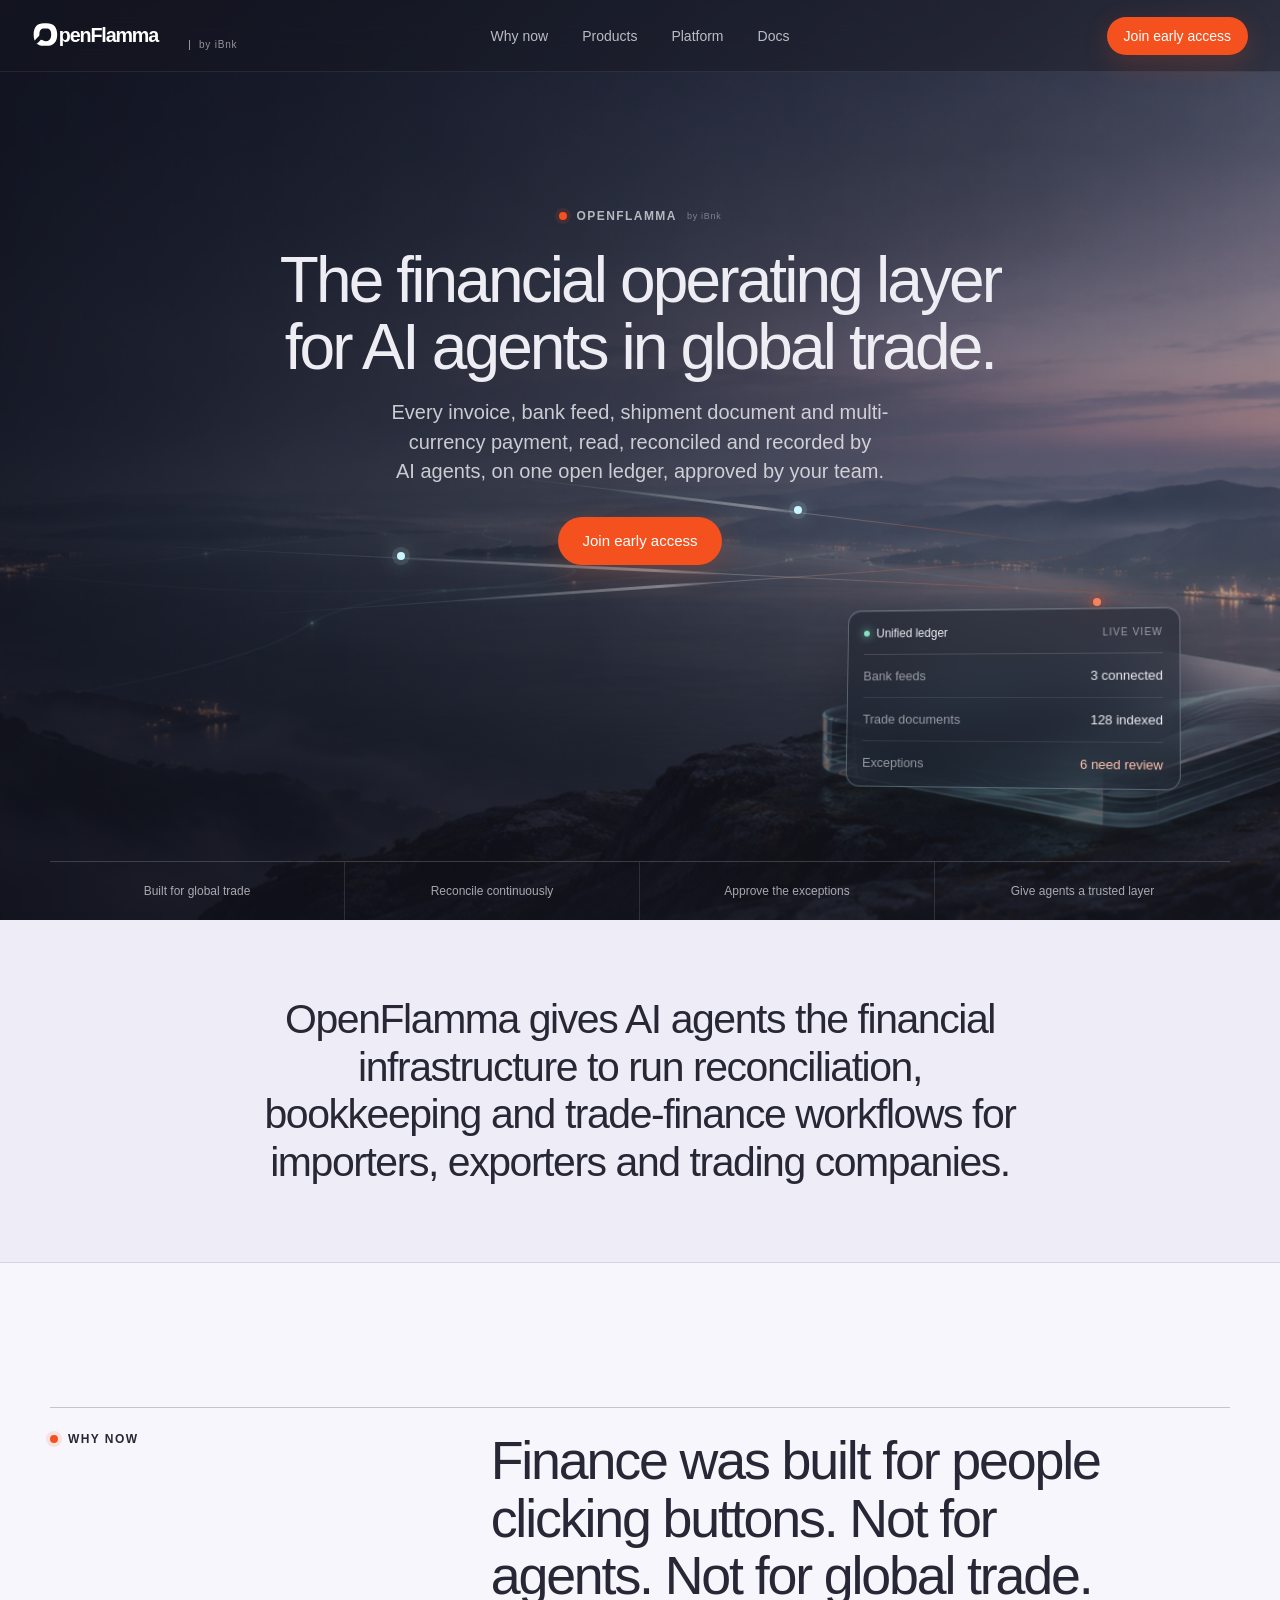
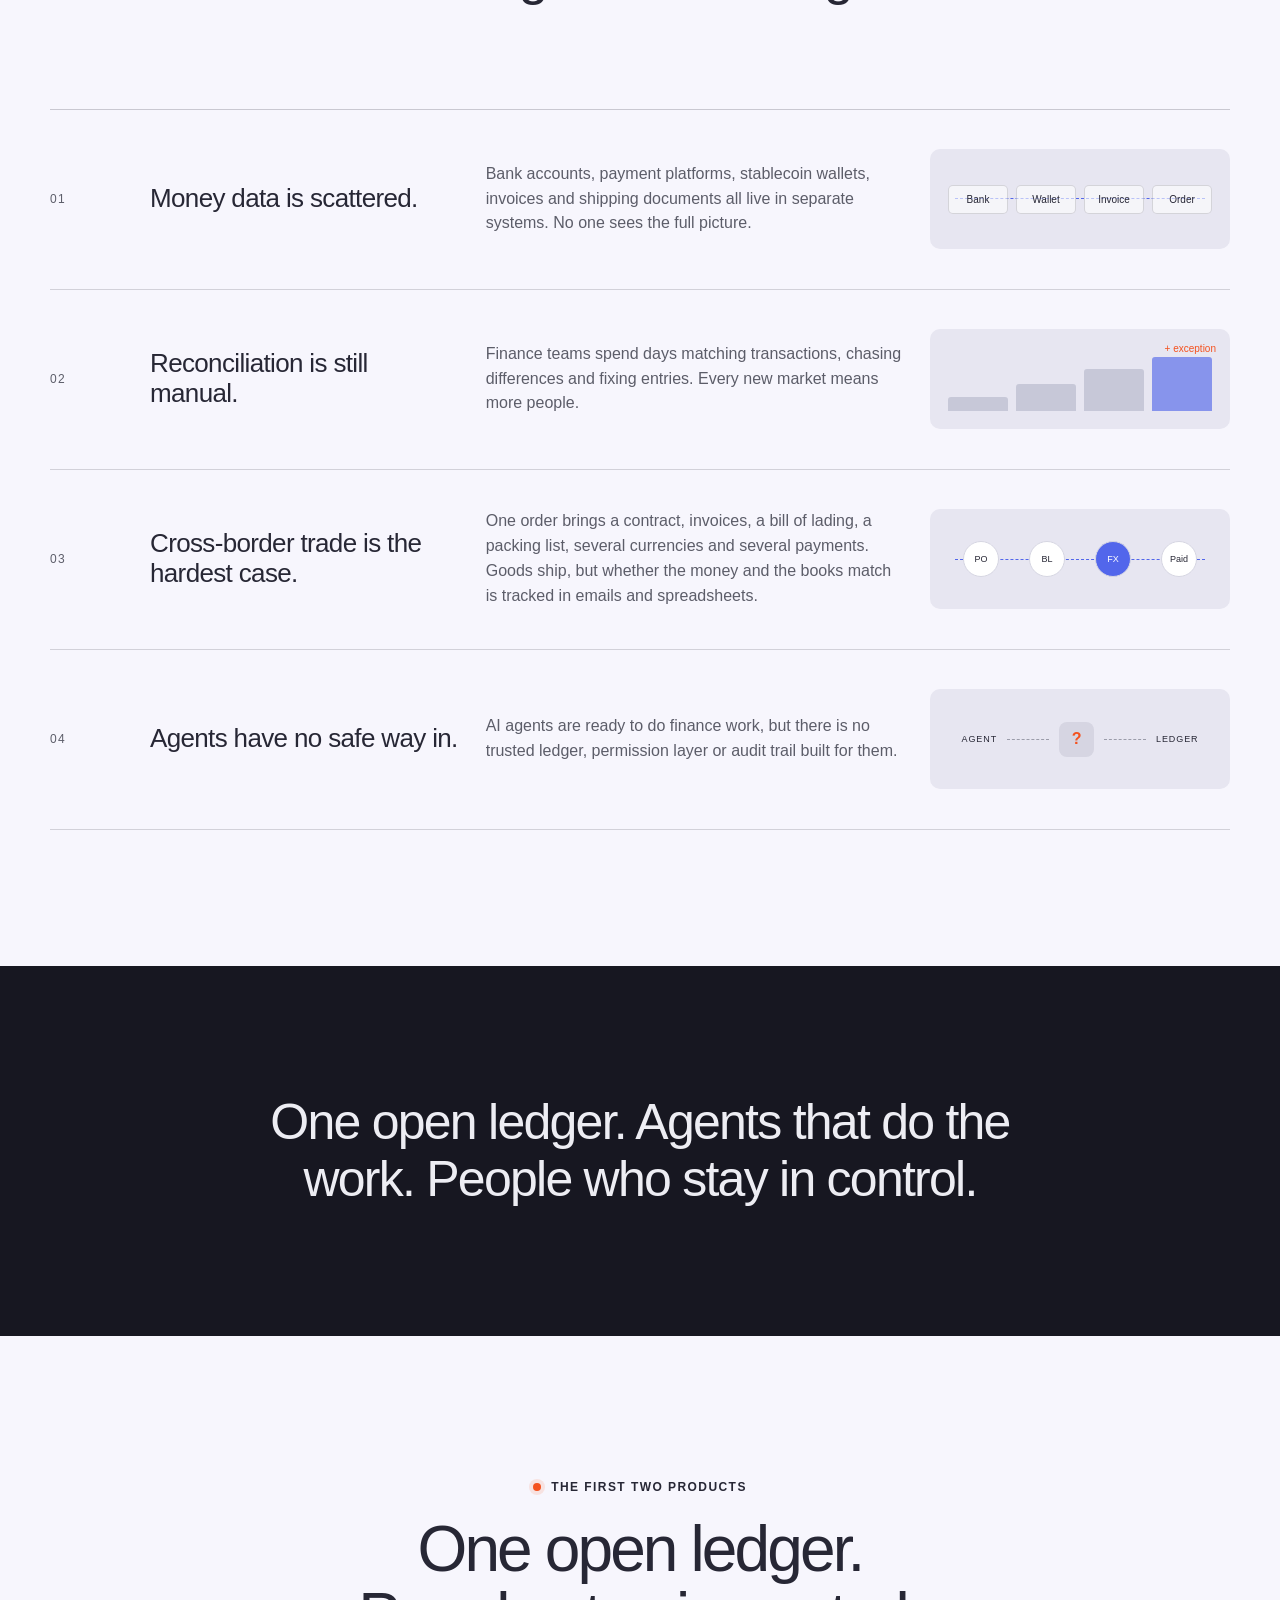
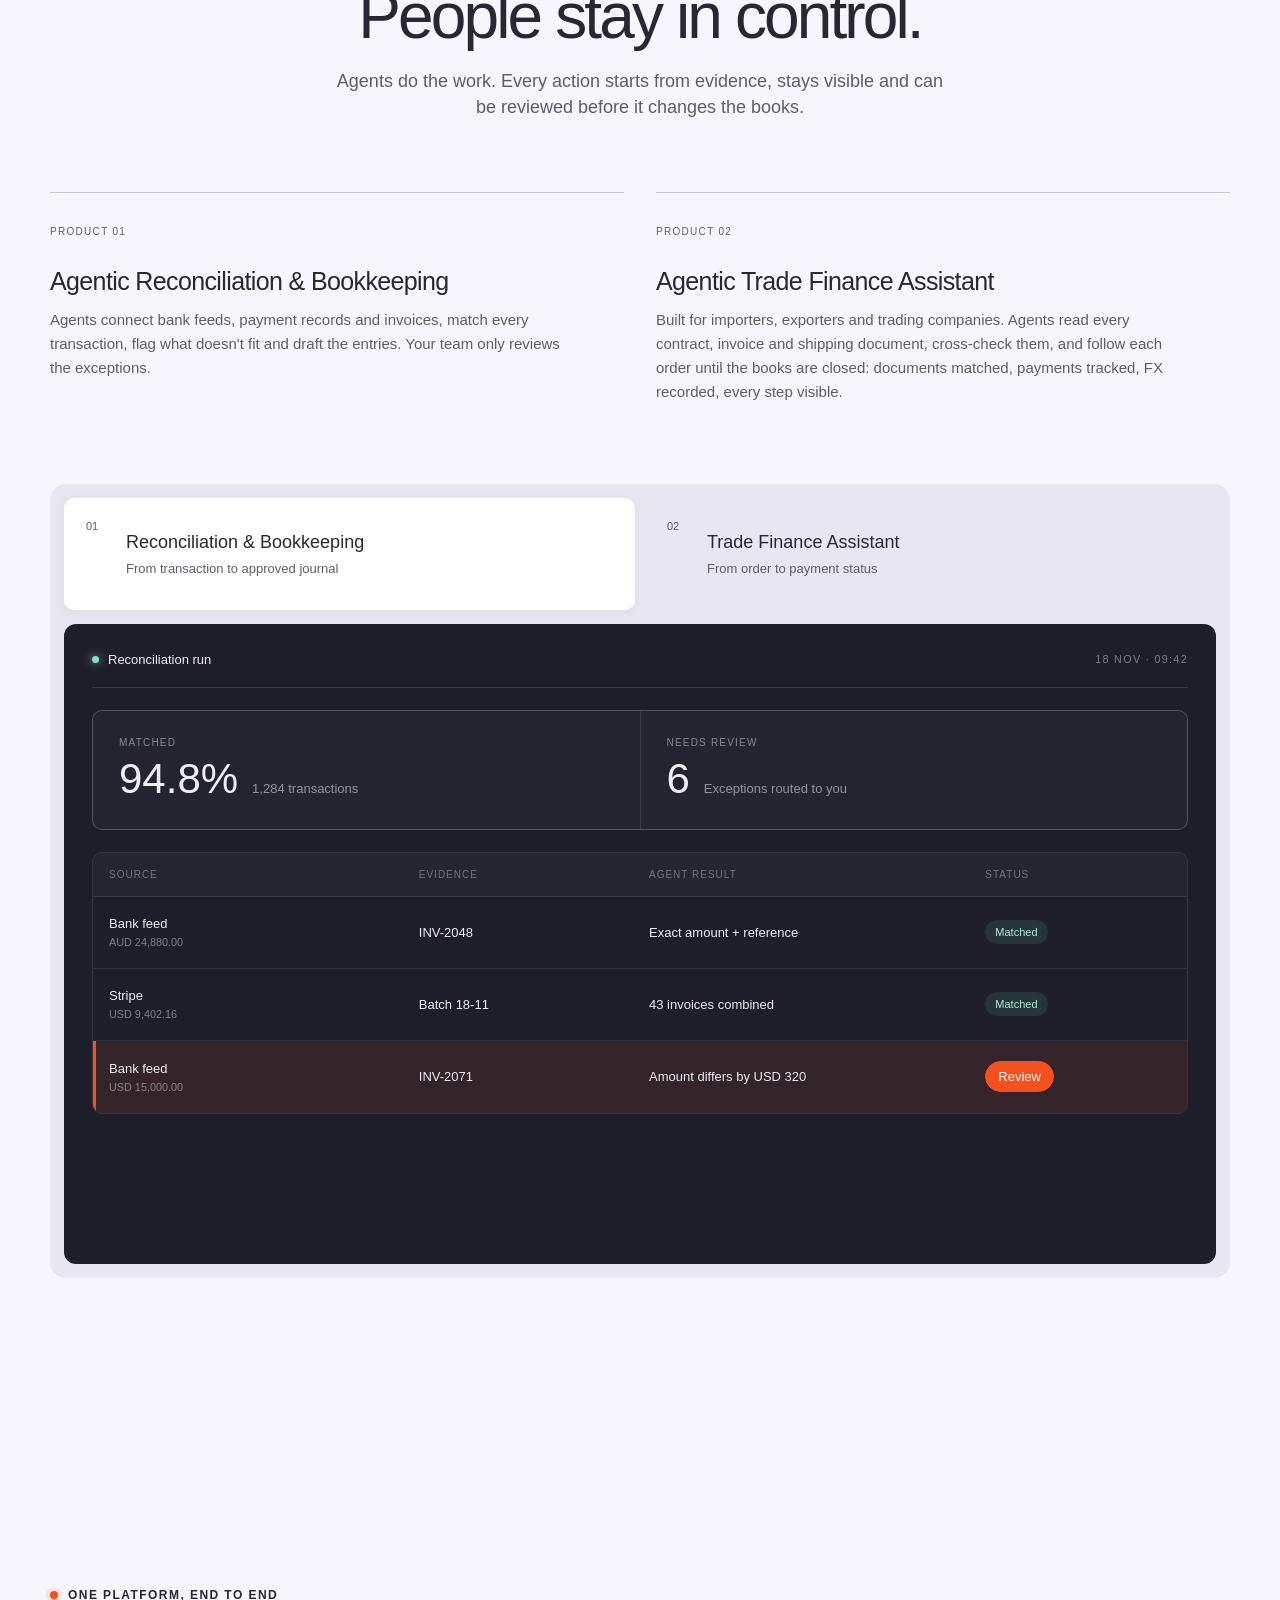
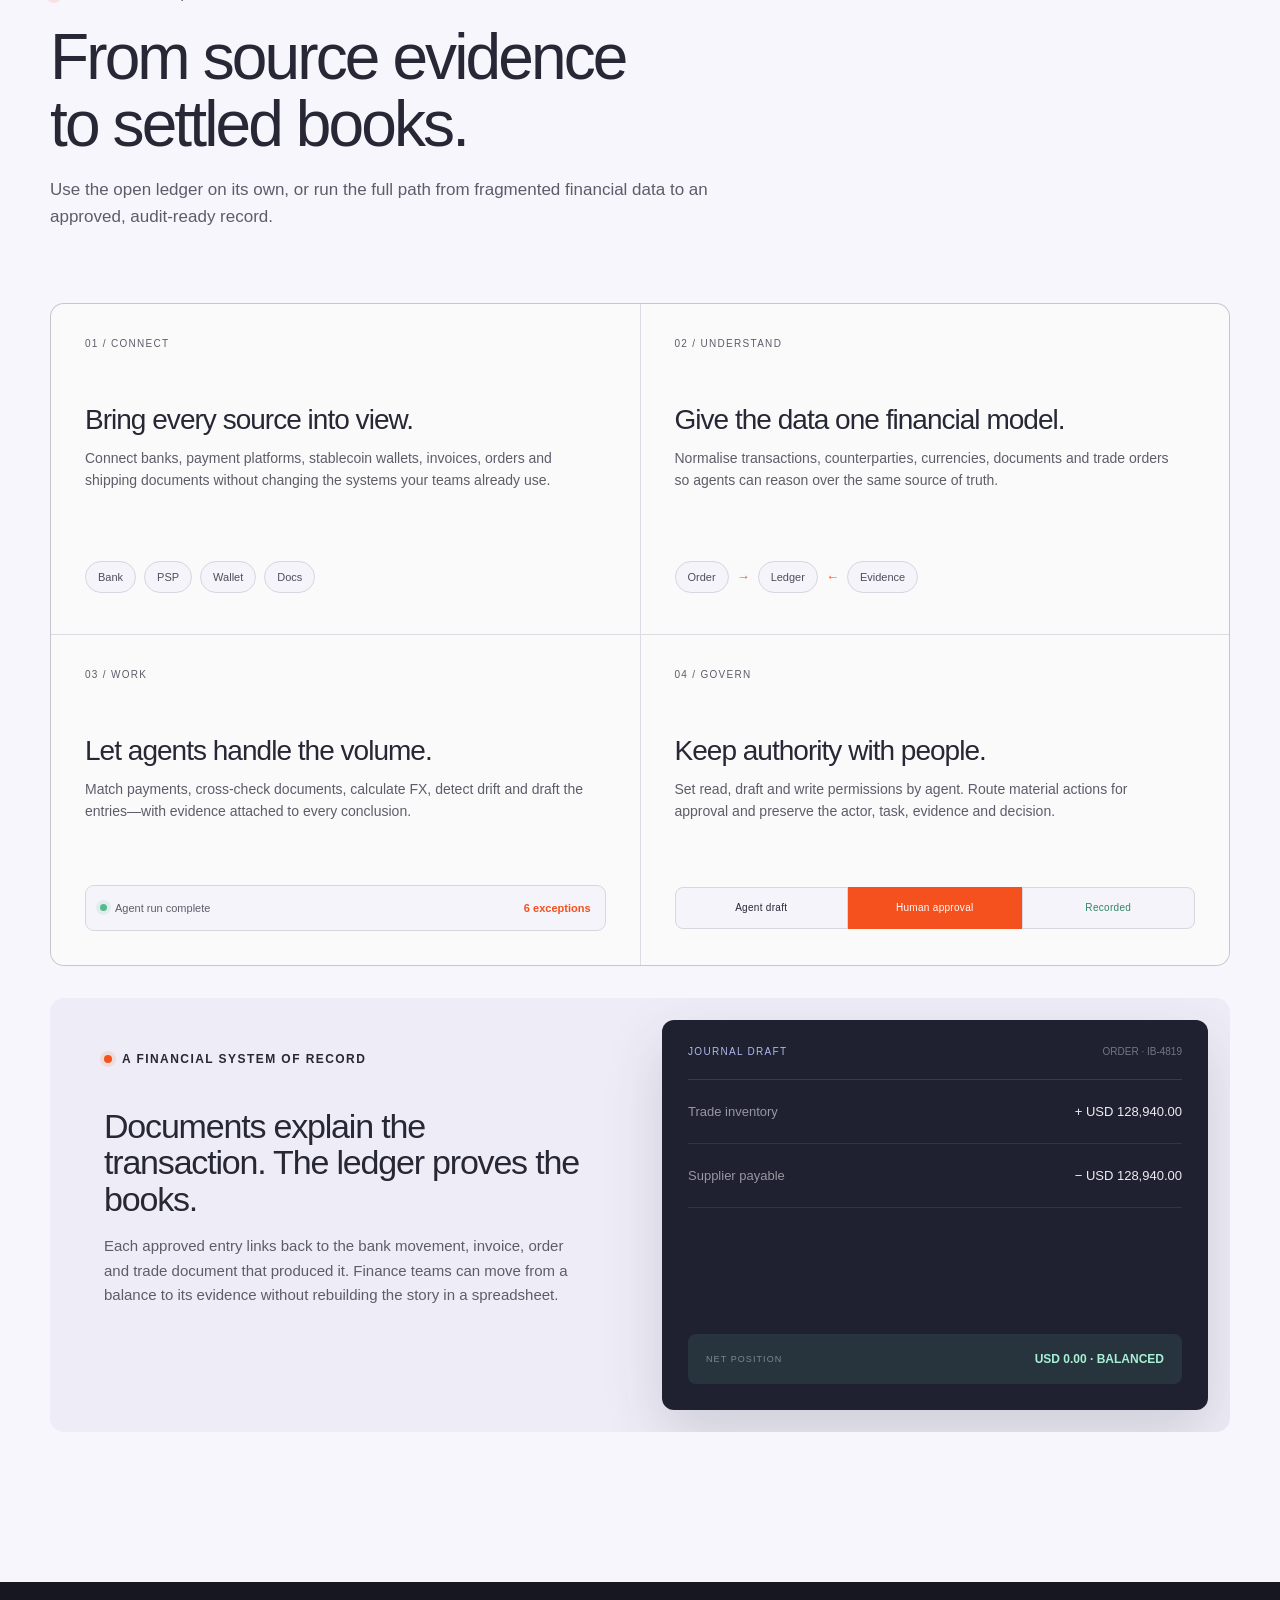
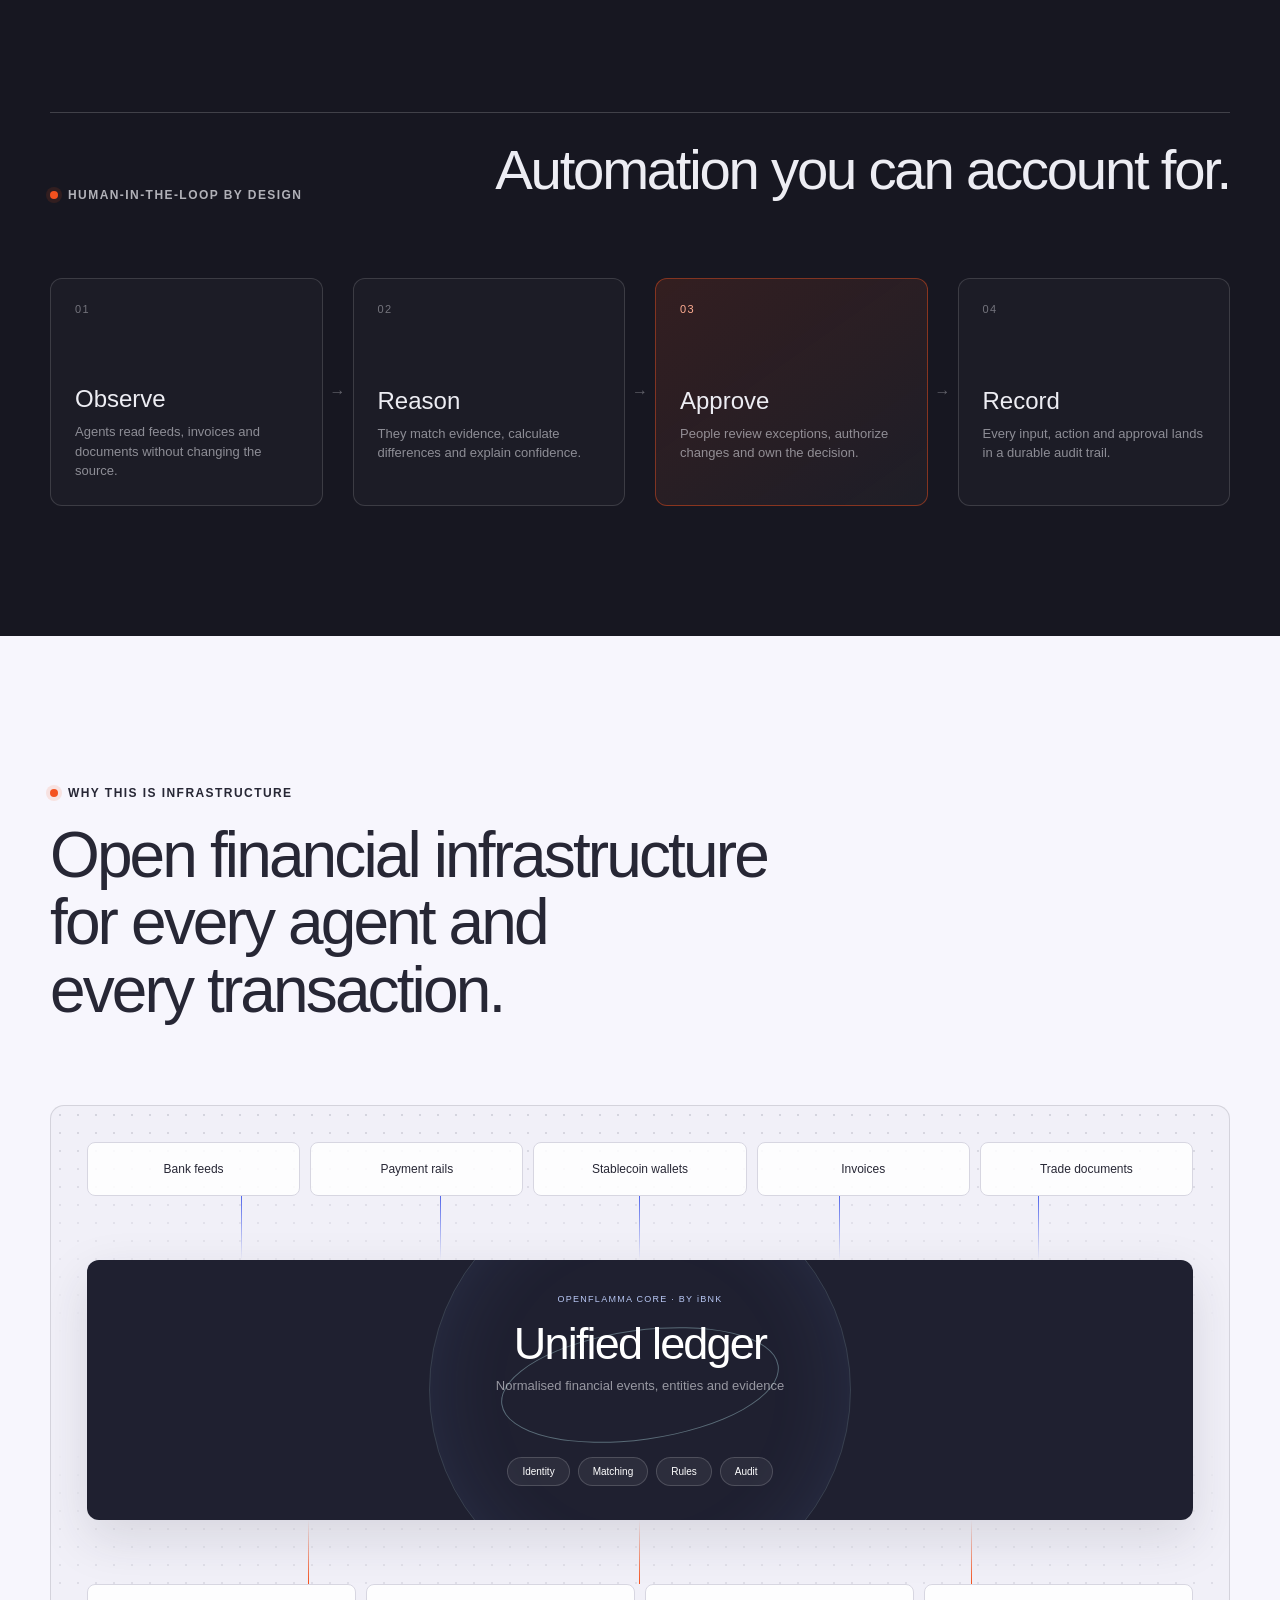
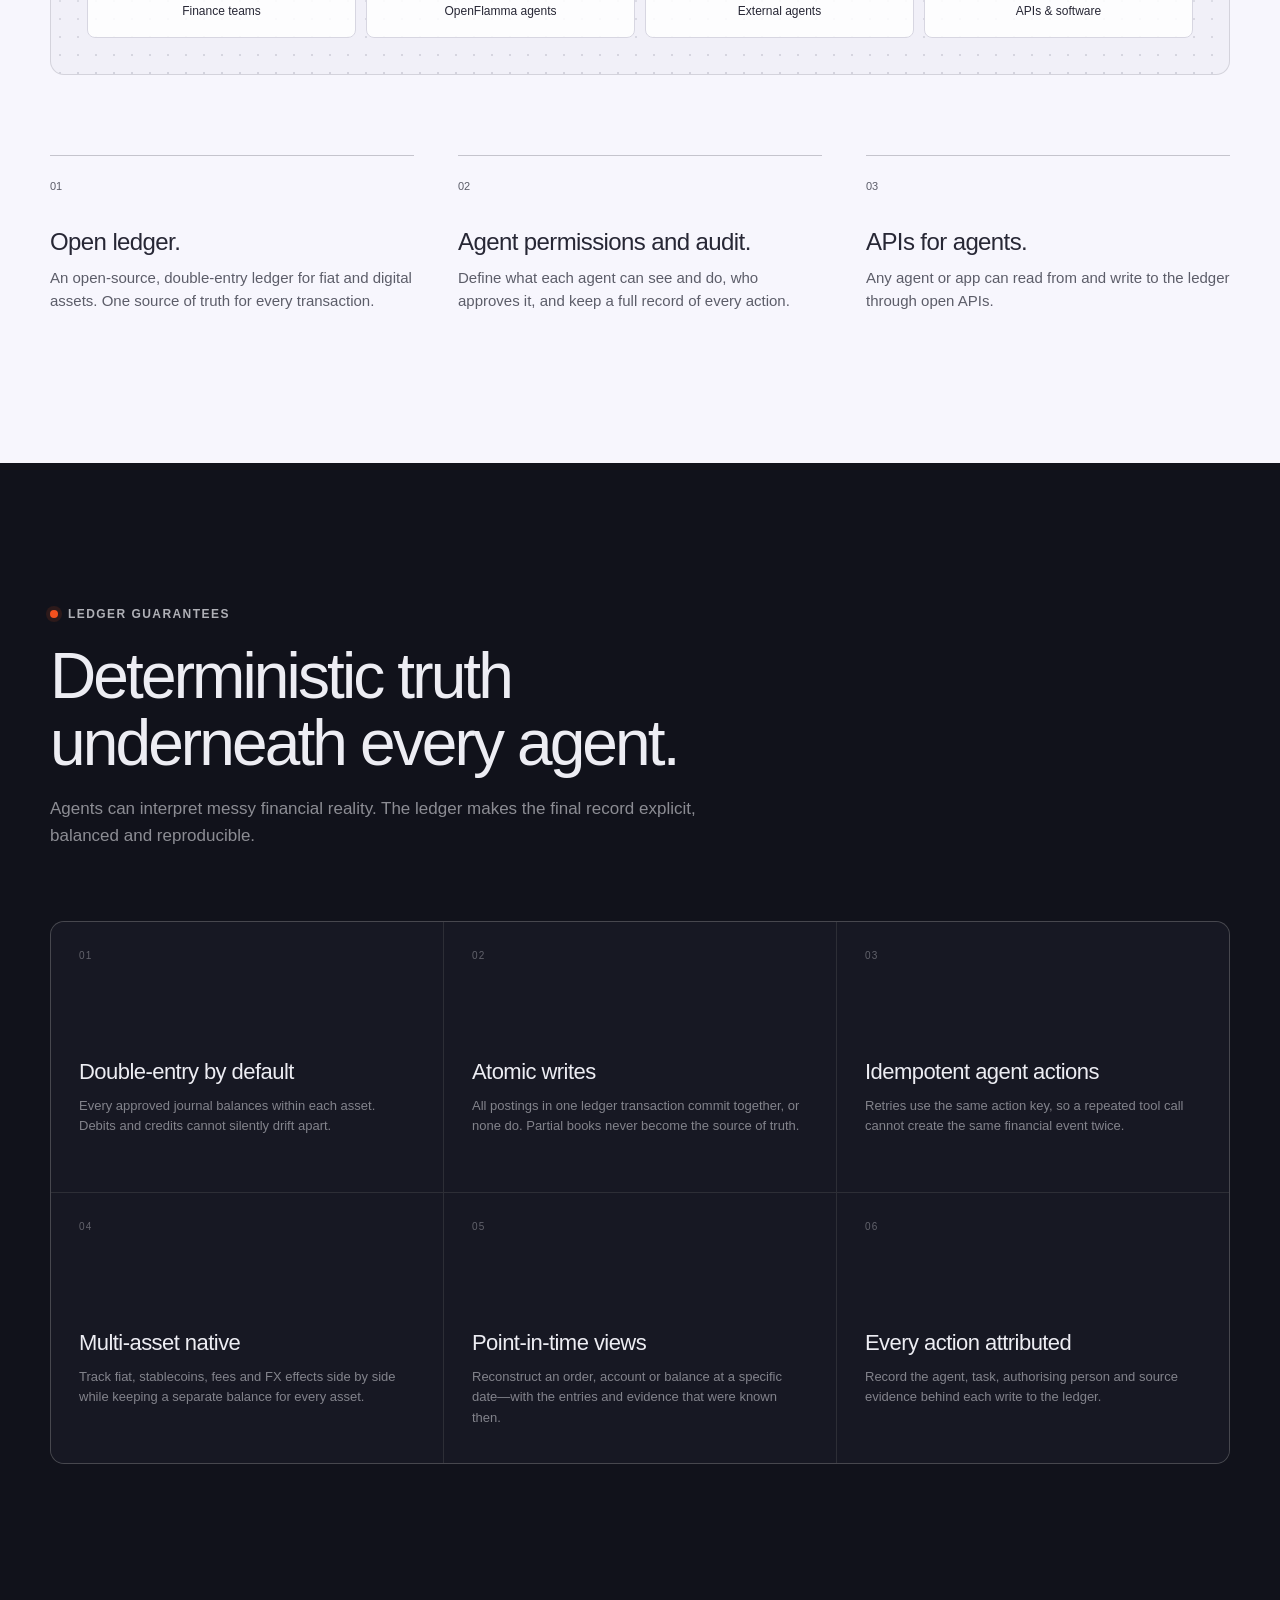
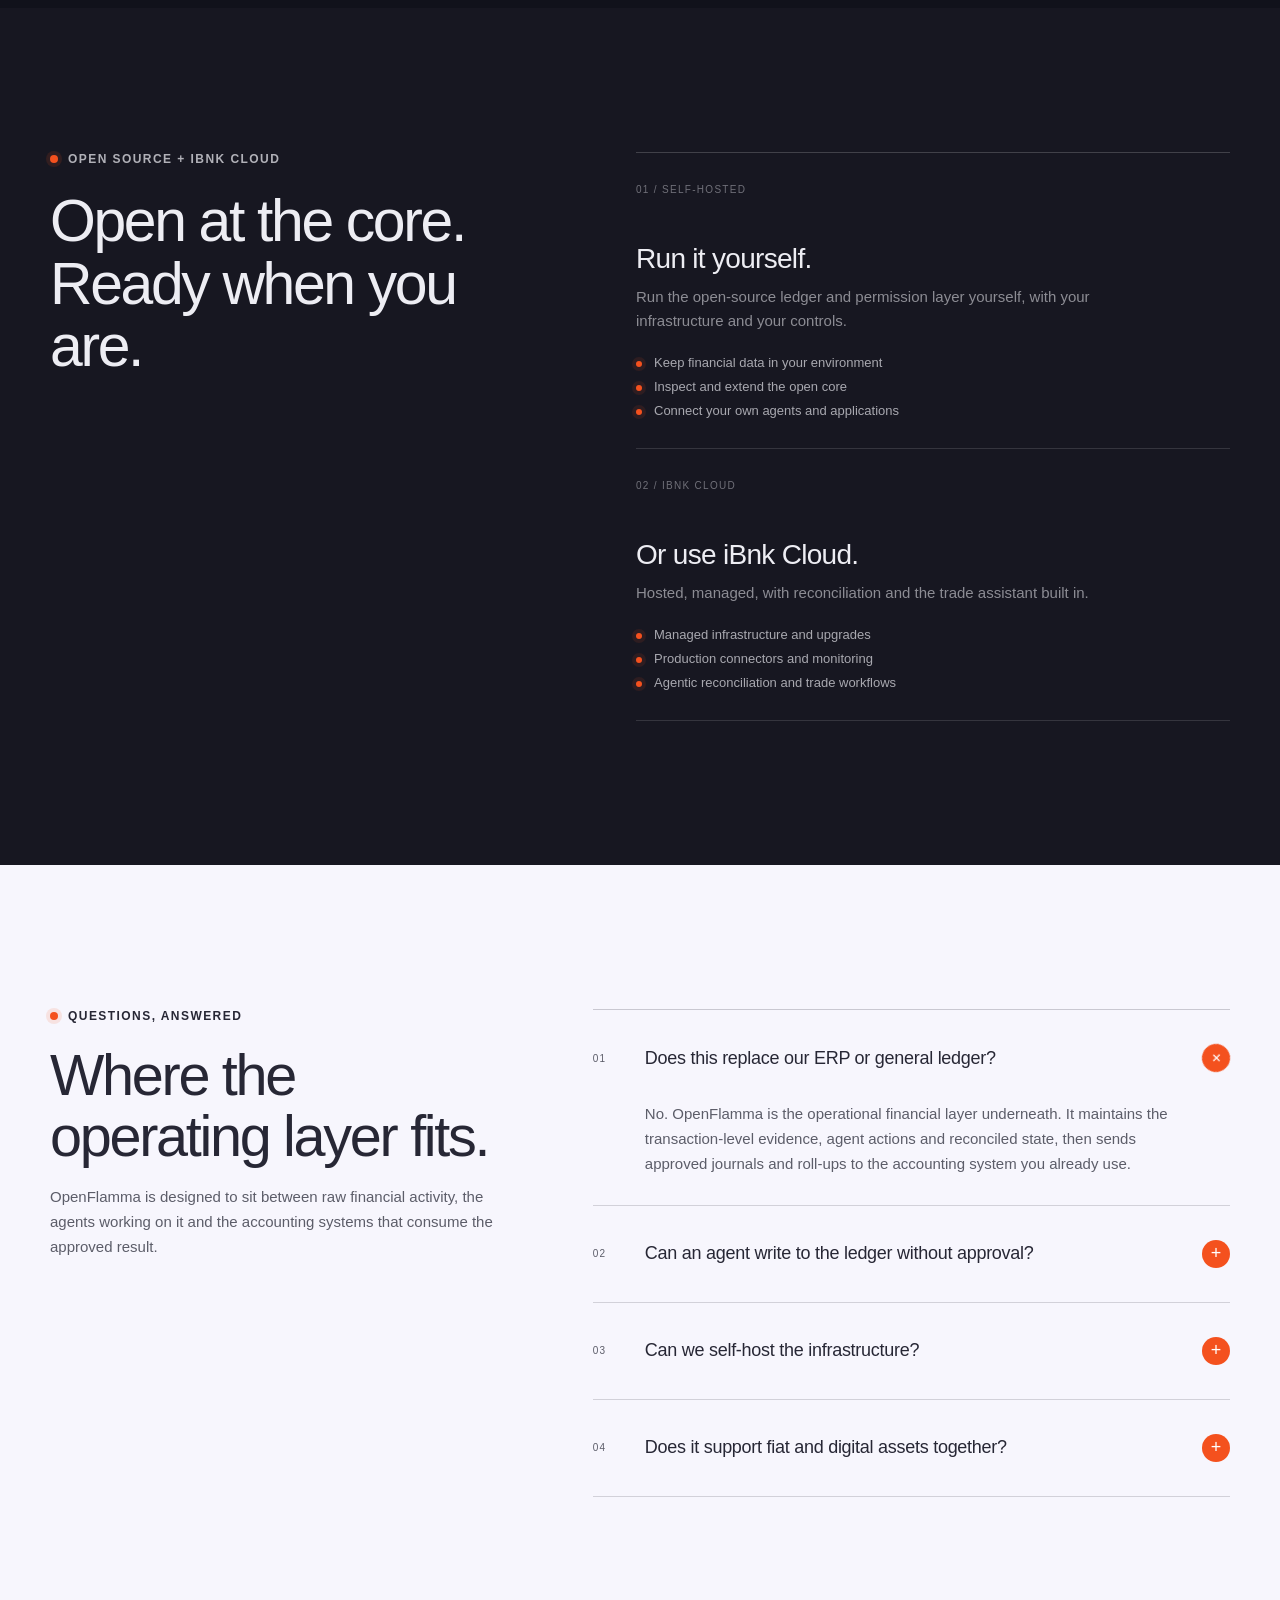
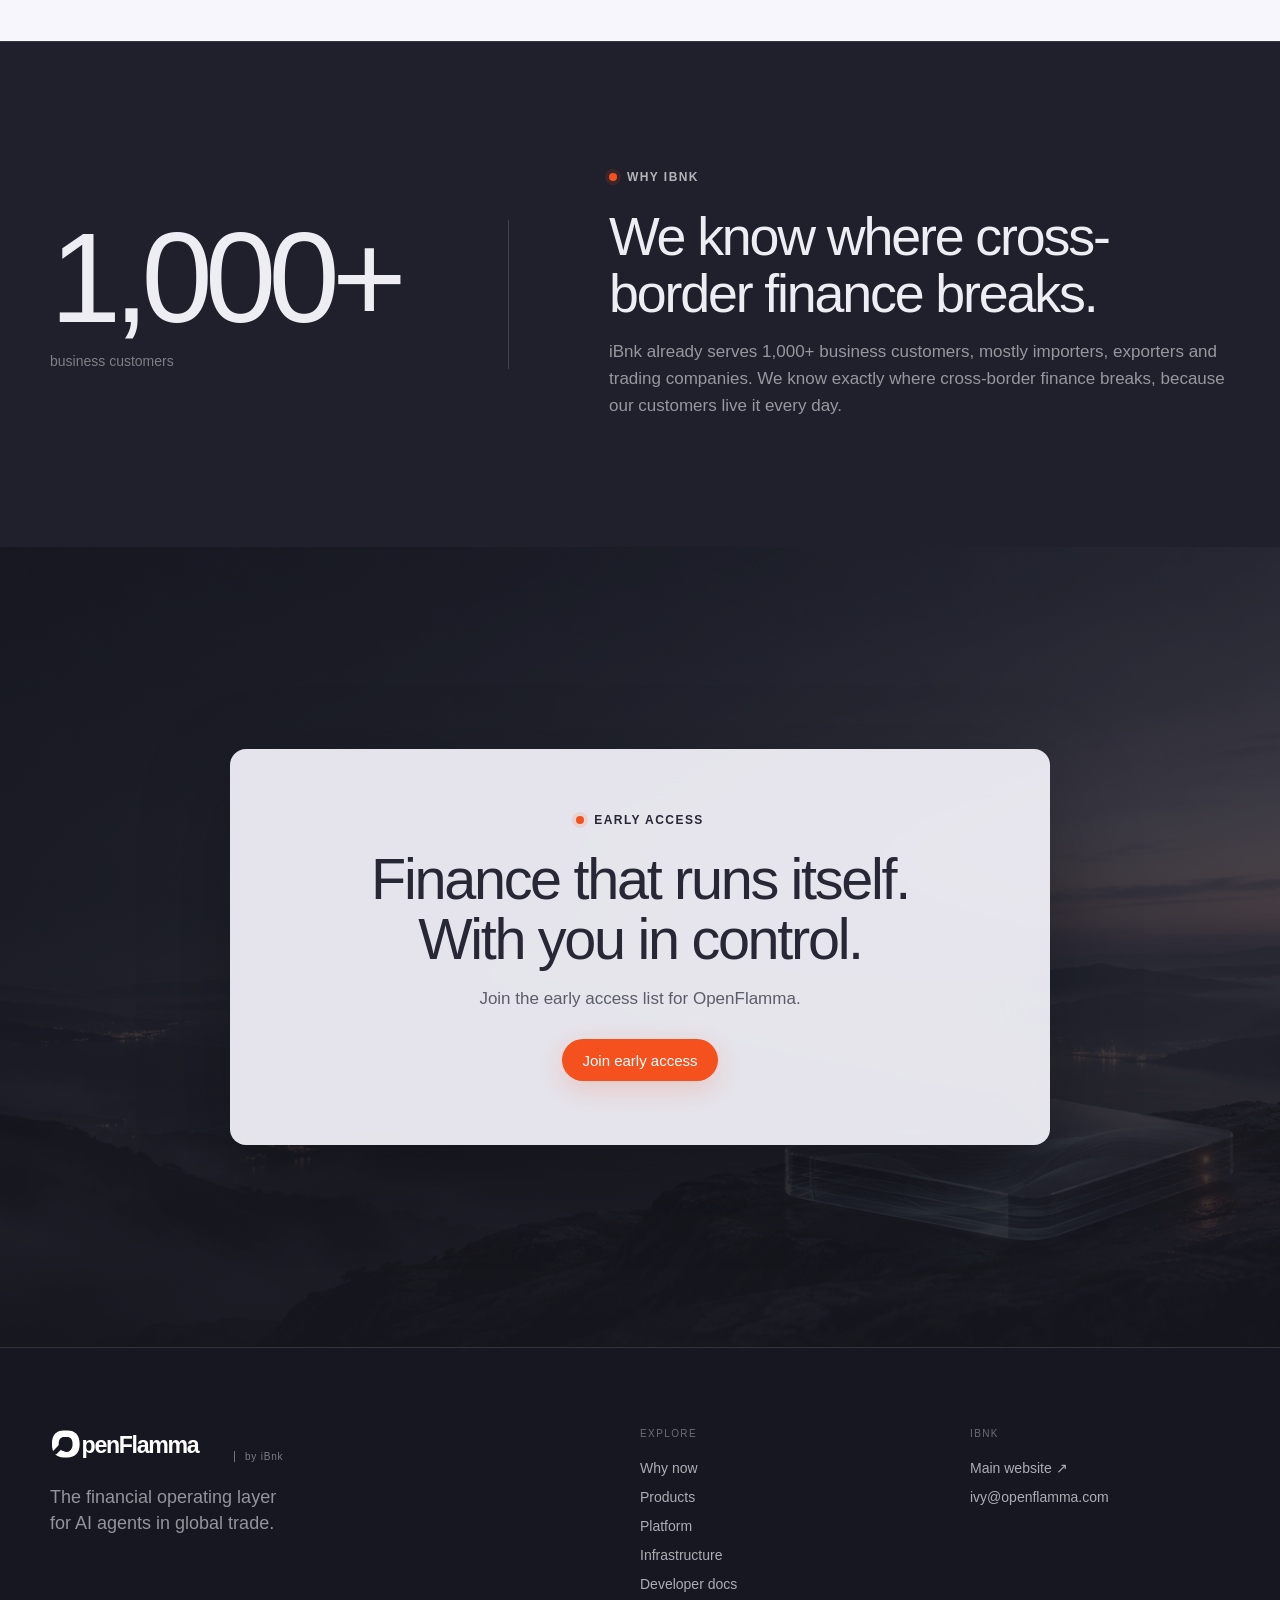
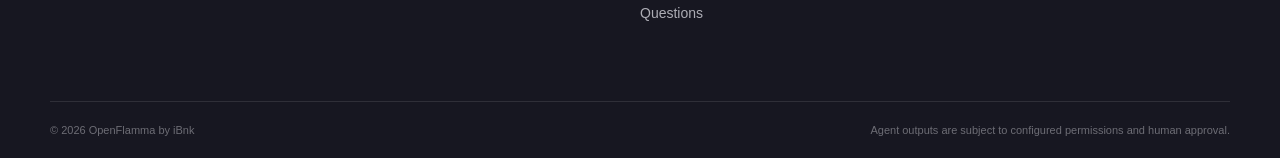
==== index.html @ df3620f3 "Add files via upload" ====
<!doctype html>
<html lang="en">
<head>
  <meta charset="utf-8" />
  <meta name="viewport" content="width=device-width, initial-scale=1" />
  <meta name="description" content="OpenFlamma by iBnk is the financial operating layer for AI agents in global trade—turning invoices, bank feeds and trade documents into books, reconciliations and decisions." />
  <meta name="theme-color" content="#171721" />
  <title>OpenFlamma by iBnk — The financial operating layer for AI agents in global trade</title>
  <link rel="icon" href="assets/openflamma-mark.svg" type="image/svg+xml" />
  <link rel="stylesheet" href="styles.css" />
</head>
<body>
  <a class="skip-link" href="#main">Skip to content</a>

  <header class="site-header" data-header>
    <a class="brand" href="#top" aria-label="OpenFlamma by iBnk home">
      <img src="assets/openflamma-logo-white.svg" alt="OpenFlamma" data-logo-white />
      <img src="assets/openflamma-logo-black.svg" alt="" data-logo-black />
      <span>by iBnk</span>
    </a>
    <nav id="site-nav" aria-label="Main navigation">
      <a href="#why">Why now</a>
      <a href="#products">Products</a>
      <a href="#platform">Platform</a>
      <a href="docs/">Docs</a>
    </nav>
    <div class="header-actions">
      <a class="button button-small button-blue" href="mailto:ivy@openflamma.com?subject=OpenFlamma%20early%20access">Join early access</a>
      <button class="menu-button" type="button" aria-expanded="false" aria-controls="site-nav" aria-label="Open menu"><i></i><i></i></button>
    </div>
  </header>

  <main id="main">
    <section class="hero" id="top">
      <div class="hero-atmosphere" aria-hidden="true"></div>
      <div class="hero-motion-layer" aria-hidden="true">
        <i class="route-beam route-beam-one"></i>
        <i class="route-beam route-beam-two"></i>
        <i class="route-beam route-beam-three"></i>
        <span class="route-pulse pulse-one"></span>
        <span class="route-pulse pulse-two"></span>
        <span class="route-pulse pulse-three"></span>
      </div>
      <div class="hero-copy">
        <p class="eyebrow eyebrow-dark"><span></span> OpenFlamma <small>by iBnk</small></p>
        <h1>The financial operating layer for AI agents in global trade.</h1>
        <p class="hero-lead">Every invoice, bank feed, shipment document and multi-currency payment, read, reconciled and recorded by AI agents, on one open ledger, approved by your team.</p>
        <div class="hero-actions">
          <a class="button button-blue button-hero" href="mailto:ivy@openflamma.com?subject=OpenFlamma%20early%20access">Join early access</a>
        </div>
      </div>
      <div class="hero-object" aria-label="Illustrative unified ledger status">
        <div class="object-head"><span><i></i> Unified ledger</span><small>LIVE VIEW</small></div>
        <div class="object-row"><span>Bank feeds</span><b>3 connected</b></div>
        <div class="object-row"><span>Trade documents</span><b>128 indexed</b></div>
        <div class="object-row object-row-final"><span>Exceptions</span><b>6 need review</b></div>
      </div>
      <div class="hero-foot">
        <span>Built for global trade</span><span>Reconcile continuously</span><span>Approve the exceptions</span><span>Give agents a trusted layer</span>
      </div>
    </section>

    <section class="positioning-band" aria-label="OpenFlamma positioning">
      <p>OpenFlamma gives AI agents the financial infrastructure to run reconciliation, bookkeeping and trade-finance workflows for importers, exporters and trading companies.</p>
    </section>

    <section class="problem section-light" id="why">
      <div class="section-shell">
        <header class="chapter-heading reveal">
          <p class="eyebrow"><span></span> Why now</p>
          <h2>Finance was built for people clicking buttons. Not for agents. Not for global trade.</h2>
        </header>
        <div class="problem-list">
          <article class="problem-item reveal">
            <span class="problem-index">01</span>
            <h3>Money data is scattered.</h3>
            <p>Bank accounts, payment platforms, stablecoin wallets, invoices and shipping documents all live in separate systems. No one sees the full picture.</p>
            <div class="mini-map" aria-hidden="true"><i>Bank</i><i>Wallet</i><i>Invoice</i><i>Order</i><b></b></div>
          </article>
          <article class="problem-item reveal">
            <span class="problem-index">02</span>
            <h3>Reconciliation is still manual.</h3>
            <p>Finance teams spend days matching transactions, chasing differences and fixing entries. Every new market means more people.</p>
            <div class="mini-bars" aria-hidden="true"><i></i><i></i><i></i><i></i><b>+ exception</b></div>
          </article>
          <article class="problem-item reveal">
            <span class="problem-index">03</span>
            <h3>Cross-border trade is the hardest case.</h3>
            <p>One order brings a contract, invoices, a bill of lading, a packing list, several currencies and several payments. Goods ship, but whether the money and the books match is tracked in emails and spreadsheets.</p>
            <div class="mini-route" aria-hidden="true"><i></i><span>PO</span><span>BL</span><span>FX</span><span>Paid</span></div>
          </article>
          <article class="problem-item reveal">
            <span class="problem-index">04</span>
            <h3>Agents have no safe way in.</h3>
            <p>AI agents are ready to do finance work, but there is no trusted ledger, permission layer or audit trail built for them.</p>
            <div class="mini-gate" aria-hidden="true"><span>AGENT</span><i></i><b>?</b><i></i><span>LEDGER</span></div>
          </article>
        </div>
      </div>
    </section>

    <section class="transition-quote">
      <p class="reveal">One open ledger. Agents that do the work. People who stay in control.</p>
    </section>

    <section class="products section-light" id="products">
      <div class="section-shell">
        <header class="product-intro reveal">
          <p class="eyebrow"><span></span> The first two products</p>
          <h2>One open ledger.<br />People stay in control.</h2>
          <p>Agents do the work. Every action starts from evidence, stays visible and can be reviewed before it changes the books.</p>
        </header>

        <div class="product-copy-grid">
          <article class="reveal">
            <span>PRODUCT 01</span>
            <h3>Agentic Reconciliation &amp; Bookkeeping</h3>
            <p>Agents connect bank feeds, payment records and invoices, match every transaction, flag what doesn't fit and draft the entries. Your team only reviews the exceptions.</p>
          </article>
          <article class="reveal">
            <span>PRODUCT 02</span>
            <h3>Agentic Trade Finance Assistant</h3>
            <p>Built for importers, exporters and trading companies. Agents read every contract, invoice and shipping document, cross-check them, and follow each order until the books are closed: documents matched, payments tracked, FX recorded, every step visible.</p>
          </article>
        </div>

        <div class="product-switcher reveal" data-product-switcher>
          <div class="product-tabs" role="tablist" aria-label="OpenFlamma products">
            <button class="product-tab is-active" type="button" role="tab" aria-selected="true" aria-controls="recon-panel" data-product="recon">
              <span>01</span><b>Reconciliation &amp; Bookkeeping</b><small>From transaction to approved journal</small>
            </button>
            <button class="product-tab" type="button" role="tab" aria-selected="false" aria-controls="trade-panel" data-product="trade">
              <span>02</span><b>Trade Finance Assistant</b><small>From order to payment status</small>
            </button>
          </div>

          <div class="product-stage">
            <article class="product-panel is-active" id="recon-panel" role="tabpanel" data-panel="recon">
              <div class="panel-topbar"><span><i></i> Reconciliation run</span><small>18 NOV · 09:42</small></div>
              <div class="panel-summary">
                <div><small>MATCHED</small><strong>94.8%</strong><span>1,284 transactions</span></div>
                <div><small>NEEDS REVIEW</small><strong>6</strong><span>Exceptions routed to you</span></div>
              </div>
              <div class="recon-table" role="table" aria-label="Illustrative reconciliation items">
                <div class="table-row table-head" role="row"><span>Source</span><span>Evidence</span><span>Agent result</span><span>Status</span></div>
                <div class="table-row" role="row"><span><b>Bank feed</b><small>AUD 24,880.00</small></span><span>INV-2048</span><span>Exact amount + reference</span><em class="status status-good">Matched</em></div>
                <div class="table-row" role="row"><span><b>Stripe</b><small>USD 9,402.16</small></span><span>Batch 18-11</span><span>43 invoices combined</span><em class="status status-good">Matched</em></div>
                <div class="table-row table-focus" role="row"><span><b>Bank feed</b><small>USD 15,000.00</small></span><span>INV-2071</span><span>Amount differs by USD 320</span><button type="button" data-approve>Review</button></div>
              </div>
              <div class="approval-drawer" data-approval>
                <div><span class="agent-orb" aria-hidden="true"></span><p><small>AGENT NOTE</small><b>Likely bank fee + FX spread</b><span>Invoice, payment reference and bank memo all point to the same counterparty.</span></p></div>
                <button type="button" data-confirm>Approve journal</button>
              </div>
            </article>

            <article class="product-panel" id="trade-panel" role="tabpanel" data-panel="trade" hidden>
              <div class="panel-topbar"><span><i></i> Trade order</span><small>ORDER · IB-4819</small></div>
              <div class="trade-head"><div><small>SHANGHAI → SYDNEY</small><strong>USD 184,200</strong><span>Industrial components · 2 containers</span></div><em>On track</em></div>
              <ol class="trade-timeline">
                <li class="done"><i>✓</i><div><b>Contract &amp; purchase order</b><span>Terms, totals and counterparties aligned</span></div><time>02 Nov</time></li>
                <li class="done"><i>✓</i><div><b>Commercial invoice</b><span>USD 184,200 · 30% deposit recorded</span></div><time>04 Nov</time></li>
                <li class="active"><i>3</i><div><b>Bill of lading</b><span>Vessel departed · ETA 28 Nov</span></div><time>14 Nov</time></li>
                <li><i>4</i><div><b>Balance payment</b><span>USD 128,940 due against documents</span></div><time>Due 25 Nov</time></li>
              </ol>
              <div class="trade-footer"><span><small>FX EXPOSURE</small><b>AUD 201,776</b></span><span><small>DOCUMENT CHECK</small><b>8 / 8 aligned</b></span><button type="button">Open order file →</button></div>
            </article>
          </div>
        </div>
      </div>
    </section>

    <section class="platform-map section-light" id="platform">
      <div class="section-shell">
        <header class="platform-heading reveal">
          <p class="eyebrow"><span></span> One platform, end to end</p>
          <h2>From source evidence to settled books.</h2>
          <p>Use the open ledger on its own, or run the full path from fragmented financial data to an approved, audit-ready record.</p>
        </header>
        <div class="platform-flow">
          <article class="platform-module reveal">
            <span>01 / CONNECT</span>
            <h3>Bring every source into view.</h3>
            <p>Connect banks, payment platforms, stablecoin wallets, invoices, orders and shipping documents without changing the systems your teams already use.</p>
            <div class="module-chips"><i>Bank</i><i>PSP</i><i>Wallet</i><i>Docs</i></div>
          </article>
          <article class="platform-module reveal">
            <span>02 / UNDERSTAND</span>
            <h3>Give the data one financial model.</h3>
            <p>Normalise transactions, counterparties, currencies, documents and trade orders so agents can reason over the same source of truth.</p>
            <div class="module-model" aria-hidden="true"><i>Order</i><b>→</b><i>Ledger</i><b>←</b><i>Evidence</i></div>
          </article>
          <article class="platform-module reveal">
            <span>03 / WORK</span>
            <h3>Let agents handle the volume.</h3>
            <p>Match payments, cross-check documents, calculate FX, detect drift and draft the entries—with evidence attached to every conclusion.</p>
            <div class="module-status"><i></i><span>Agent run complete</span><b>6 exceptions</b></div>
          </article>
          <article class="platform-module reveal">
            <span>04 / GOVERN</span>
            <h3>Keep authority with people.</h3>
            <p>Set read, draft and write permissions by agent. Route material actions for approval and preserve the actor, task, evidence and decision.</p>
            <div class="module-approval"><span>Agent draft</span><b>Human approval</b><em>Recorded</em></div>
          </article>
        </div>
        <div class="ledger-proof reveal">
          <div class="ledger-proof-copy"><p class="eyebrow"><span></span> A financial system of record</p><h3>Documents explain the transaction. The ledger proves the books.</h3><p>Each approved entry links back to the bank movement, invoice, order and trade document that produced it. Finance teams can move from a balance to its evidence without rebuilding the story in a spreadsheet.</p></div>
          <div class="posting-card" aria-label="Illustrative balanced journal entry">
            <div><span>JOURNAL DRAFT</span><small>ORDER · IB-4819</small></div>
            <p><span>Trade inventory</span><b>+ USD 128,940.00</b></p>
            <p><span>Supplier payable</span><b>− USD 128,940.00</b></p>
            <div class="posting-card-total"><span>NET POSITION</span><strong>USD 0.00 · BALANCED</strong></div>
          </div>
        </div>
      </div>
    </section>

    <section class="agent-loop">
      <div class="section-shell">
        <header class="dark-heading reveal"><p class="eyebrow eyebrow-dark"><span></span> Human-in-the-loop by design</p><h2>Automation you can account for.</h2></header>
        <div class="loop-grid reveal">
          <div class="loop-step"><span>01</span><b>Observe</b><p>Agents read feeds, invoices and documents without changing the source.</p></div>
          <div class="loop-arrow" aria-hidden="true">→</div>
          <div class="loop-step"><span>02</span><b>Reason</b><p>They match evidence, calculate differences and explain confidence.</p></div>
          <div class="loop-arrow" aria-hidden="true">→</div>
          <div class="loop-step loop-step-accent"><span>03</span><b>Approve</b><p>People review exceptions, authorize changes and own the decision.</p></div>
          <div class="loop-arrow" aria-hidden="true">→</div>
          <div class="loop-step"><span>04</span><b>Record</b><p>Every input, action and approval lands in a durable audit trail.</p></div>
        </div>
      </div>
    </section>

    <section class="layer section-light" id="layer">
      <div class="section-shell">
        <header class="layer-heading reveal">
          <p class="eyebrow"><span></span> Why this is infrastructure</p>
          <h2>Open financial infrastructure for every agent and every transaction.</h2>
        </header>
        <div class="layer-diagram reveal" aria-label="OpenFlamma infrastructure layers">
          <div class="layer-rail layer-sources"><span>Bank feeds</span><span>Payment rails</span><span>Stablecoin wallets</span><span>Invoices</span><span>Trade documents</span></div>
          <div class="layer-lines" aria-hidden="true"><i></i><i></i><i></i><i></i><i></i></div>
          <div class="ledger-core">
            <div class="core-orbit" aria-hidden="true"></div>
            <p><small>OPENFLAMMA CORE · BY iBNK</small><strong>Unified ledger</strong><span>Normalised financial events, entities and evidence</span></p>
            <div class="core-modules"><span>Identity</span><span>Matching</span><span>Rules</span><span>Audit</span></div>
          </div>
          <div class="layer-lines layer-lines-down" aria-hidden="true"><i></i><i></i><i></i></div>
          <div class="layer-rail layer-outputs"><span>Finance teams</span><span>OpenFlamma agents</span><span>External agents</span><span>APIs &amp; software</span></div>
        </div>
        <div class="infrastructure-list">
          <article class="reveal"><span>01</span><h3>Open ledger.</h3><p>An open-source, double-entry ledger for fiat and digital assets. One source of truth for every transaction.</p></article>
          <article class="reveal"><span>02</span><h3>Agent permissions and audit.</h3><p>Define what each agent can see and do, who approves it, and keep a full record of every action.</p></article>
          <article class="reveal"><span>03</span><h3>APIs for agents.</h3><p>Any agent or app can read from and write to the ledger through open APIs.</p></article>
        </div>
      </div>
    </section>

    <section class="guarantees">
      <div class="section-shell">
        <header class="guarantees-heading reveal">
          <p class="eyebrow eyebrow-dark"><span></span> Ledger guarantees</p>
          <h2>Deterministic truth underneath every agent.</h2>
          <p>Agents can interpret messy financial reality. The ledger makes the final record explicit, balanced and reproducible.</p>
        </header>
        <div class="guarantees-grid">
          <article class="reveal"><span>01</span><h3>Double-entry by default</h3><p>Every approved journal balances within each asset. Debits and credits cannot silently drift apart.</p></article>
          <article class="reveal"><span>02</span><h3>Atomic writes</h3><p>All postings in one ledger transaction commit together, or none do. Partial books never become the source of truth.</p></article>
          <article class="reveal"><span>03</span><h3>Idempotent agent actions</h3><p>Retries use the same action key, so a repeated tool call cannot create the same financial event twice.</p></article>
          <article class="reveal"><span>04</span><h3>Multi-asset native</h3><p>Track fiat, stablecoins, fees and FX effects side by side while keeping a separate balance for every asset.</p></article>
          <article class="reveal"><span>05</span><h3>Point-in-time views</h3><p>Reconstruct an order, account or balance at a specific date—with the entries and evidence that were known then.</p></article>
          <article class="reveal"><span>06</span><h3>Every action attributed</h3><p>Record the agent, task, authorising person and source evidence behind each write to the ledger.</p></article>
        </div>
      </div>
    </section>

    <section class="open-cloud">
      <div class="section-shell open-cloud-grid">
        <div class="open-cloud-heading reveal">
          <p class="eyebrow eyebrow-dark"><span></span> Open source + iBnk Cloud</p>
          <h2>Open at the core.<br />Ready when you are.</h2>
        </div>
        <div class="deployment-options reveal">
          <article>
            <span>01 / SELF-HOSTED</span>
            <h3>Run it yourself.</h3>
            <p>Run the open-source ledger and permission layer yourself, with your infrastructure and your controls.</p>
            <ul><li>Keep financial data in your environment</li><li>Inspect and extend the open core</li><li>Connect your own agents and applications</li></ul>
          </article>
          <article>
            <span>02 / IBNK CLOUD</span>
            <h3>Or use iBnk Cloud.</h3>
            <p>Hosted, managed, with reconciliation and the trade assistant built in.</p>
            <ul><li>Managed infrastructure and upgrades</li><li>Production connectors and monitoring</li><li>Agentic reconciliation and trade workflows</li></ul>
          </article>
        </div>
      </div>
    </section>

    <section class="questions section-light" id="questions">
      <div class="section-shell questions-grid">
        <header class="questions-heading reveal"><p class="eyebrow"><span></span> Questions, answered</p><h2>Where the operating layer fits.</h2><p>OpenFlamma is designed to sit between raw financial activity, the agents working on it and the accounting systems that consume the approved result.</p></header>
        <div class="question-list">
          <details class="reveal" open><summary><span>01</span>Does this replace our ERP or general ledger?<i>+</i></summary><p>No. OpenFlamma is the operational financial layer underneath. It maintains the transaction-level evidence, agent actions and reconciled state, then sends approved journals and roll-ups to the accounting system you already use.</p></details>
          <details class="reveal"><summary><span>02</span>Can an agent write to the ledger without approval?<i>+</i></summary><p>Only if you permit it. An agent can be read-only, draft-only, limited by amount or counterparty, or required to obtain human approval before any write is committed.</p></details>
          <details class="reveal"><summary><span>03</span>Can we self-host the infrastructure?<i>+</i></summary><p>Yes. Run the open-source ledger and permission layer in your own environment, or use iBnk Cloud for a managed deployment with connectors and agent products included.</p></details>
          <details class="reveal"><summary><span>04</span>Does it support fiat and digital assets together?<i>+</i></summary><p>Yes. The multi-asset model keeps separate balances for currencies and digital assets while linking conversions, fees and FX effects to the same order and evidence trail.</p></details>
        </div>
      </div>
    </section>

    <section class="why-ibnk">
      <div class="section-shell why-ibnk-grid">
        <div class="proof-number reveal"><strong data-count="1000">1,000+</strong><span>business customers</span></div>
        <div class="why-ibnk-copy reveal"><p class="eyebrow eyebrow-dark"><span></span> Why iBnk</p><h2>We know where cross-border finance breaks.</h2><p>iBnk already serves 1,000+ business customers, mostly importers, exporters and trading companies. We know exactly where cross-border finance breaks, because our customers live it every day.</p></div>
      </div>
    </section>

    <section class="closing">
      <div class="closing-scene" aria-hidden="true"></div>
      <div class="closing-card reveal">
        <p class="eyebrow"><span></span> Early access</p>
        <h2>Finance that runs itself.<br />With you in control.</h2>
        <p>Join the early access list for OpenFlamma.</p>
        <div><a class="button button-blue" href="mailto:ivy@openflamma.com?subject=OpenFlamma%20early%20access">Join early access</a></div>
      </div>
    </section>
  </main>

  <footer>
    <div class="footer-main">
      <div class="footer-brand"><div><img src="assets/openflamma-logo-white.svg" alt="OpenFlamma" /><span>by iBnk</span></div><p>The financial operating layer<br />for AI agents in global trade.</p></div>
      <div class="footer-links"><small>EXPLORE</small><a href="#why">Why now</a><a href="#products">Products</a><a href="#platform">Platform</a><a href="#layer">Infrastructure</a><a href="docs/">Developer docs</a><a href="#questions">Questions</a></div>
      <div class="footer-links"><small>IBNK</small><a href="https://ibnk.xyz">Main website ↗</a><a href="mailto:ivy@openflamma.com">ivy@openflamma.com</a></div>
    </div>
    <div class="footer-bottom"><span>© 2026 OpenFlamma by iBnk</span><span>Agent outputs are subject to configured permissions and human approval.</span></div>
  </footer>

  <script src="script.js"></script>
</body>
</html>
---- styles.css ----
:root {
  --night: #171721;
  --panel: #1e1e2a;
  --ink: #272735;
  --subdued: #5c5d69;
  --muted: #c3c3cc;
  --text: #ededf3;
  --light: #f7f6fd;
  --paper: #eeedf7;
  --white: #fff;
  --blue: #5266eb;
  --orange: #f4511e;
  --cyan: #b8e4eb;
  --edge: rgba(175, 178, 206, .34);
  --max: 1180px;
  --duration-fast: 120ms;
  --duration-default: 200ms;
  --duration-slow: 320ms;
  --ease-out: cubic-bezier(0, 0, .2, 1);
  --ease-in-out: cubic-bezier(.4, 0, .2, 1);
  --ease-emphasized: cubic-bezier(.2, 0, 0, 1);
}

* { box-sizing: border-box; }
html { scroll-behavior: smooth; }
body { margin: 0; color: var(--ink); background: var(--night); font-family: Inter, "Helvetica Neue", Arial, sans-serif; font-weight: 400; -webkit-font-smoothing: antialiased; }
button, a { font: inherit; }
a { color: inherit; text-decoration: none; }
button { color: inherit; }
img { display: block; max-width: 100%; }
.skip-link { position: fixed; left: 16px; top: -80px; z-index: 1000; padding: 12px 18px; background: white; border-radius: 24px; transition: top .2s; }
.skip-link:focus { top: 16px; }
.section-shell { width: min(var(--max), calc(100% - 64px)); margin: 0 auto; }
.section-light { background: var(--light); }
.eyebrow { display: flex; gap: 10px; align-items: center; margin: 0; font-size: 12px; letter-spacing: .12em; text-transform: uppercase; font-weight: 650; }
.eyebrow > span { width: 8px; height: 8px; border-radius: 50%; background: var(--orange); box-shadow: 0 0 0 4px rgba(244,81,30,.12); }
.eyebrow-dark { color: rgba(237,237,243,.72); }
.button { min-height: 42px; padding: 0 20px; border: 0; border-radius: 999px; display: inline-flex; align-items: center; justify-content: center; gap: 10px; font-size: 15px; cursor: pointer; transition: transform var(--duration-fast) var(--ease-out), background-color var(--duration-fast) var(--ease-out), color var(--duration-fast) var(--ease-out), box-shadow var(--duration-fast) var(--ease-out); }
.button:hover { transform: translateY(-2px); }
.button:active { transform: scale(.98); }
.button:focus-visible, button:focus-visible, a:focus-visible { outline: 2px solid var(--orange); outline-offset: 3px; }
.button-blue { background: var(--orange); color: var(--white); box-shadow: 0 8px 28px rgba(244,81,30,.2); }
.button-blue:hover { background: #d94214; box-shadow: 0 10px 34px rgba(244,81,30,.3); }
.button-small { min-height: 38px; font-size: 14px; padding: 0 17px; }
.button-glass { border: 1px solid var(--edge); background: rgba(175,178,206,.16); color: var(--text); backdrop-filter: blur(16px); }
.button-soft { background: #eef0fd; color: var(--ink); }

.site-header { height: 72px; padding: 0 32px; position: fixed; inset: 0 0 auto; z-index: 100; display: flex; align-items: center; justify-content: space-between; color: var(--text); background: rgba(23,23,33,.42); border-bottom: 1px solid rgba(255,255,255,.08); backdrop-filter: blur(18px); transition: color .25s, background .25s, box-shadow .25s; }
.site-header.is-light { color: var(--ink); background: rgba(247,246,253,.9); box-shadow: 0 4px 20px rgba(31,31,41,.06); border-color: rgba(39,39,53,.08); }
.brand { display:flex; align-items:baseline; gap:9px; }
.brand img { width:148px; height:auto; }
.brand [data-logo-black] { display:none; }
.site-header.is-light .brand [data-logo-white] { display:none; }
.site-header.is-light .brand [data-logo-black] { display:block; }
.brand span { padding-left:9px; border-left:1px solid currentColor; font-size:10px; line-height:1; letter-spacing:.08em; opacity:.58; }
.site-header nav { position: absolute; left: 50%; transform: translateX(-50%); display: flex; align-items: center; gap: 34px; font-size: 14px; }
.site-header nav a { opacity: .76; transition: opacity .2s; }
.site-header nav a:hover { opacity: 1; }
.header-actions { display: flex; align-items: center; gap: 12px; }
.menu-button { display: none; border: 0; padding: 0; width: 42px; height: 42px; background: transparent; border-radius: 50%; }
.menu-button i { display: block; width: 18px; height: 1px; margin: 5px auto; background: currentColor; transition: transform .2s; }

.hero { min-height: 920px; position: relative; overflow: hidden; display: flex; flex-direction: column; justify-content: center; color: var(--text); background: var(--night); isolation: isolate; }
.hero-atmosphere { position: absolute; inset: -3%; z-index: -2; background: linear-gradient(90deg, rgba(14,15,26,.75) 0%, rgba(14,15,26,.28) 55%, rgba(14,15,26,.12) 100%), linear-gradient(0deg, rgba(23,23,33,.72), transparent 42%), url("assets/agentic-coast-hero.png") center / cover no-repeat; transform: scale(1.03) translate3d(0,0,0); animation: hero-breathe 12s var(--ease-in-out) infinite alternate; will-change: transform; }
.hero-atmosphere::after { content: ""; position: absolute; inset: 0; background: radial-gradient(circle at 74% 67%, transparent, rgba(23,23,33,.18) 32%, transparent 58%); }
@keyframes hero-breathe { to { transform: scale(1.1) translate3d(-1.5%, -.8%, 0); } }
.hero-motion-layer { position: absolute; inset: 0; z-index: -1; overflow: hidden; pointer-events: none; }
.route-beam { position: absolute; left: 8%; width: 88%; height: 1px; opacity: .38; transform-origin: left center; background: linear-gradient(90deg, transparent 0%, rgba(184,228,235,.2) 18%, rgba(184,228,235,.85) 52%, rgba(244,81,30,.72) 78%, transparent 100%); filter: drop-shadow(0 0 6px rgba(184,228,235,.5)); }
.route-beam::after { content:""; position:absolute; inset:-1px 0; background:linear-gradient(90deg,transparent 25%,white 49%,transparent 55%); animation: beam-travel 5.8s var(--ease-in-out) infinite; }
.route-beam-one { top: 59%; transform: rotate(2.8deg); }
.route-beam-two { top: 67%; left: 18%; width: 69%; transform: rotate(-4deg); animation-delay: -2s; }
.route-beam-three { top: 51%; left: 35%; width: 50%; transform: rotate(7deg); animation-delay: -4s; }
.route-pulse { position:absolute; width:8px; height:8px; border-radius:50%; background:#c8f5ff; box-shadow:0 0 0 5px rgba(184,228,235,.12),0 0 20px rgba(184,228,235,.9); animation:route-pulse 2.8s var(--ease-in-out) infinite; }
.pulse-one { left:31%; top:60%; }.pulse-two { left:62%; top:55%; animation-delay:-1s; }.pulse-three { right:14%; top:65%; background:#ff8b65; box-shadow:0 0 0 5px rgba(244,81,30,.13),0 0 20px rgba(244,81,30,.9); animation-delay:-2s; }
@keyframes beam-travel { 0% { transform:translateX(-70%); opacity:0; } 35%,65% { opacity:.75; } 100% { transform:translateX(70%); opacity:0; } }
@keyframes route-pulse { 0%,100% { transform:scale(.72); opacity:.45; } 50% { transform:scale(1.25); opacity:1; } }
.hero-copy { width: min(760px, calc(100% - 64px)); margin: 34px auto 180px; text-align: center; display: flex; flex-direction: column; align-items: center; }
.hero-copy h1 { max-width: 760px; margin: 24px 0 18px; font-size: clamp(48px, 5vw, 74px); line-height: 1.04; font-weight: 470; letter-spacing: -.045em; text-wrap: balance; }
.hero-lead { max-width: 690px; margin: 0; font-size: 20px; line-height: 1.48; color: rgba(237,237,243,.82); text-wrap: balance; }
.hero-copy .eyebrow small { font-size:9px; font-weight:500; letter-spacing:.08em; text-transform:none; opacity:.58; }
.hero-actions { display: flex; justify-content: center; align-items: center; gap: 10px; margin-top: 30px; }
.button-hero { min-height: 48px; padding: 0 24px; }
.email-capsule { height: 48px; width: 390px; display: flex; align-items: center; justify-content: space-between; padding-left: 20px; border: 1px solid var(--edge); border-radius: 999px; background: rgba(175,178,206,.15); backdrop-filter: blur(20px); font-size: 14px; color: rgba(237,237,243,.72); }
.email-capsule b { height: 40px; margin-right: 3px; padding: 0 18px; display: inline-flex; align-items: center; border-radius: 999px; background: var(--blue); color: white; font-weight: 500; }
.hero-object { position: absolute; right: 8vw; bottom: 132px; width: 336px; padding: 16px; border: 1px solid rgba(200,225,238,.32); border-radius: 14px; color: var(--text); background: rgba(23,29,41,.46); box-shadow: 0 20px 70px rgba(0,0,0,.24), inset 0 1px rgba(255,255,255,.15); backdrop-filter: blur(18px); transform: perspective(900px) rotateY(-7deg) rotateX(3deg); animation: ledger-float 5.5s var(--ease-in-out) infinite alternate; will-change: transform; }
@keyframes ledger-float { to { transform: perspective(900px) rotateY(-4deg) rotateX(1deg) translate3d(0,-14px,0); box-shadow:0 32px 90px rgba(0,0,0,.3),inset 0 1px rgba(255,255,255,.2); } }
.object-head, .object-row { display: flex; justify-content: space-between; align-items: center; }
.object-head { padding-bottom: 14px; border-bottom: 1px solid rgba(255,255,255,.14); font-size: 12px; }
.object-head span { display: flex; align-items: center; gap: 7px; }
.object-head i { width: 6px; height: 6px; border-radius: 50%; background: #83e2c1; box-shadow: 0 0 10px #83e2c1; }
.object-head small { letter-spacing: .1em; opacity: .56; }
.object-row { padding: 14px 0; font-size: 13px; border-bottom: 1px solid rgba(255,255,255,.09); }
.object-row span { color: rgba(237,237,243,.58); }
.object-row b { font-weight: 480; }
.object-row-final { border: 0; padding-bottom: 0; }
.object-row-final b { color: #ffc3ae; }
.hero-foot { position: absolute; bottom: 0; left: 50%; width: min(var(--max), calc(100% - 64px)); transform: translateX(-50%); display: grid; grid-template-columns: repeat(4,1fr); border-top: 1px solid rgba(255,255,255,.18); }
.hero-foot span { padding: 22px 18px; font-size: 12px; color: rgba(237,237,243,.68); text-align: center; border-right: 1px solid rgba(255,255,255,.12); }
.hero-foot span:last-child { border: 0; }

.positioning-band { padding: 76px 32px; color: var(--ink); background: var(--paper); border-bottom: 1px solid rgba(39,39,53,.12); }
.positioning-band p { max-width: 940px; margin: 0 auto; font-size: clamp(26px,3.2vw,42px); line-height: 1.16; letter-spacing: -.035em; font-weight: 450; text-align: center; text-wrap: balance; opacity:.18; transform:translateY(28px); transition:opacity .8s var(--ease-out),transform .8s var(--ease-emphasized); }
.positioning-band.is-inview p { opacity:1; transform:none; }

.problem { padding: 144px 0 136px; }
.chapter-heading { display: grid; grid-template-columns: 1fr 2.05fr; gap: 80px; align-items: start; padding-top: 24px; border-top: 1px solid rgba(39,39,53,.24); }
.chapter-heading h2 { margin: 0; max-width: 720px; font-size: clamp(38px,4.2vw,58px); line-height: 1.07; letter-spacing: -.04em; font-weight: 470; text-wrap: balance; }
.problem-list { margin-top: 104px; border-top: 1px solid rgba(39,39,53,.22); }
.problem-item { display: grid; grid-template-columns: 72px .85fr 1.15fr 300px; gap: 28px; align-items: center; min-height: 180px; border-bottom: 1px solid rgba(39,39,53,.18); }
.problem-index { font-size: 12px; letter-spacing: .12em; color: var(--subdued); }
.problem-item h3 { margin: 0; font-size: 26px; line-height: 1.15; letter-spacing: -.025em; font-weight: 490; }
.problem-item p { margin: 0; color: var(--subdued); line-height: 1.55; font-size: 16px; }
.mini-map, .mini-bars, .mini-route, .mini-gate { height: 100px; position: relative; overflow: hidden; border-radius: 10px; background: #e7e6f1; }
.mini-map { display: grid; grid-template-columns: repeat(4,1fr); gap: 8px; align-items: center; padding: 18px; }
.mini-map i { position: relative; z-index: 2; padding: 8px 4px; border: 1px solid rgba(39,39,53,.16); border-radius: 5px; background: rgba(255,255,255,.6); text-align: center; font-size: 10px; font-style: normal; }
.mini-map b { position: absolute; left: 25px; right: 25px; top: 49px; border-top: 1px dashed var(--blue); }
.mini-bars { display: flex; align-items: flex-end; gap: 8px; padding: 18px; }
.mini-bars i { flex: 1; height: 22%; background: #c7c8d8; border-radius: 3px 3px 0 0; }
.mini-bars i:nth-child(2) { height: 42%; }.mini-bars i:nth-child(3) { height: 65%; }.mini-bars i:nth-child(4) { height: 85%; background: #8794ec; }
.mini-bars b { position: absolute; top: 14px; right: 14px; font-size: 10px; font-weight: 500; color: var(--orange); }
.mini-route { display: flex; align-items: center; justify-content: space-around; padding: 18px; }
.mini-route i { position: absolute; left: 25px; right: 25px; border-top: 1px dashed var(--blue); }
.mini-route span { z-index: 1; width: 36px; height: 36px; display: grid; place-items: center; border-radius: 50%; background: white; border: 1px solid #d5d5e1; font-size: 9px; }
.mini-route span:nth-of-type(3) { background: var(--blue); color: white; }
.mini-gate { display: flex; justify-content: center; align-items: center; gap: 10px; }
.mini-gate span { font-size: 9px; letter-spacing: .1em; }.mini-gate i { width: 42px; border-top: 1px dashed #9b9caa; }.mini-gate b { width: 35px; height: 35px; display: grid; place-items: center; border-radius: 8px; background: #d6d5e2; color: var(--orange); }
.problem.is-inview .mini-map i { animation: tile-arrive .48s var(--ease-out) both; }
.problem.is-inview .mini-map i:nth-child(2) { animation-delay:.08s; }.problem.is-inview .mini-map i:nth-child(3) { animation-delay:.16s; }.problem.is-inview .mini-map i:nth-child(4) { animation-delay:.24s; }
.problem.is-inview .mini-bars i { transform-origin:bottom; animation:bar-rise .65s var(--ease-emphasized) both; }
.problem.is-inview .mini-bars i:nth-child(2) { animation-delay:.07s; }.problem.is-inview .mini-bars i:nth-child(3) { animation-delay:.14s; }.problem.is-inview .mini-bars i:nth-child(4) { animation-delay:.21s; }
.problem.is-inview .mini-route span { animation:route-node 2.8s var(--ease-in-out) infinite; }.problem.is-inview .mini-route span:nth-of-type(2) { animation-delay:-2.1s; }.problem.is-inview .mini-route span:nth-of-type(3) { animation-delay:-1.4s; }.problem.is-inview .mini-route span:nth-of-type(4) { animation-delay:-.7s; }
.problem.is-inview .mini-gate b { animation:gate-pulse 2.2s var(--ease-in-out) infinite; }
@keyframes tile-arrive { from { opacity:0; transform:translateY(10px); } }
@keyframes bar-rise { from { transform:scaleY(.08); opacity:.35; } }
@keyframes route-node { 0%,100% { box-shadow:0 0 0 0 rgba(82,102,235,0); } 25% { box-shadow:0 0 0 6px rgba(82,102,235,.12); } }
@keyframes gate-pulse { 0%,100% { transform:scale(1); } 50% { transform:scale(1.08); background:#fff; box-shadow:0 0 22px rgba(244,81,30,.2); } }

.transition-quote { padding: 128px 32px; display: grid; place-items: center; color: var(--text); background: var(--night); }
.transition-quote p { max-width: 930px; margin: 0; text-align: center; font-size: clamp(32px,4vw,50px); font-weight: 420; line-height: 1.14; letter-spacing: -.035em; text-wrap: balance; background:linear-gradient(100deg,#ededf3 15%,#ededf3 38%,#ff8b65 50%,#ededf3 62%,#ededf3 85%); background-size:260% 100%; background-position:100% 0; -webkit-background-clip:text; background-clip:text; color:transparent; }
.transition-quote.is-inview p { animation:quote-light 2.2s var(--ease-in-out) both; }
@keyframes quote-light { to { background-position:0 0; } }

.products { padding: 144px 0 160px; }
.product-intro { max-width: 760px; margin: 0 auto 72px; text-align: center; display: flex; flex-direction: column; align-items: center; }
.product-intro h2 { margin: 22px 0 18px; font-size: clamp(42px,5vw,64px); line-height: 1.05; letter-spacing: -.045em; font-weight: 470; }
.product-intro > p:last-child { max-width: 620px; margin: 0; color: var(--subdued); font-size: 18px; line-height: 1.45; }
.product-copy-grid { display: grid; grid-template-columns: repeat(2,1fr); gap: 32px; margin-bottom: 48px; }
.product-copy-grid article { padding: 28px 0 32px; border-top: 1px solid rgba(39,39,53,.22); }
.product-copy-grid article > span { font-size: 10px; letter-spacing: .13em; color: var(--subdued); }
.product-copy-grid h3 { margin: 28px 0 12px; font-size: 25px; line-height: 1.15; font-weight: 490; letter-spacing: -.025em; }
.product-copy-grid p { max-width: 510px; margin: 0; color: var(--subdued); font-size: 15px; line-height: 1.6; }
.product-switcher { border-radius: 16px; background: #e8e7f1; padding: 14px; }
.products.is-inview .product-switcher { animation:stage-arrive .75s var(--ease-emphasized) both; }
.products.is-inview .table-row:not(.table-head) { animation:table-arrive .42s var(--ease-out) both; }.products.is-inview .table-row:nth-child(3) { animation-delay:.09s; }.products.is-inview .table-row:nth-child(4) { animation-delay:.18s; }
@keyframes stage-arrive { from { opacity:.2; transform:translateY(32px) scale(.985); } }
@keyframes table-arrive { from { opacity:0; transform:translateX(-12px); } }
.product-tabs { display: grid; grid-template-columns: repeat(2,1fr); gap: 10px; }
.product-tab { position: relative; min-height: 112px; padding: 20px 24px 20px 62px; text-align: left; border: 0; border-radius: 10px; background: transparent; cursor: pointer; transition: background-color var(--duration-default) var(--ease-in-out), box-shadow var(--duration-default) var(--ease-in-out), transform var(--duration-fast) var(--ease-out); }
.product-tab:active { transform:scale(.99); }
.product-tab.is-active { background: white; box-shadow: 0 2px 8px rgba(39,39,53,.06); }
.product-tab > span { position: absolute; left: 22px; top: 22px; font-size: 11px; color: var(--subdued); }
.product-tab b { display: block; font-size: 18px; font-weight: 520; }.product-tab small { display: block; margin-top: 8px; color: var(--subdued); font-size: 13px; }
.product-stage { margin-top: 14px; min-height: 640px; border-radius: 12px; background: var(--panel); color: var(--text); overflow: hidden; }
.product-panel { padding: 28px; animation: panel-in .38s ease; }
@keyframes panel-in { from { opacity: 0; transform: translateY(8px); } }
.panel-topbar { display: flex; justify-content: space-between; align-items: center; padding-bottom: 20px; border-bottom: 1px solid rgba(255,255,255,.12); font-size: 13px; }
.panel-topbar span { display: flex; align-items: center; gap: 9px; }.panel-topbar i { width: 7px; height: 7px; border-radius: 50%; background: #82e1c0; box-shadow: 0 0 10px rgba(130,225,192,.8); }.panel-topbar small { letter-spacing: .12em; color: rgba(237,237,243,.46); }
.panel-summary { display: grid; grid-template-columns: 1fr 1fr; gap: 1px; margin: 22px 0; background: rgba(255,255,255,.12); border: 1px solid rgba(255,255,255,.12); border-radius: 10px; overflow: hidden; }
.panel-summary > div { padding: 26px; background: #242431; }.panel-summary small { display: block; font-size: 10px; letter-spacing: .12em; color: rgba(237,237,243,.5); }.panel-summary strong { display: inline-block; margin: 7px 14px 0 0; font-size: 42px; font-weight: 450; }.panel-summary span { font-size: 13px; color: rgba(237,237,243,.56); }
.recon-table { border: 1px solid rgba(255,255,255,.11); border-radius: 10px; overflow: hidden; }
.table-row { min-height: 72px; padding: 13px 16px; display: grid; grid-template-columns: 1.1fr .8fr 1.2fr .7fr; gap: 18px; align-items: center; border-bottom: 1px solid rgba(255,255,255,.09); font-size: 13px; }
.table-row:last-child { border: 0; }.table-row > span b,.table-row > span small { display: block; }.table-row > span b { font-weight: 480; }.table-row > span small { margin-top: 5px; color: rgba(237,237,243,.48); }.table-head { min-height: 44px; font-size: 10px; letter-spacing: .1em; text-transform: uppercase; color: rgba(237,237,243,.4); background: rgba(255,255,255,.03); }.table-focus { background: rgba(244,81,30,.1); box-shadow: inset 3px 0 var(--orange); }.status { width: max-content; padding: 6px 10px; border-radius: 99px; font-style: normal; font-size: 11px; }.status-good { background: rgba(108,215,176,.12); color: #a7efd5; }.table-row button { width: max-content; border: 1px solid var(--orange); border-radius: 99px; padding: 7px 12px; background: var(--orange); color: white; cursor: pointer; transition:background-color var(--duration-fast) var(--ease-out),transform var(--duration-fast) var(--ease-out); }.table-row button:hover { background:#d94214; }.table-row button:active { transform:scale(.97); }
.approval-drawer { display: none; margin-top: 14px; padding: 16px; align-items: center; justify-content: space-between; gap: 18px; border-radius: 10px; background: #303044; }.approval-drawer.is-open { display: flex; }.approval-drawer > div { display: flex; align-items: center; gap: 14px; }.agent-orb { width: 38px; height: 38px; flex: 0 0 auto; border-radius: 50%; background: radial-gradient(circle at 35% 30%, white, #98bdf4 20%, #6979d8 55%, #263056); box-shadow: 0 0 20px rgba(116,139,234,.3); }.approval-drawer p { margin: 0; }.approval-drawer p > * { display: block; }.approval-drawer p small { font-size: 9px; letter-spacing: .12em; color: #aab3f0; }.approval-drawer p b { margin: 4px 0; font-size: 13px; }.approval-drawer p span { font-size: 12px; color: rgba(237,237,243,.56); }.approval-drawer > button { flex: 0 0 auto; border: 0; border-radius: 99px; padding: 10px 15px; background: var(--orange); color: white; cursor: pointer; transition:background-color var(--duration-fast) var(--ease-out),transform var(--duration-fast) var(--ease-out); }.approval-drawer > button:hover { background:#d94214; transform:translateY(-1px); }.approval-drawer > button:active { transform:scale(.98); }
.trade-head { padding: 30px 24px; display: flex; justify-content: space-between; align-items: center; }.trade-head small,.trade-head strong,.trade-head span { display: block; }.trade-head small { font-size: 10px; letter-spacing: .12em; color: rgba(237,237,243,.48); }.trade-head strong { margin: 8px 0; font-size: 38px; font-weight: 450; }.trade-head span { color: rgba(237,237,243,.55); font-size: 13px; }.trade-head em { padding: 8px 14px; background: rgba(108,215,176,.12); color: #a7efd5; border-radius: 99px; font-style: normal; font-size: 12px; }
.trade-timeline { list-style: none; margin: 0; padding: 0 24px; }.trade-timeline li { position: relative; min-height: 84px; display: grid; grid-template-columns: 40px 1fr auto; align-items: center; gap: 14px; }.trade-timeline li::after { content:""; position:absolute; top:62px; bottom:-22px; left:19px; border-left:1px solid rgba(255,255,255,.15); }.trade-timeline li:last-child::after { display:none; }.trade-timeline li > i { width: 38px; height: 38px; display:grid; place-items:center; border-radius:50%; background:#30303e; font-style:normal; font-size:12px; color:rgba(237,237,243,.5); z-index:1; }.trade-timeline li.done > i { background: rgba(108,215,176,.13); color:#a7efd5; }.trade-timeline li.active > i { background:var(--blue); color:white; box-shadow:0 0 0 6px rgba(82,102,235,.14); }.trade-timeline b,.trade-timeline span { display:block; }.trade-timeline b { font-size:14px; font-weight:480; }.trade-timeline span { margin-top:6px; color:rgba(237,237,243,.48); font-size:12px; }.trade-timeline time { font-size:11px; color:rgba(237,237,243,.4); }.trade-footer { margin: 20px 24px 0; padding: 18px; display:grid; grid-template-columns:1fr 1fr auto; gap:20px; align-items:center; border-radius:10px; background:#292936; }.trade-footer small,.trade-footer b { display:block; }.trade-footer small { font-size:9px; letter-spacing:.1em; color:rgba(237,237,243,.4); }.trade-footer b { margin-top:6px; font-size:13px; font-weight:480; }.trade-footer button { border:1px solid var(--orange); border-radius:99px; padding:9px 14px; background:var(--orange); color:white; transition:background-color var(--duration-fast) var(--ease-out),transform var(--duration-fast) var(--ease-out); }.trade-footer button:hover { background:#d94214; }.trade-footer button:active { transform:scale(.97); }

.platform-map { padding: 150px 0; }
.platform-heading { max-width: 820px; margin-bottom: 72px; }
.platform-heading h2 { margin: 22px 0 18px; font-size: clamp(42px,5vw,64px); line-height:1.05; letter-spacing:-.045em; font-weight:470; text-wrap:balance; }
.platform-heading > p:last-child { max-width:680px; margin:0; color:var(--subdued); font-size:17px; line-height:1.6; }
.platform-flow { display:grid; grid-template-columns:repeat(2,1fr); gap:1px; overflow:hidden; border:1px solid rgba(39,39,53,.12); border-radius:14px; background:rgba(39,39,53,.12); }
.platform-module { min-height:330px; padding:34px; position:relative; display:flex; flex-direction:column; background:rgba(255,255,255,.86); }
.platform-module > span { font-size:10px; letter-spacing:.13em; color:var(--subdued); }
.platform-module h3 { max-width:420px; margin:56px 0 12px; font-size:28px; line-height:1.08; letter-spacing:-.035em; font-weight:490; }
.platform-module > p { max-width:500px; margin:0 0 28px; color:var(--subdued); font-size:14px; line-height:1.6; }
.module-chips,.module-model,.module-status,.module-approval { min-height:46px; margin-top:auto; display:flex; align-items:center; gap:8px; }
.module-chips i,.module-model i { padding:9px 12px; border:1px solid #d7d6e1; border-radius:99px; background:#f5f4fa; color:#4d4e5b; font-size:11px; font-style:normal; }
.module-model b { color:var(--orange); font-size:13px; font-weight:500; }
.module-status { padding:0 14px; border:1px solid #d7d6e1; border-radius:9px; background:#f5f4fa; font-size:11px; }
.module-status i { width:7px; height:7px; border-radius:50%; background:#56b98e; box-shadow:0 0 0 4px rgba(86,185,142,.12); }
.module-status span { color:var(--subdued); }
.module-status b { margin-left:auto; color:var(--orange); font-weight:550; }
.module-approval { gap:0; font-size:10px; letter-spacing:.03em; }
.module-approval > * { flex:1; min-height:42px; display:grid; place-items:center; border:1px solid #d7d6e1; background:#f5f4fa; font-style:normal; font-weight:500; }
.module-approval > *:first-child { border-radius:8px 0 0 8px; }
.module-approval > *:last-child { border-radius:0 8px 8px 0; }
.module-approval b { color:white; border-color:var(--orange); background:var(--orange); }
.module-approval em { color:#318565; }
.ledger-proof { margin-top:32px; display:grid; grid-template-columns:1fr 1fr; overflow:hidden; border-radius:14px; background:var(--paper); }
.ledger-proof-copy { padding:54px; }
.ledger-proof-copy h3 { margin:42px 0 16px; font-size:34px; line-height:1.08; letter-spacing:-.035em; font-weight:480; }
.ledger-proof-copy > p:last-child { margin:0; color:var(--subdued); font-size:15px; line-height:1.65; }
.posting-card { min-height:390px; margin:22px; padding:26px; display:flex; flex-direction:column; border-radius:12px; color:var(--text); background:#1f2030; box-shadow:0 24px 60px rgba(39,39,53,.16); }
.posting-card > div:first-child,.posting-card p,.posting-card-total { display:flex; align-items:center; justify-content:space-between; gap:20px; }
.posting-card > div:first-child { padding-bottom:22px; border-bottom:1px solid rgba(255,255,255,.12); }
.posting-card > div:first-child span { font-size:10px; letter-spacing:.13em; color:#aeb8ed; }
.posting-card > div:first-child small { color:rgba(237,237,243,.42); font-size:10px; }
.posting-card p { margin:0; padding:24px 0; border-bottom:1px solid rgba(255,255,255,.09); font-size:13px; }
.posting-card p span { color:rgba(237,237,243,.58); }
.posting-card p b { font-weight:500; }
.posting-card-total { margin-top:auto; padding:18px; border-radius:8px; background:rgba(108,215,176,.1); }
.posting-card-total span { font-size:9px; letter-spacing:.12em; color:rgba(237,237,243,.45); }
.posting-card-total strong { color:#a7efd5; font-size:12px; font-weight:550; }
.platform-map.is-inview .platform-module { animation:platform-rise .6s var(--ease-emphasized) both; }
.platform-map.is-inview .platform-module:nth-child(2) { animation-delay:.08s; }.platform-map.is-inview .platform-module:nth-child(3) { animation-delay:.16s; }.platform-map.is-inview .platform-module:nth-child(4) { animation-delay:.24s; }
.platform-map.is-inview .posting-card { animation:posting-arrive .7s .18s var(--ease-emphasized) both; }
@keyframes platform-rise { from { opacity:0; transform:translateY(22px); } }
@keyframes posting-arrive { from { opacity:0; transform:translateX(24px) rotateY(-2deg); } }

.agent-loop { padding: 130px 0; color: var(--text); background: var(--night); }
.dark-heading { display: flex; align-items: end; justify-content: space-between; gap: 30px; margin-bottom: 76px; padding-top: 24px; border-top: 1px solid rgba(255,255,255,.18); }.dark-heading h2 { margin: 0; font-size: clamp(38px,4.4vw,58px); font-weight: 450; letter-spacing: -.04em; }
.loop-grid { display: grid; grid-template-columns: 1fr 30px 1fr 30px 1fr 30px 1fr; align-items: center; }.loop-step { min-height: 228px; padding: 24px; display:flex; flex-direction:column; border:1px solid rgba(255,255,255,.14); border-radius:12px; background:rgba(255,255,255,.025); }.loop-step > span { font-size:11px; color:rgba(237,237,243,.42); letter-spacing:.12em; }.loop-step b { margin-top:auto; font-size:24px; font-weight:480; }.loop-step p { min-height:57px; margin:9px 0 0; font-size:13px; line-height:1.5; color:rgba(237,237,243,.54); }.loop-step-accent { border-color:rgba(244,81,30,.45); background:linear-gradient(145deg,rgba(244,81,30,.13),rgba(255,255,255,.03)); }.loop-step-accent > span { color:#ffad92; }.loop-arrow { text-align:center; color:rgba(237,237,243,.35); }
.agent-loop.is-inview .loop-step { animation:loop-arrive .55s var(--ease-emphasized) both; }.agent-loop.is-inview .loop-step:nth-of-type(3) { animation-delay:.12s; }.agent-loop.is-inview .loop-step:nth-of-type(5) { animation-delay:.24s; }.agent-loop.is-inview .loop-step:nth-of-type(7) { animation-delay:.36s; }
.agent-loop.is-inview .loop-arrow { animation:arrow-pass 1.6s var(--ease-in-out) infinite; }.agent-loop.is-inview .loop-arrow:nth-of-type(4) { animation-delay:-1.05s; }.agent-loop.is-inview .loop-arrow:nth-of-type(6) { animation-delay:-.5s; }
@keyframes loop-arrive { from { opacity:0; transform:translateY(20px); } }
@keyframes arrow-pass { 0%,100% { opacity:.2; transform:translateX(-3px); } 50% { opacity:1; transform:translateX(3px); color:#ff8b65; } }

.layer { padding: 150px 0; }
.layer-heading { max-width: 800px; margin-bottom: 80px; }.layer-heading h2 { margin: 22px 0 0; font-size: clamp(42px,5vw,64px); line-height:1.06; letter-spacing:-.045em; font-weight:470; text-wrap:balance; }
.layer-diagram { position:relative; padding:36px; border:1px solid rgba(39,39,53,.14); border-radius:14px; background:#f1f0f8; overflow:hidden; }.layer-diagram::before { content:""; position:absolute; inset:0; opacity:.28; background-image:radial-gradient(#88899a 1px,transparent 1px); background-size:18px 18px; mask-image:linear-gradient(to bottom,black,transparent 42%,transparent 58%,black); }.layer-rail { position:relative; z-index:1; display:grid; gap:10px; }.layer-sources { grid-template-columns:repeat(5,1fr); }.layer-outputs { grid-template-columns:repeat(4,1fr); }.layer-rail span { min-height:54px; display:grid; place-items:center; border:1px solid #d7d6e1; border-radius:8px; background:rgba(255,255,255,.84); font-size:12px; }.layer-lines { height:64px; display:flex; justify-content:space-around; padding:0 5%; }.layer-lines i { width:1px; height:100%; background:linear-gradient(var(--blue),transparent); }.layer-lines-down i { background:linear-gradient(transparent,var(--orange)); }.ledger-core { position:relative; z-index:1; min-height:260px; padding:34px; display:flex; flex-direction:column; justify-content:space-between; align-items:center; overflow:hidden; border-radius:12px; color:white; background:#1f2030; box-shadow:0 18px 50px rgba(39,39,53,.13); }.ledger-core::after { content:""; position:absolute; width:420px; height:420px; left:50%; top:50%; transform:translate(-50%,-50%); border:1px solid rgba(184,228,235,.16); border-radius:50%; box-shadow:0 0 80px rgba(113,150,241,.12) inset; }.core-orbit { position:absolute; width:280px; height:110px; left:50%; top:48%; transform:translate(-50%,-50%) rotate(-8deg); border:1px solid rgba(184,228,235,.38); border-radius:50%; }.ledger-core p { position:relative; z-index:1; text-align:center; margin:0; }.ledger-core p > * { display:block; }.ledger-core small { font-size:9px; letter-spacing:.14em; color:#b8c7f4; }.ledger-core strong { margin:14px 0 8px; font-size:45px; font-weight:450; letter-spacing:-.04em; }.ledger-core p span { color:rgba(237,237,243,.58); font-size:13px; }.core-modules { position:relative; z-index:1; display:flex; gap:8px; }.core-modules span { padding:8px 14px; border:1px solid rgba(255,255,255,.16); border-radius:99px; background:rgba(255,255,255,.06); font-size:10px; }.infrastructure-list { margin-top:80px; display:grid; grid-template-columns:repeat(3,1fr); gap:44px; }.infrastructure-list article { padding-top:20px; border-top:1px solid rgba(39,39,53,.24); }.infrastructure-list article > span { font-size:11px; color:var(--subdued); }.infrastructure-list h3 { margin:34px 0 10px; font-size:24px; font-weight:490; letter-spacing:-.025em; }.infrastructure-list p { margin:0; color:var(--subdued); font-size:15px; line-height:1.55; }
.layer-lines i { transform-origin:top; }.layer-lines-down i { transform-origin:bottom; }
.layer.is-inview .layer-lines i { animation:data-drop 1.65s var(--ease-in-out) infinite; }.layer.is-inview .layer-lines i:nth-child(2) { animation-delay:-1.3s; }.layer.is-inview .layer-lines i:nth-child(3) { animation-delay:-.95s; }.layer.is-inview .layer-lines i:nth-child(4) { animation-delay:-.6s; }.layer.is-inview .layer-lines i:nth-child(5) { animation-delay:-.25s; }
.layer.is-inview .core-orbit { animation:orbit-turn 8s var(--ease-in-out) infinite alternate; }.layer.is-inview .ledger-core::after { animation:core-breathe 3.2s var(--ease-in-out) infinite; }
@keyframes data-drop { 0%,100% { opacity:.18; transform:scaleY(.15); } 45% { opacity:1; transform:scaleY(1); } }
@keyframes orbit-turn { to { transform:translate(-50%,-50%) rotate(15deg) scale(1.08); } }
@keyframes core-breathe { 0%,100% { opacity:.45; } 50% { opacity:1; } }

.guarantees { padding:144px 0; color:var(--text); background:#11121b; }
.guarantees-heading { max-width:820px; margin-bottom:72px; }
.guarantees-heading h2 { margin:22px 0 18px; font-size:clamp(42px,5vw,64px); line-height:1.05; letter-spacing:-.045em; font-weight:460; text-wrap:balance; }
.guarantees-heading > p:last-child { max-width:650px; margin:0; color:rgba(237,237,243,.56); font-size:17px; line-height:1.6; }
.guarantees-grid { display:grid; grid-template-columns:repeat(3,1fr); gap:1px; overflow:hidden; border:1px solid rgba(255,255,255,.12); border-radius:14px; background:rgba(255,255,255,.12); }
.guarantees-grid article { min-height:270px; padding:28px; display:flex; flex-direction:column; background:#171823; }
.guarantees-grid article > span { font-size:10px; letter-spacing:.13em; color:rgba(237,237,243,.35); }
.guarantees-grid h3 { margin:auto 0 12px; font-size:22px; line-height:1.12; letter-spacing:-.025em; font-weight:490; }
.guarantees-grid p { min-height:68px; margin:0; color:rgba(237,237,243,.5); font-size:13px; line-height:1.55; }
.guarantees.is-inview .guarantees-grid article { animation:guarantee-in .55s var(--ease-emphasized) both; }
.guarantees.is-inview .guarantees-grid article:nth-child(2) { animation-delay:.06s; }.guarantees.is-inview .guarantees-grid article:nth-child(3) { animation-delay:.12s; }.guarantees.is-inview .guarantees-grid article:nth-child(4) { animation-delay:.18s; }.guarantees.is-inview .guarantees-grid article:nth-child(5) { animation-delay:.24s; }.guarantees.is-inview .guarantees-grid article:nth-child(6) { animation-delay:.3s; }
@keyframes guarantee-in { from { opacity:0; transform:translateY(18px); background:#20212e; } }

.open-cloud { padding: 144px 0; color: var(--text); background: var(--night); }
.open-cloud-grid { display: grid; grid-template-columns: .9fr 1.1fr; gap: 100px; align-items: start; }
.open-cloud-heading h2 { margin: 24px 0 0; font-size: clamp(42px,4.6vw,60px); line-height: 1.06; font-weight: 450; letter-spacing: -.04em; }
.deployment-options { border-top: 1px solid rgba(255,255,255,.18); }
.deployment-options article { min-height: 218px; padding: 26px 0 30px; border-bottom: 1px solid rgba(255,255,255,.13); }
.deployment-options article > span { font-size: 10px; letter-spacing: .13em; color: rgba(237,237,243,.42); }
.deployment-options h3 { margin: 46px 0 10px; font-size: 28px; font-weight: 470; letter-spacing: -.025em; }
.deployment-options p { max-width: 530px; margin: 0; color: rgba(237,237,243,.55); font-size: 15px; line-height: 1.6; }
.deployment-options ul { list-style:none; margin:22px 0 0; padding:0; display:grid; gap:9px; }
.deployment-options li { position:relative; padding-left:18px; color:rgba(237,237,243,.68); font-size:13px; }
.deployment-options li::before { content:""; position:absolute; left:0; top:6px; width:6px; height:6px; border-radius:50%; background:var(--orange); box-shadow:0 0 0 4px rgba(244,81,30,.1); }
.open-cloud.is-inview .deployment-options article { animation:option-slide .6s var(--ease-emphasized) both; }.open-cloud.is-inview .deployment-options article:nth-child(2) { animation-delay:.14s; }
@keyframes option-slide { from { opacity:0; transform:translateX(24px); border-color:transparent; } }
.questions { padding:144px 0; }
.questions-grid { display:grid; grid-template-columns:.82fr 1.18fr; gap:100px; align-items:start; }
.questions-heading { position:sticky; top:120px; }
.questions-heading h2 { margin:22px 0 18px; font-size:clamp(40px,4.5vw,58px); line-height:1.06; letter-spacing:-.04em; font-weight:470; }
.questions-heading > p:last-child { margin:0; color:var(--subdued); font-size:15px; line-height:1.65; }
.question-list { border-top:1px solid rgba(39,39,53,.22); }
.question-list details { border-bottom:1px solid rgba(39,39,53,.18); }
.question-list summary { min-height:96px; display:grid; grid-template-columns:38px 1fr 28px; align-items:center; gap:14px; cursor:pointer; list-style:none; font-size:18px; line-height:1.35; font-weight:480; letter-spacing:-.015em; }
.question-list summary::-webkit-details-marker { display:none; }
.question-list summary span { color:var(--subdued); font-size:10px; letter-spacing:.12em; }
.question-list summary i { width:28px; height:28px; display:grid; place-items:center; border-radius:50%; color:white; background:var(--orange); font-size:18px; font-style:normal; font-weight:400; transition:transform var(--duration-default) var(--ease-emphasized); }
.question-list details[open] summary i { transform:rotate(45deg); }
.question-list details > p { margin:-4px 42px 28px 52px; color:var(--subdued); font-size:15px; line-height:1.65; animation:answer-in .32s var(--ease-out) both; }
@keyframes answer-in { from { opacity:0; transform:translateY(-7px); } }
.why-ibnk { padding: 128px 0; color: var(--text); background: #20202c; border-top: 1px solid rgba(255,255,255,.1); }
.why-ibnk-grid { display: grid; grid-template-columns: .85fr 1.15fr; gap: 100px; align-items: center; }
.proof-number { padding-right: 70px; border-right: 1px solid rgba(255,255,255,.16); }
.proof-number strong,.proof-number span { display: block; }
.proof-number strong { font-size: clamp(76px,10vw,132px); line-height: .9; font-weight: 430; letter-spacing: -.06em; }
.proof-number span { margin-top: 18px; color: rgba(237,237,243,.46); font-size: 14px; }
.why-ibnk-copy h2 { max-width: 600px; margin: 24px 0 16px; font-size: clamp(38px,4.2vw,56px); line-height: 1.06; font-weight: 450; letter-spacing: -.04em; }
.why-ibnk-copy > p:last-child { max-width: 640px; margin: 0; color: rgba(237,237,243,.58); font-size: 17px; line-height: 1.6; }
.why-ibnk.is-inview .proof-number strong { animation:number-arrive .75s var(--ease-emphasized) both; }
@keyframes number-arrive { from { opacity:0; transform:translateY(24px); filter:blur(8px); } }

.closing { min-height:800px; padding:120px 32px; position:relative; display:grid; place-items:center; overflow:hidden; background:var(--night); }.closing-scene { position:absolute; inset:0; opacity:.62; background:linear-gradient(rgba(23,23,33,.45),rgba(23,23,33,.85)),url("assets/agentic-coast-hero.png") center 70% / cover no-repeat; filter:saturate(.72); }.closing-card { position:relative; z-index:1; width:min(820px,100%); padding:64px; text-align:center; display:flex; flex-direction:column; align-items:center; border-radius:16px; background:rgba(247,246,253,.92); color:var(--ink); box-shadow:0 30px 90px rgba(0,0,0,.26); backdrop-filter:blur(24px); }.closing-card h2 { margin:22px 0 16px; font-size:clamp(38px,4.5vw,58px); line-height:1.05; font-weight:470; letter-spacing:-.04em; text-wrap:balance; }.closing-card > p:nth-of-type(2) { max-width:590px; margin:0; color:var(--subdued); font-size:17px; line-height:1.5; }.closing-card > div { margin-top:28px; display:flex; gap:10px; }
.closing.is-inview .closing-scene { animation:closing-drift 10s var(--ease-in-out) infinite alternate; }.closing.is-inview .closing-card { animation:closing-arrive .7s var(--ease-emphasized) both; }
@keyframes closing-drift { to { transform:scale(1.07) translateY(-1.2%); filter:saturate(.95); } }
@keyframes closing-arrive { from { opacity:0; transform:translateY(28px) scale(.985); } }

footer { color:var(--text); background:var(--night); border-top:1px solid rgba(255,255,255,.12); }.footer-main { width:min(var(--max),calc(100% - 64px)); margin:0 auto; padding:80px 0; display:grid; grid-template-columns:2fr 1fr 1fr; gap:70px; }.footer-brand > div { display:flex; align-items:baseline; gap:10px; }.footer-brand > div img { width:174px; height:auto; }.footer-brand > div span { padding-left:10px; border-left:1px solid rgba(255,255,255,.4); font-size:10px; letter-spacing:.08em; color:rgba(237,237,243,.48); }.footer-brand p { margin:22px 0 0; font-size:18px; line-height:1.45; color:rgba(237,237,243,.58); }.footer-links { display:flex; flex-direction:column; gap:13px; }.footer-links small { margin-bottom:8px; font-size:10px; letter-spacing:.14em; color:rgba(237,237,243,.4); }.footer-links a { font-size:14px; color:rgba(237,237,243,.7); }.footer-links a:hover { color:white; }.footer-bottom { width:min(var(--max),calc(100% - 64px)); margin:0 auto; padding:22px 0; display:flex; justify-content:space-between; gap:30px; border-top:1px solid rgba(255,255,255,.1); font-size:11px; color:rgba(237,237,243,.4); }
footer.is-inview .footer-brand,footer.is-inview .footer-links { animation:footer-rise .5s var(--ease-out) both; }footer.is-inview .footer-links:nth-child(2){animation-delay:.08s}footer.is-inview .footer-links:nth-child(3){animation-delay:.16s}
@keyframes footer-rise { from { opacity:0; transform:translateY(14px); } }

.reveal { opacity:0; transform:translateY(22px); transition:opacity .7s ease,transform .7s cubic-bezier(.22,.8,.2,1); }.reveal.is-visible { opacity:1; transform:none; }

@media (max-width: 980px) {
  .site-header nav { position:fixed; left:16px; right:16px; top:80px; transform:none; display:none; flex-direction:column; align-items:stretch; gap:0; padding:14px; border-radius:14px; background:rgba(23,23,33,.96); box-shadow:0 18px 50px rgba(0,0,0,.2); }
  .site-header.is-light nav { background:rgba(247,246,253,.98); }
  .site-header nav.is-open { display:flex; }.site-header nav a { padding:14px; }.menu-button { display:block; }
  .hero-object { right:50%; transform:translateX(50%) perspective(900px) rotateX(3deg); bottom:108px; animation-name:ledger-float-mobile; }.hero-copy { margin-bottom:330px; }.hero { min-height:1040px; }
  .chapter-heading { grid-template-columns:1fr; gap:26px; }.problem-item { grid-template-columns:48px 1fr 1fr; padding:28px 0; }.problem-item > div { grid-column:2 / -1; width:100%; }.product-stage { min-height:670px; }.ledger-proof { grid-template-columns:1fr; }.guarantees-grid { grid-template-columns:repeat(2,1fr); }.loop-grid { grid-template-columns:1fr 20px 1fr; gap:16px 0; }.loop-grid .loop-step:nth-of-type(5) { grid-column:1; }.loop-grid .loop-arrow:nth-of-type(6) { grid-column:2; }.loop-grid .loop-step:nth-of-type(7) { grid-column:3; }.open-cloud-grid,.why-ibnk-grid,.questions-grid { grid-template-columns:1fr; gap:70px; }.questions-heading { position:static; }.proof-number { padding:0 0 54px; border-right:0; border-bottom:1px solid rgba(255,255,255,.16); }
}

@keyframes ledger-float-mobile { to { transform:translateX(50%) perspective(900px) rotateX(1deg) translate3d(0,-12px,0); box-shadow:0 30px 80px rgba(0,0,0,.28),inset 0 1px rgba(255,255,255,.2); } }

@media (max-width: 680px) {
  .section-shell,.footer-main,.footer-bottom { width:calc(100% - 32px); }.site-header { height:64px; padding:0 16px; }.header-actions .button { display:none; }.brand img { width:132px; }.brand span { font-size:9px; }
  .hero { min-height:990px; }.hero-copy { width:calc(100% - 32px); margin-top:76px; margin-bottom:330px; }.hero-copy h1 { margin-top:18px; font-size:44px; }.hero-lead { font-size:17px; }.hero-actions { width:100%; flex-direction:column; }.button-hero { width:100%; }.hero-object { width:calc(100% - 32px); bottom:116px; }.hero-foot { width:100%; grid-template-columns:repeat(2,1fr); }.hero-foot span:nth-child(2) { border-right:0; }.hero-foot span { padding:13px 8px; }
  .positioning-band { padding:60px 20px; }.positioning-band p { font-size:28px; }.problem,.products,.platform-map,.layer,.guarantees,.questions { padding:100px 0; }.chapter-heading h2,.platform-heading h2,.layer-heading h2,.guarantees-heading h2 { font-size:40px; }.problem-list { margin-top:65px; }.problem-item { grid-template-columns:38px 1fr; gap:16px; }.problem-item p { grid-column:2; }.problem-item > div { grid-column:1 / -1; }.problem-item h3 { font-size:23px; }.transition-quote { padding:90px 20px; }.transition-quote p { font-size:31px; }
  .product-intro { margin-bottom:44px; }.product-intro h2 { font-size:40px; }.product-copy-grid { grid-template-columns:1fr; gap:8px; }.product-tabs { grid-template-columns:1fr; }.product-tab { min-height:92px; }.product-panel { padding:16px; }.product-stage { min-height:720px; }.panel-summary > div { padding:18px; }.panel-summary strong { font-size:32px; }.table-row { grid-template-columns:1fr 1fr; }.table-head { display:none; }.table-row > :nth-child(3) { display:none; }.approval-drawer { align-items:flex-start; flex-direction:column; }.trade-head { padding:24px 8px; }.trade-timeline { padding:0 4px; }.trade-footer { margin:18px 4px 0; grid-template-columns:1fr 1fr; }.trade-footer button { grid-column:1 / -1; }.agent-loop { padding:100px 0; }.dark-heading { align-items:flex-start; flex-direction:column; }.loop-grid { grid-template-columns:1fr; gap:10px; }.loop-grid .loop-arrow { transform:rotate(90deg); }.loop-grid .loop-step,.loop-grid .loop-arrow { grid-column:1 !important; }.loop-step { min-height:190px; }
  .platform-heading { margin-bottom:48px; }.platform-flow { grid-template-columns:1fr; }.platform-module { min-height:300px; padding:26px; }.platform-module h3 { margin-top:42px; font-size:25px; }.ledger-proof-copy { padding:32px 24px; }.ledger-proof-copy h3 { margin-top:32px; font-size:29px; }.posting-card { min-height:330px; margin:12px; padding:20px; }.posting-card p { align-items:flex-start; flex-direction:column; gap:7px; }.guarantees-grid { grid-template-columns:1fr; }.guarantees-heading { margin-bottom:50px; }.guarantees-grid article { min-height:240px; }.layer-diagram { padding:16px; }.layer-sources { grid-template-columns:1fr 1fr; }.layer-sources span:last-child { grid-column:1 / -1; }.layer-outputs { grid-template-columns:1fr 1fr; }.ledger-core { padding:26px 12px; }.ledger-core strong { font-size:36px; }.core-modules { flex-wrap:wrap; justify-content:center; }.infrastructure-list { grid-template-columns:1fr; gap:40px; }.infrastructure-list h3 { margin-top:20px; }.open-cloud,.why-ibnk { padding:100px 0; }.open-cloud-heading h2,.questions-heading h2,.why-ibnk-copy h2 { font-size:40px; }.question-list summary { min-height:88px; grid-template-columns:28px 1fr 28px; font-size:16px; }.question-list details > p { margin:0 0 28px 42px; }.closing { min-height:680px; padding:80px 16px; }.closing-card { padding:40px 20px; }.closing-card h2 { font-size:38px; }.closing-card > div { width:100%; flex-direction:column; }.footer-main { grid-template-columns:1fr; gap:42px; padding:60px 0; }.footer-bottom { flex-direction:column; }
}

@media (prefers-reduced-motion: reduce) {
  html { scroll-behavior:auto; }
  *,*::before,*::after { animation-duration:.01ms !important; animation-iteration-count:1 !important; transition-duration:.01ms !important; }
  .reveal { opacity:1; transform:none; }
  .hero-atmosphere,.hero-object,.closing-scene,.core-orbit { animation:none !important; }
  .hero-motion-layer { display:none; }
  .positioning-band p { opacity:1; transform:none; }
  .transition-quote p { background:none; color:var(--text); }
}
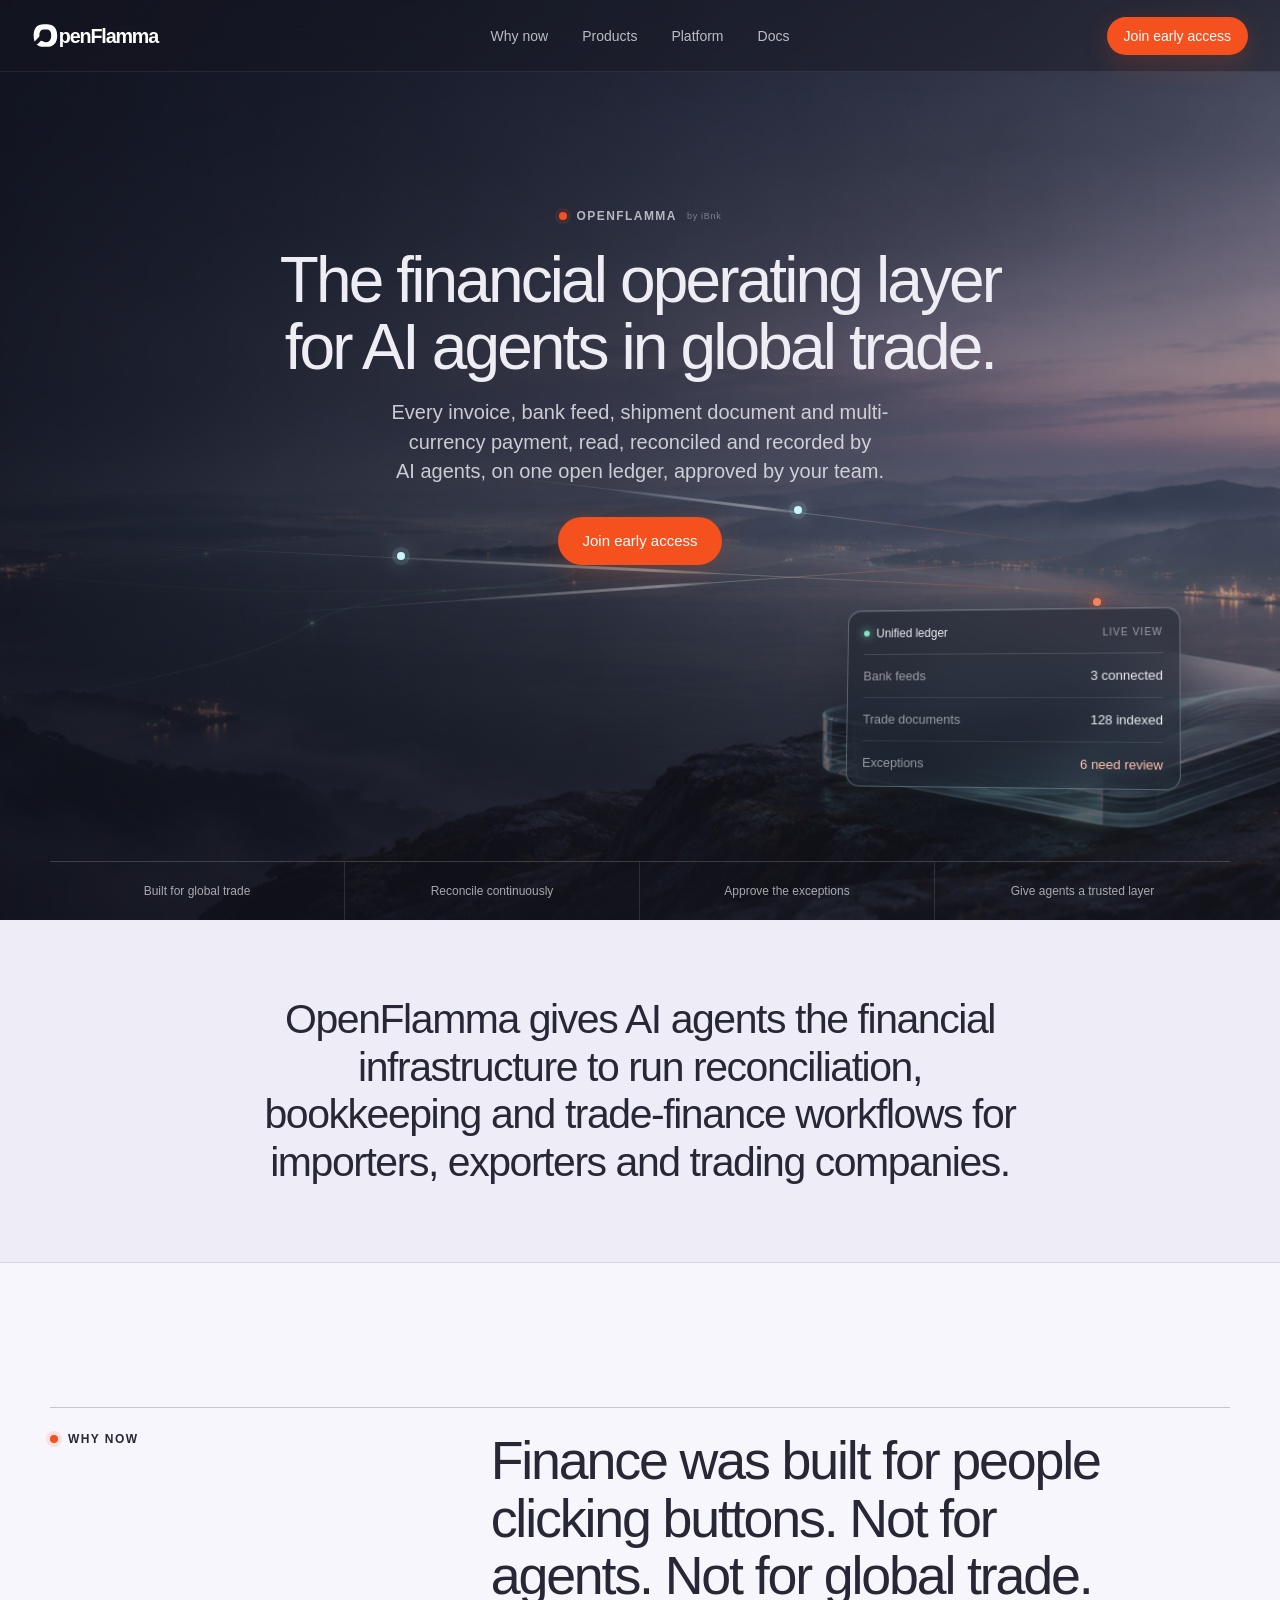
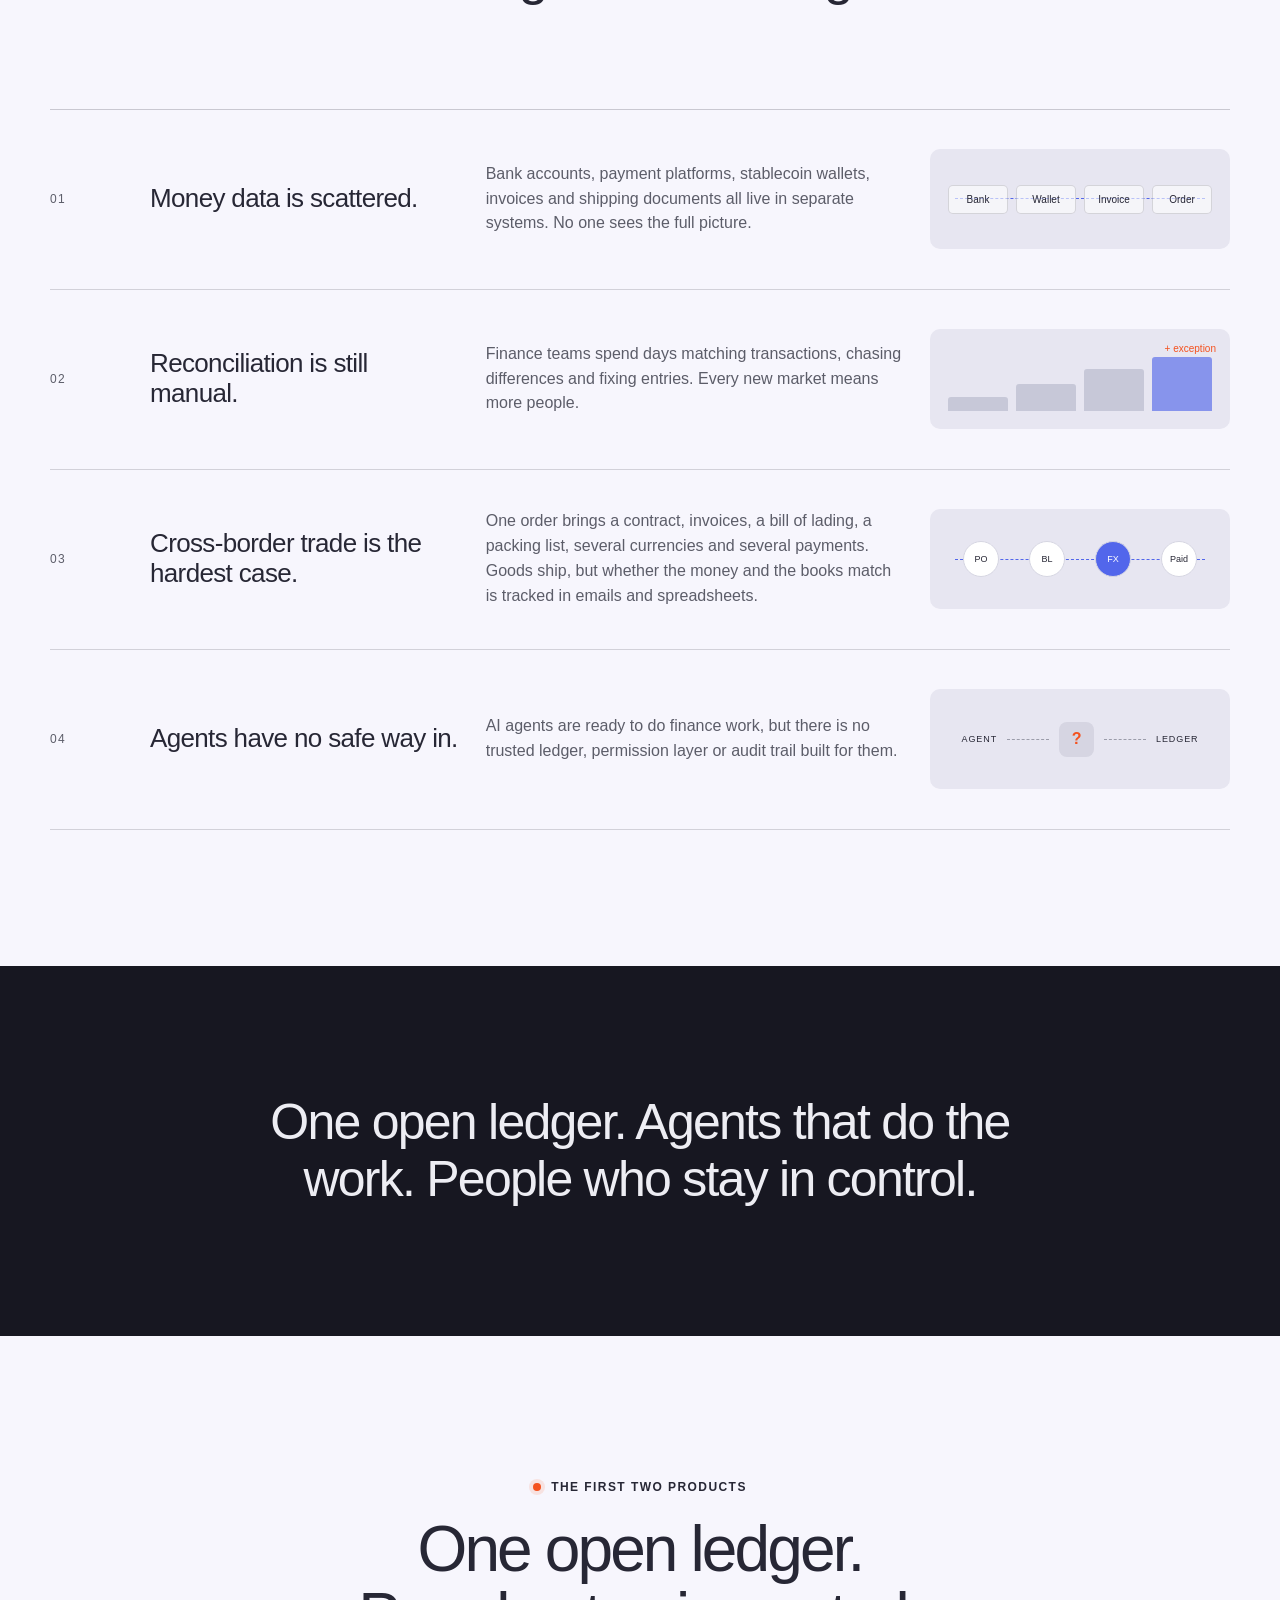
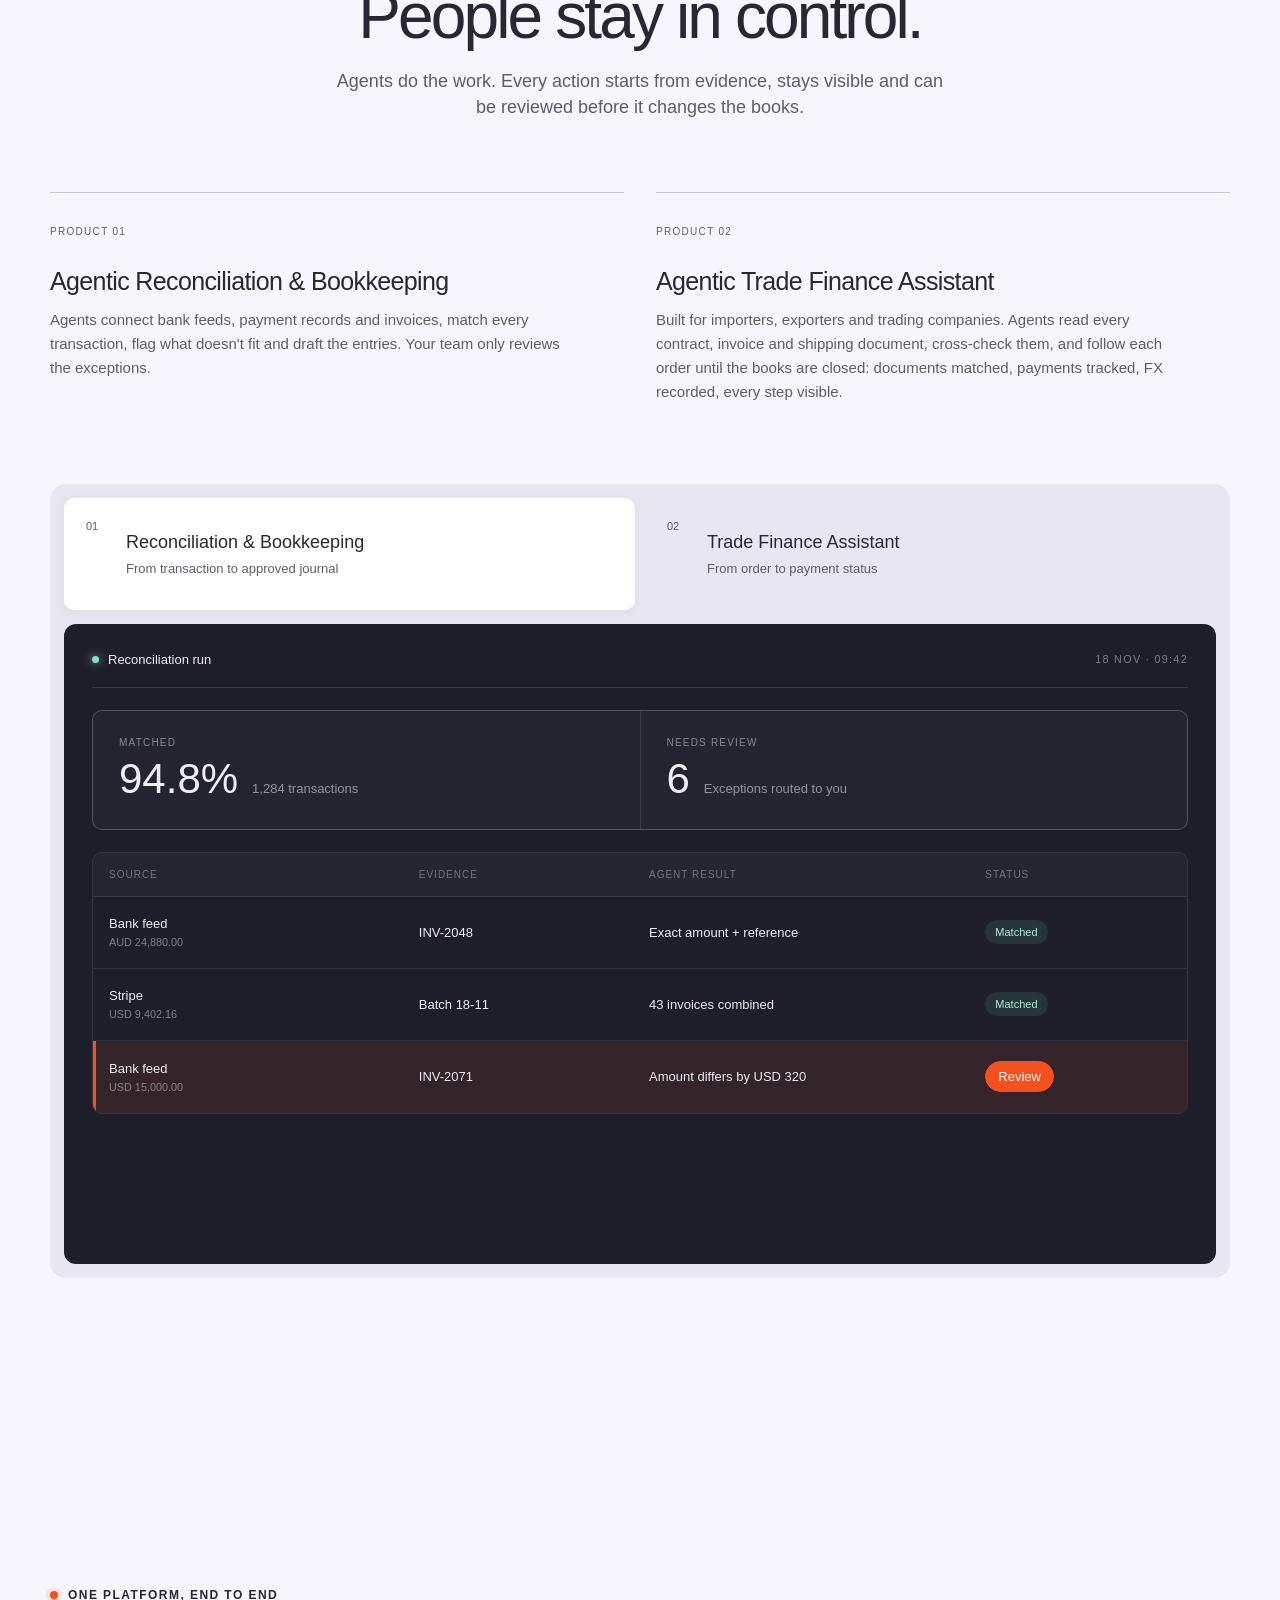
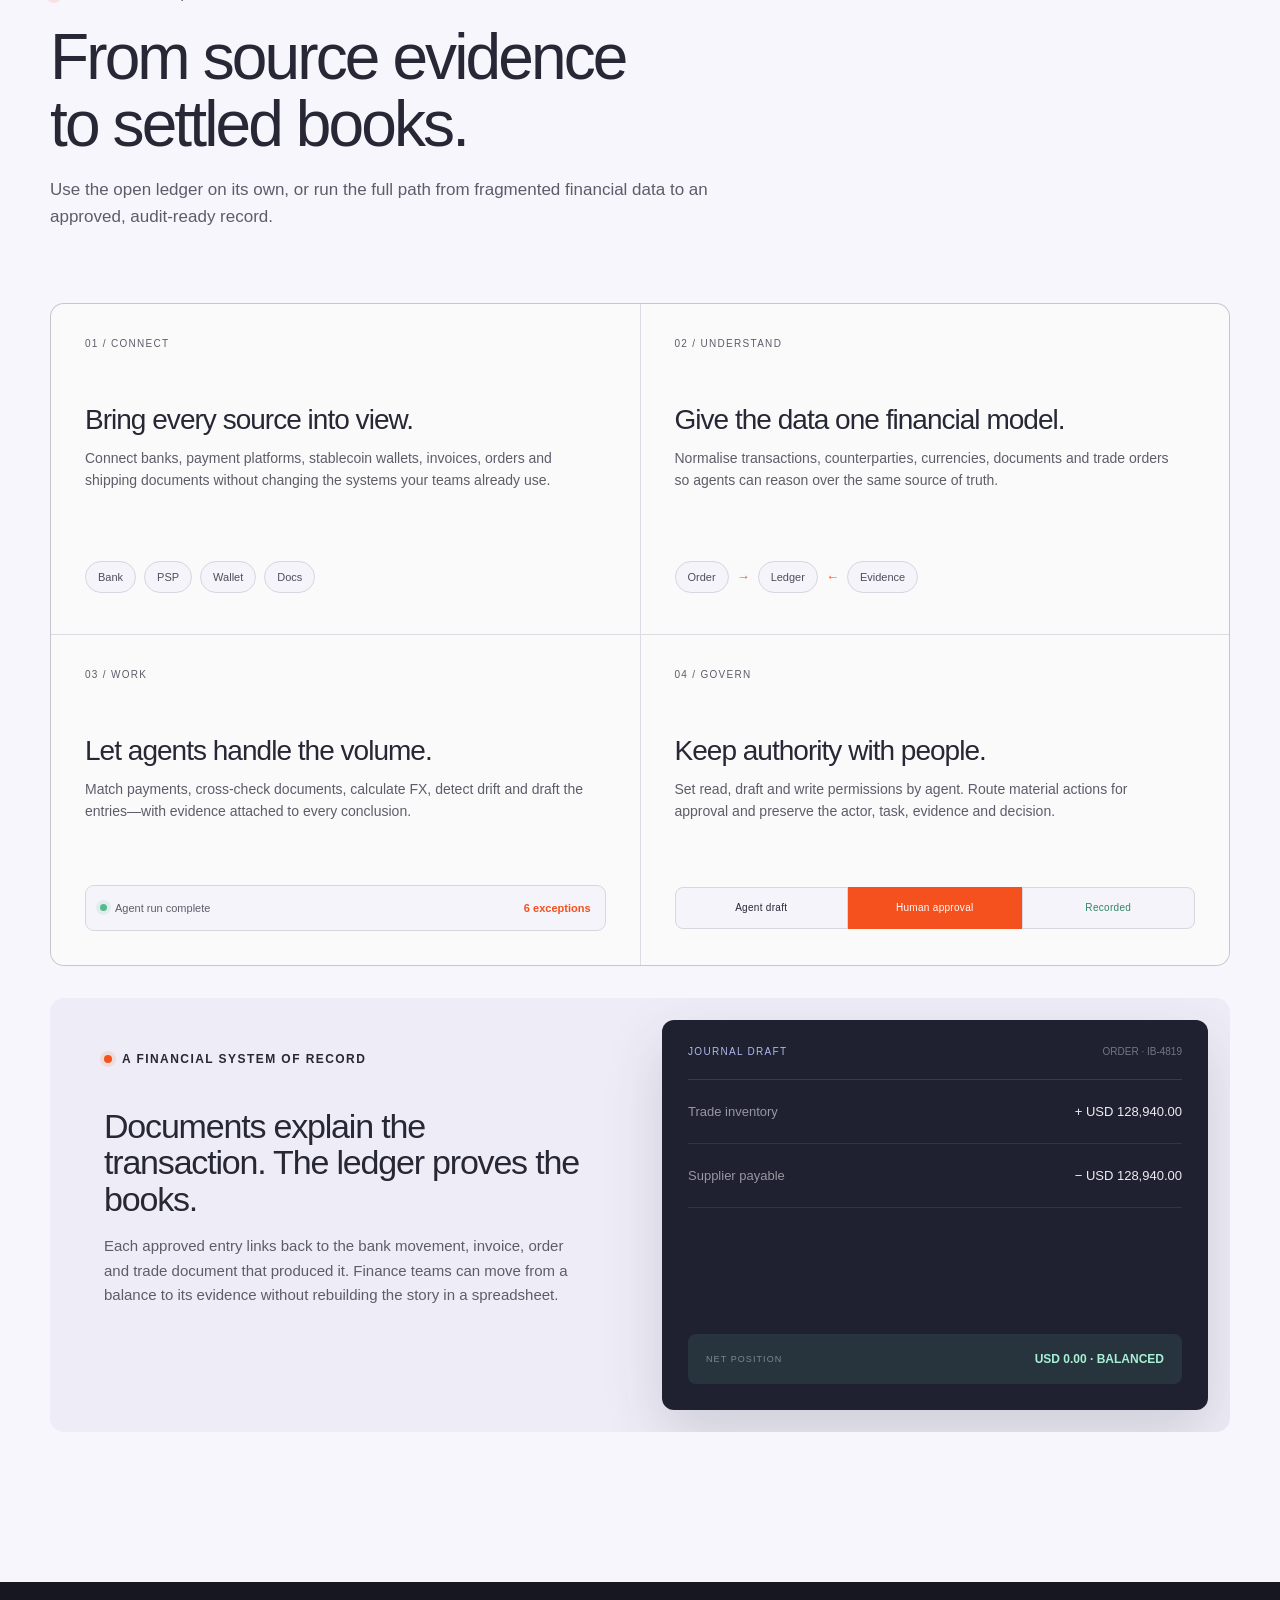
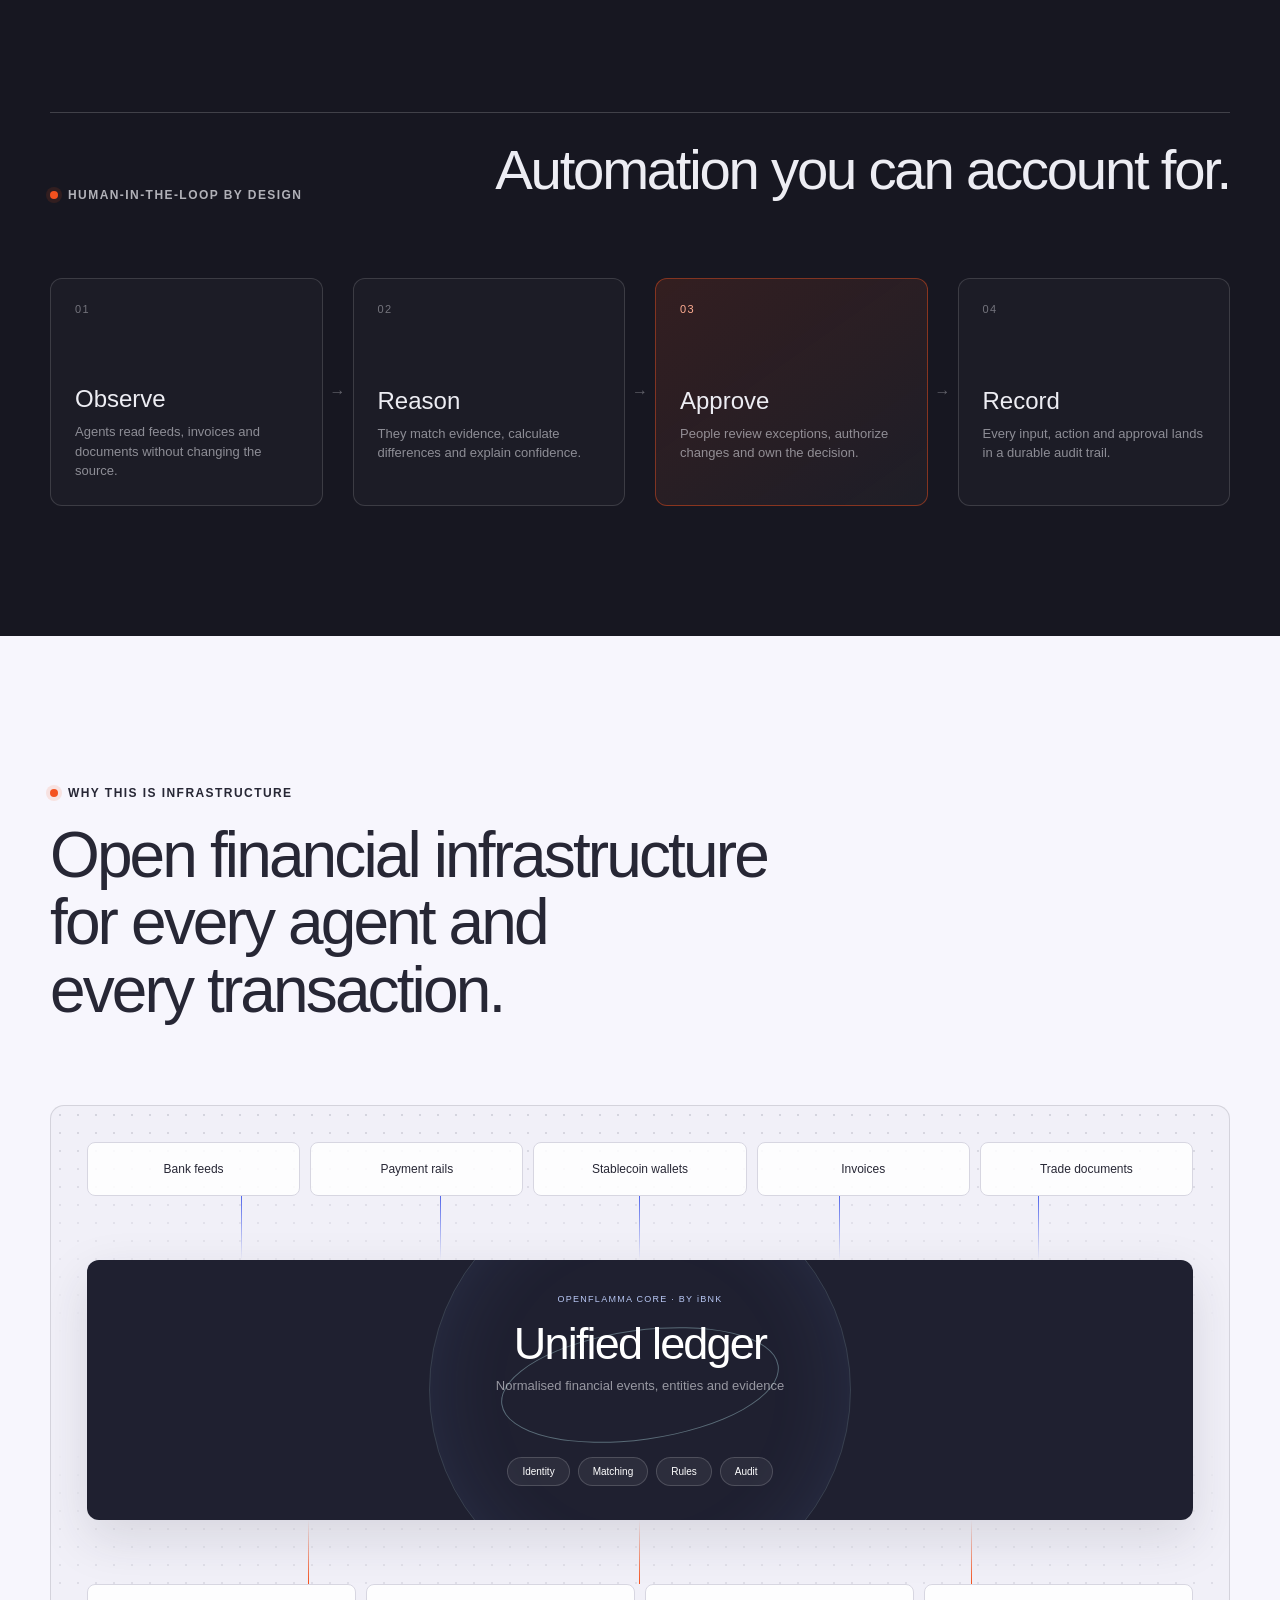
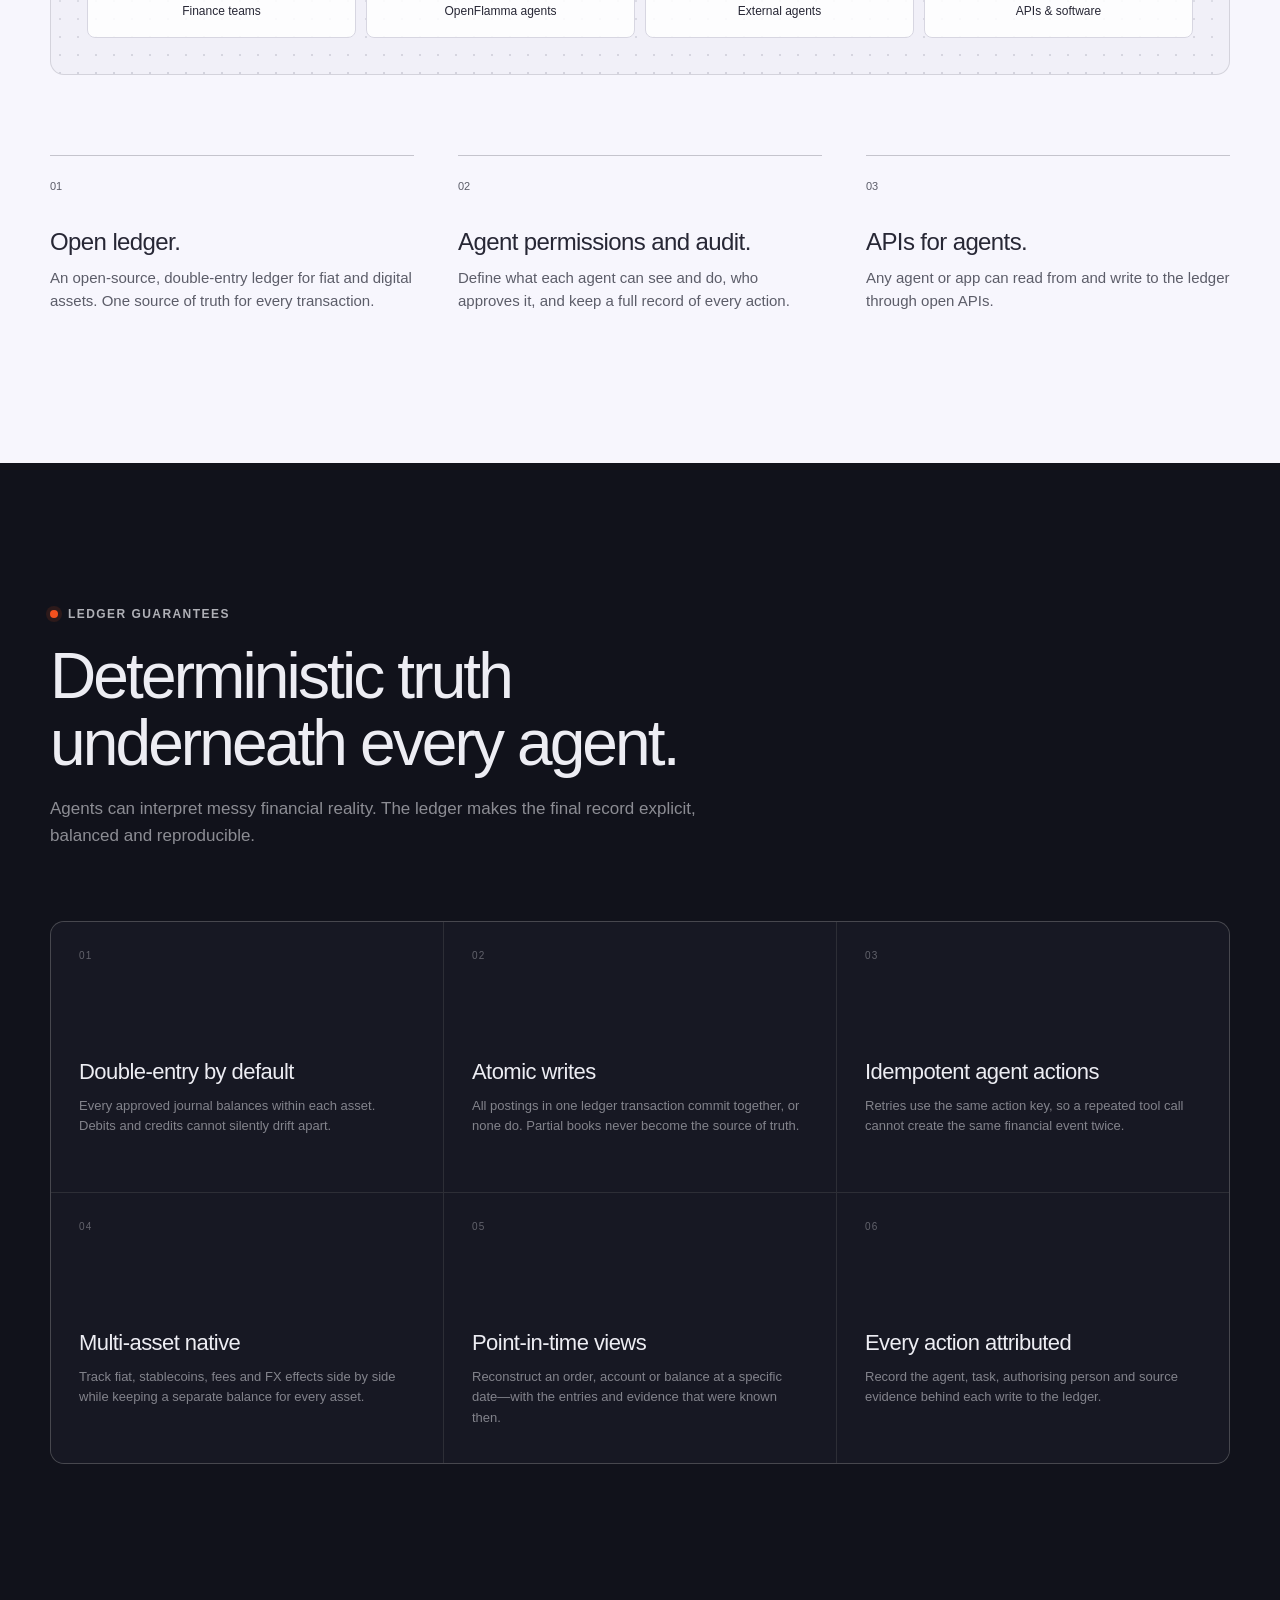
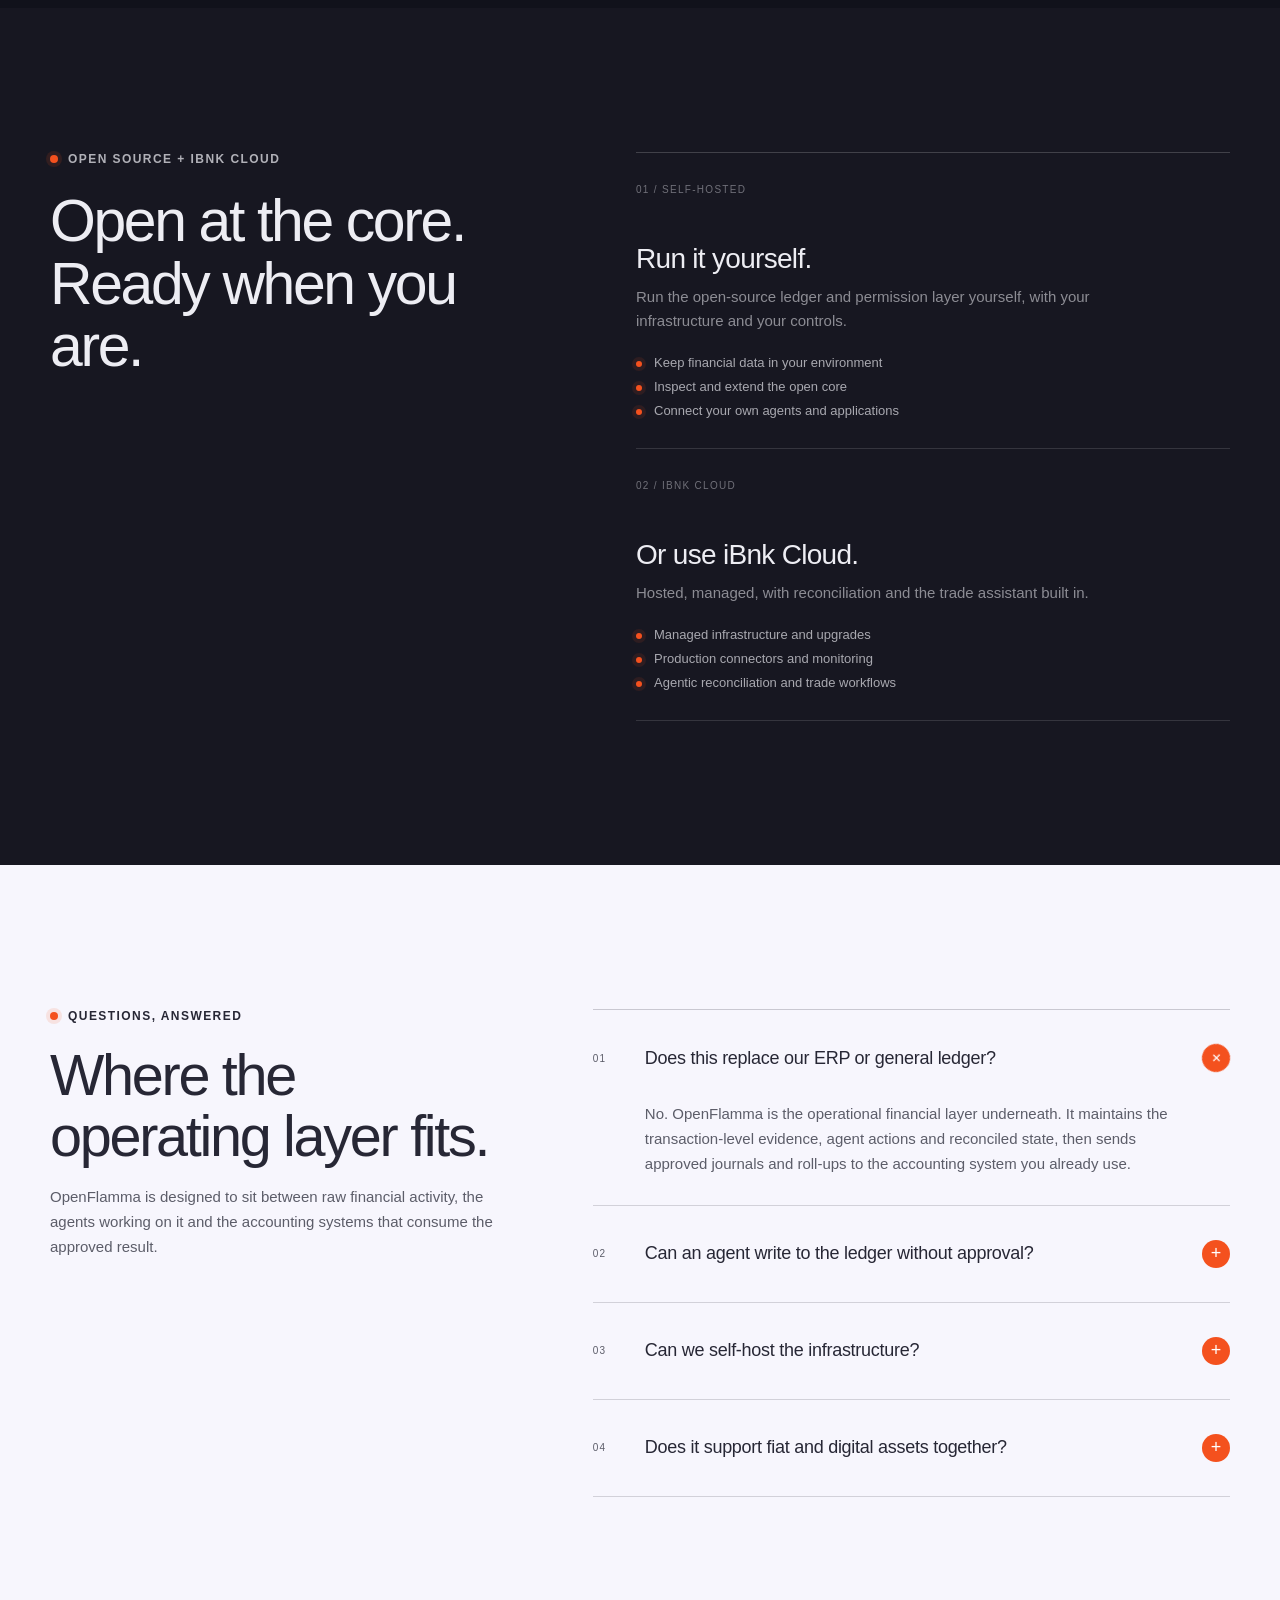
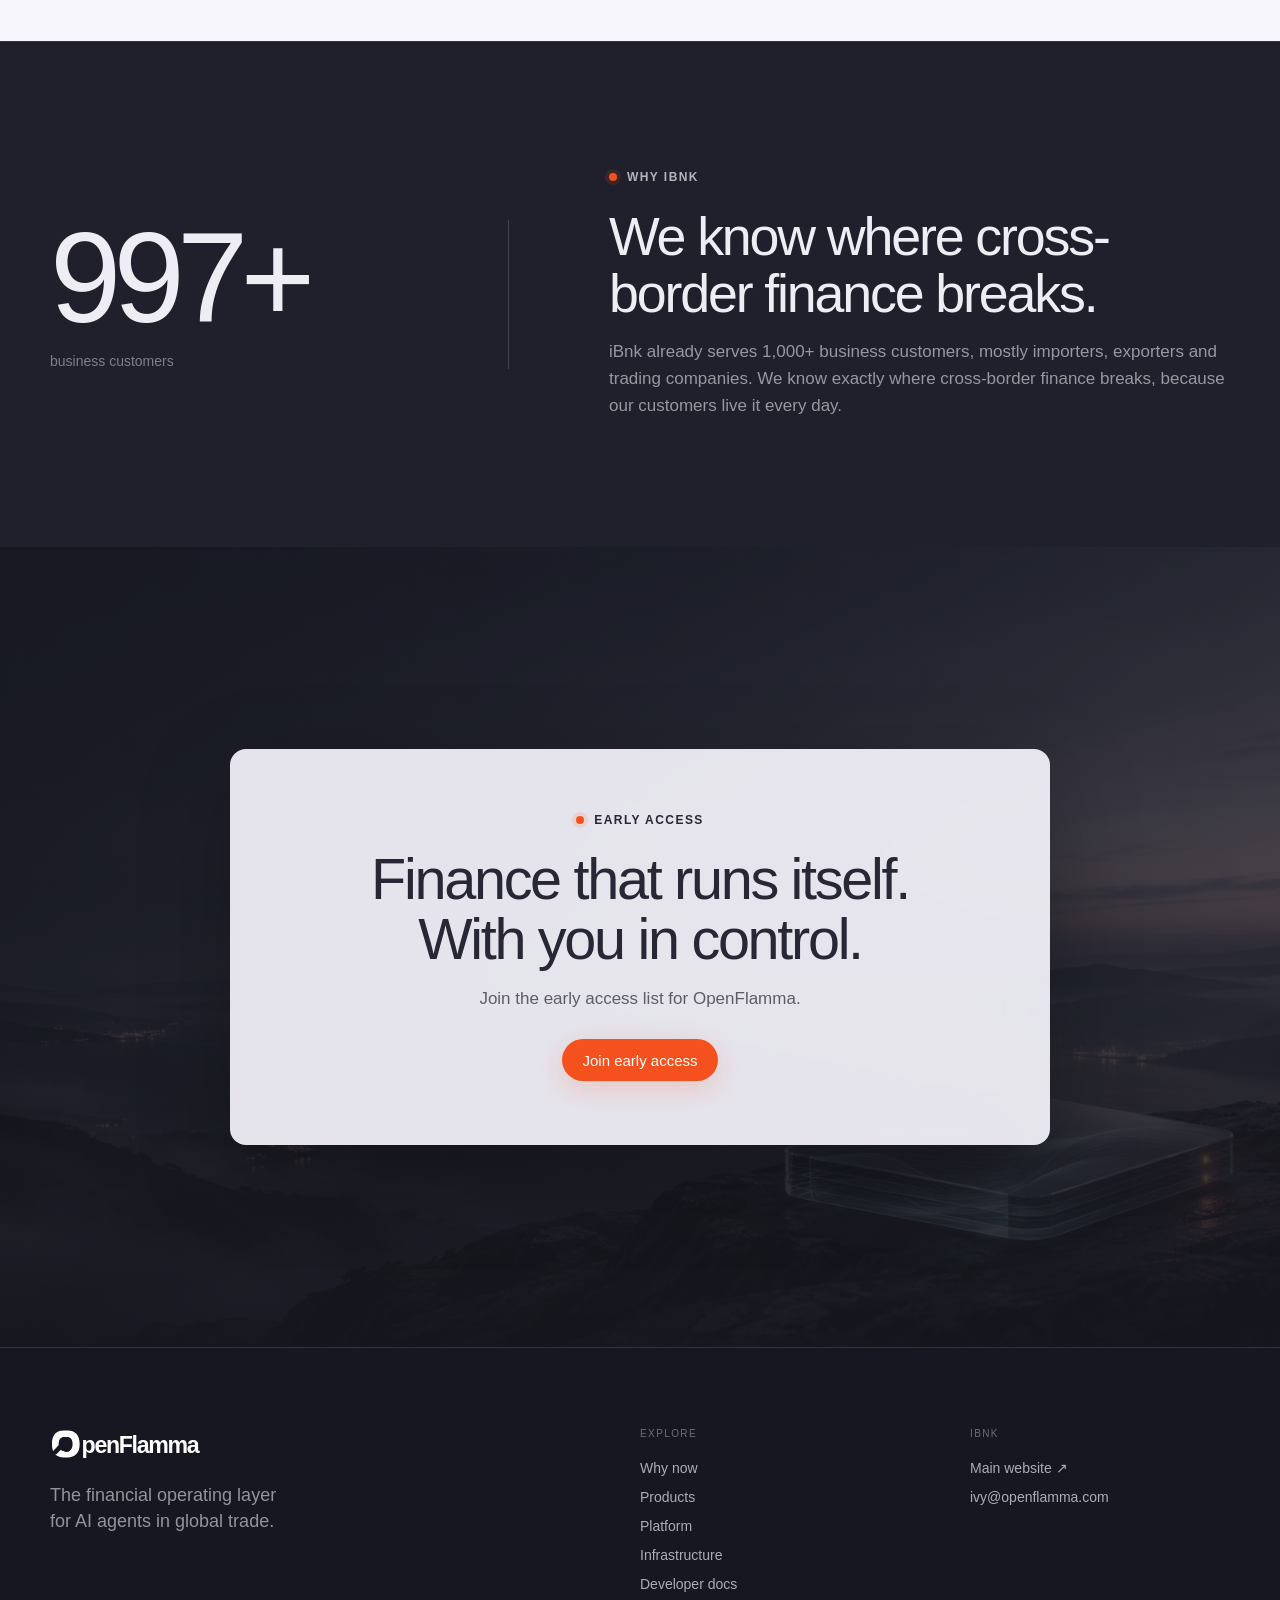
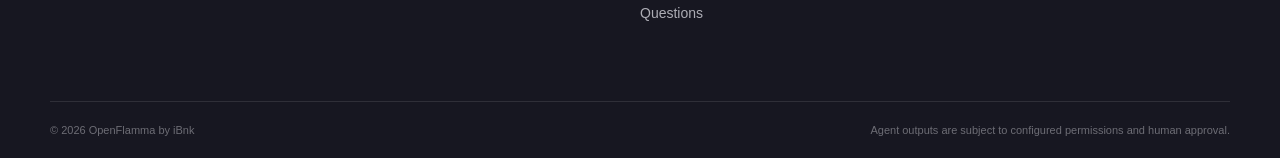
==== commit 3ad05b2f: "Remove 'by iBnk' from logo Removed 'by iBnk' from header and footer sections." ====
--- a/index.html
+++ b/index.html
@@ -13,10 +13,9 @@
   <a class="skip-link" href="#main">Skip to content</a>
 
   <header class="site-header" data-header>
-    <a class="brand" href="#top" aria-label="OpenFlamma by iBnk home">
+    <a class="brand" href="#top" aria-label="OpenFlamma home">
       <img src="assets/openflamma-logo-white.svg" alt="OpenFlamma" data-logo-white />
       <img src="assets/openflamma-logo-black.svg" alt="" data-logo-black />
-      <span>by iBnk</span>
     </a>
     <nav id="site-nav" aria-label="Main navigation">
       <a href="#why">Why now</a>
@@ -327,7 +326,7 @@
 
   <footer>
     <div class="footer-main">
-      <div class="footer-brand"><div><img src="assets/openflamma-logo-white.svg" alt="OpenFlamma" /><span>by iBnk</span></div><p>The financial operating layer<br />for AI agents in global trade.</p></div>
+      <div class="footer-brand"><div><img src="assets/openflamma-logo-white.svg" alt="OpenFlamma" /></div><p>The financial operating layer<br />for AI agents in global trade.</p></div>
       <div class="footer-links"><small>EXPLORE</small><a href="#why">Why now</a><a href="#products">Products</a><a href="#platform">Platform</a><a href="#layer">Infrastructure</a><a href="docs/">Developer docs</a><a href="#questions">Questions</a></div>
       <div class="footer-links"><small>IBNK</small><a href="https://ibnk.xyz">Main website ↗</a><a href="mailto:ivy@openflamma.com">ivy@openflamma.com</a></div>
     </div>
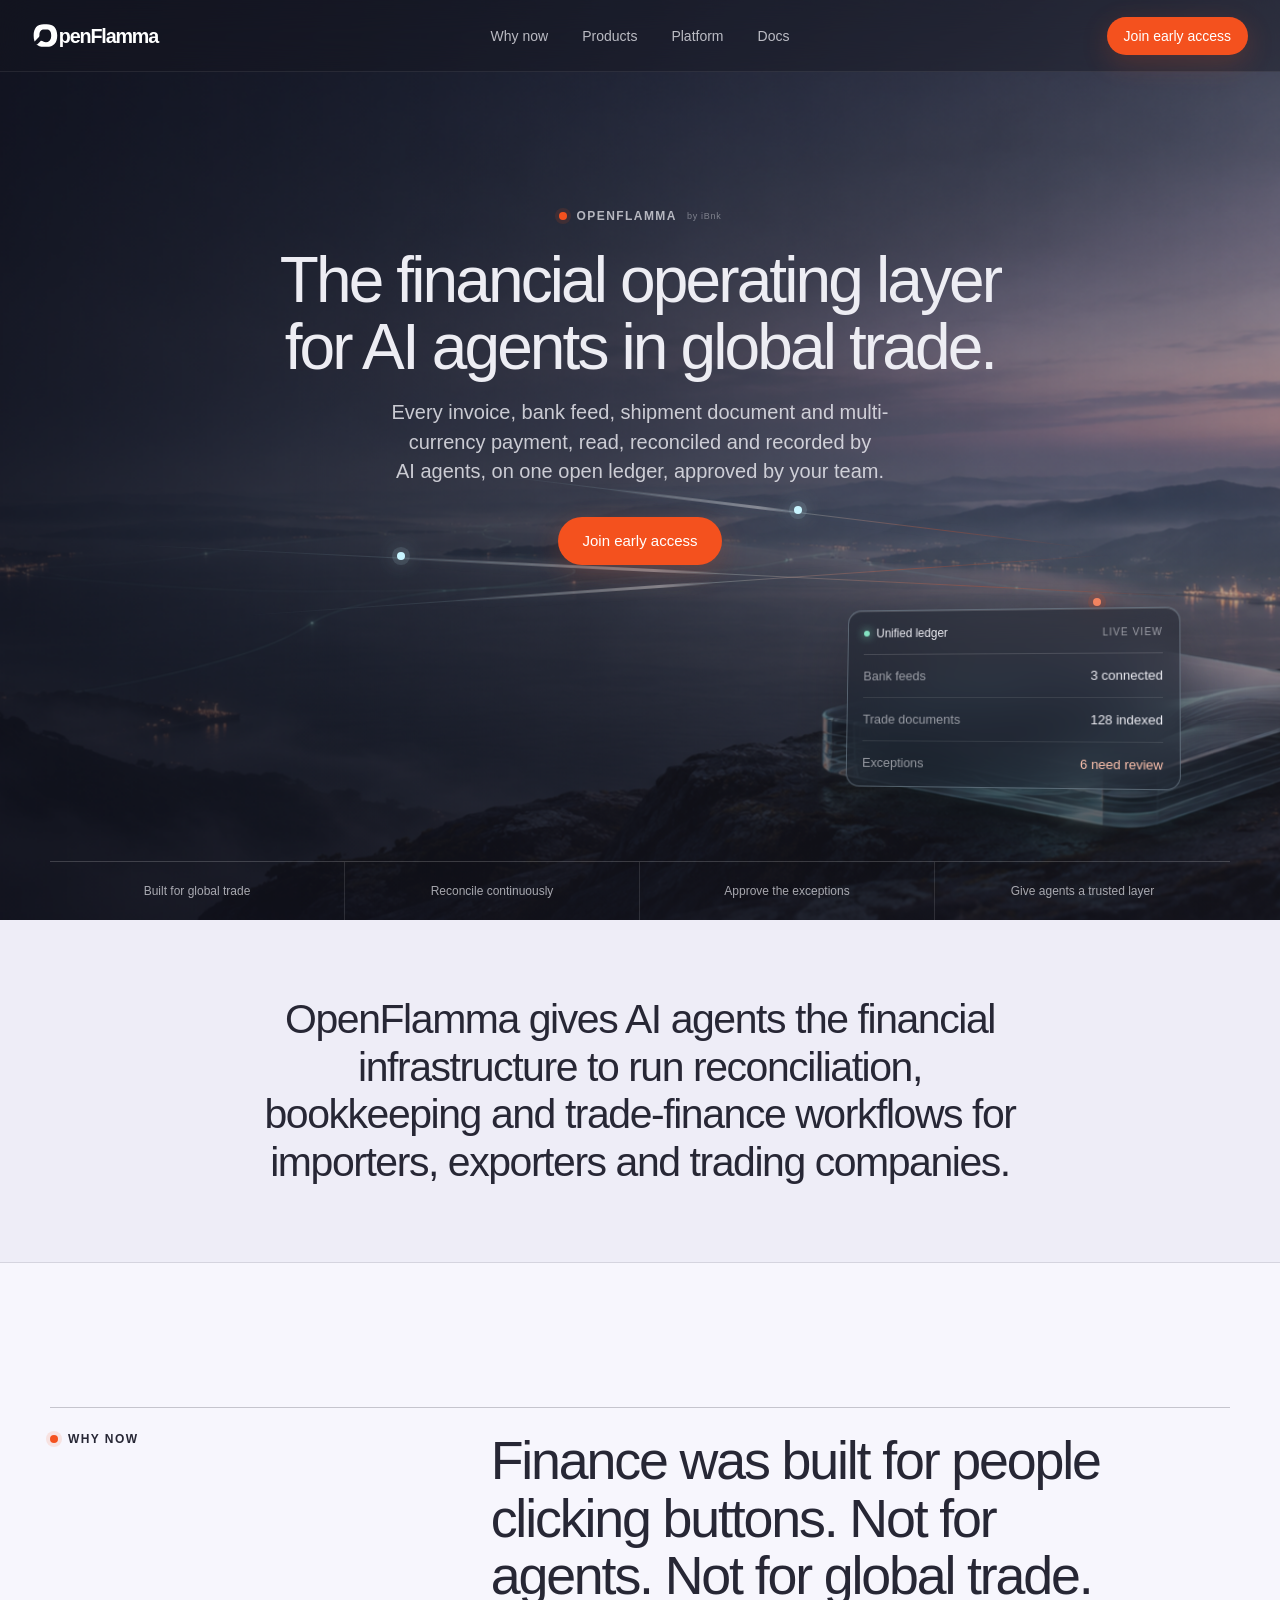
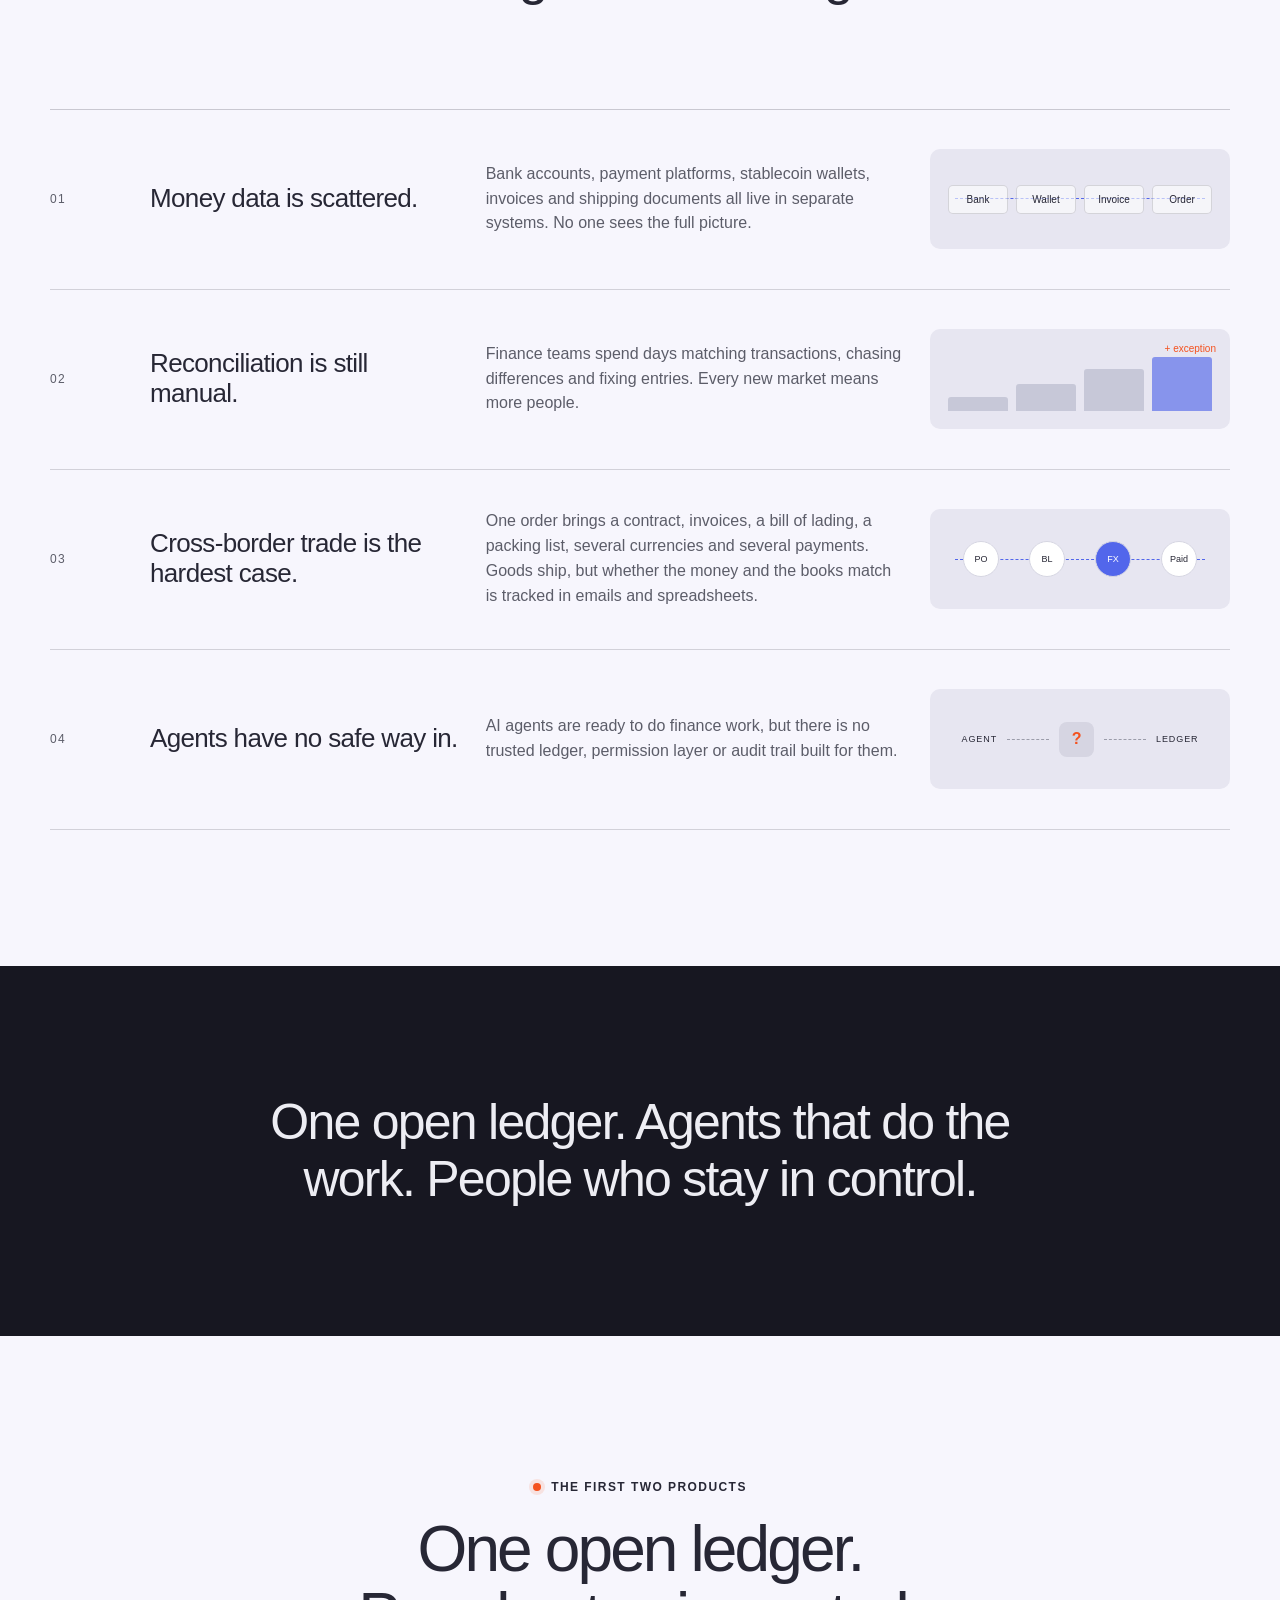
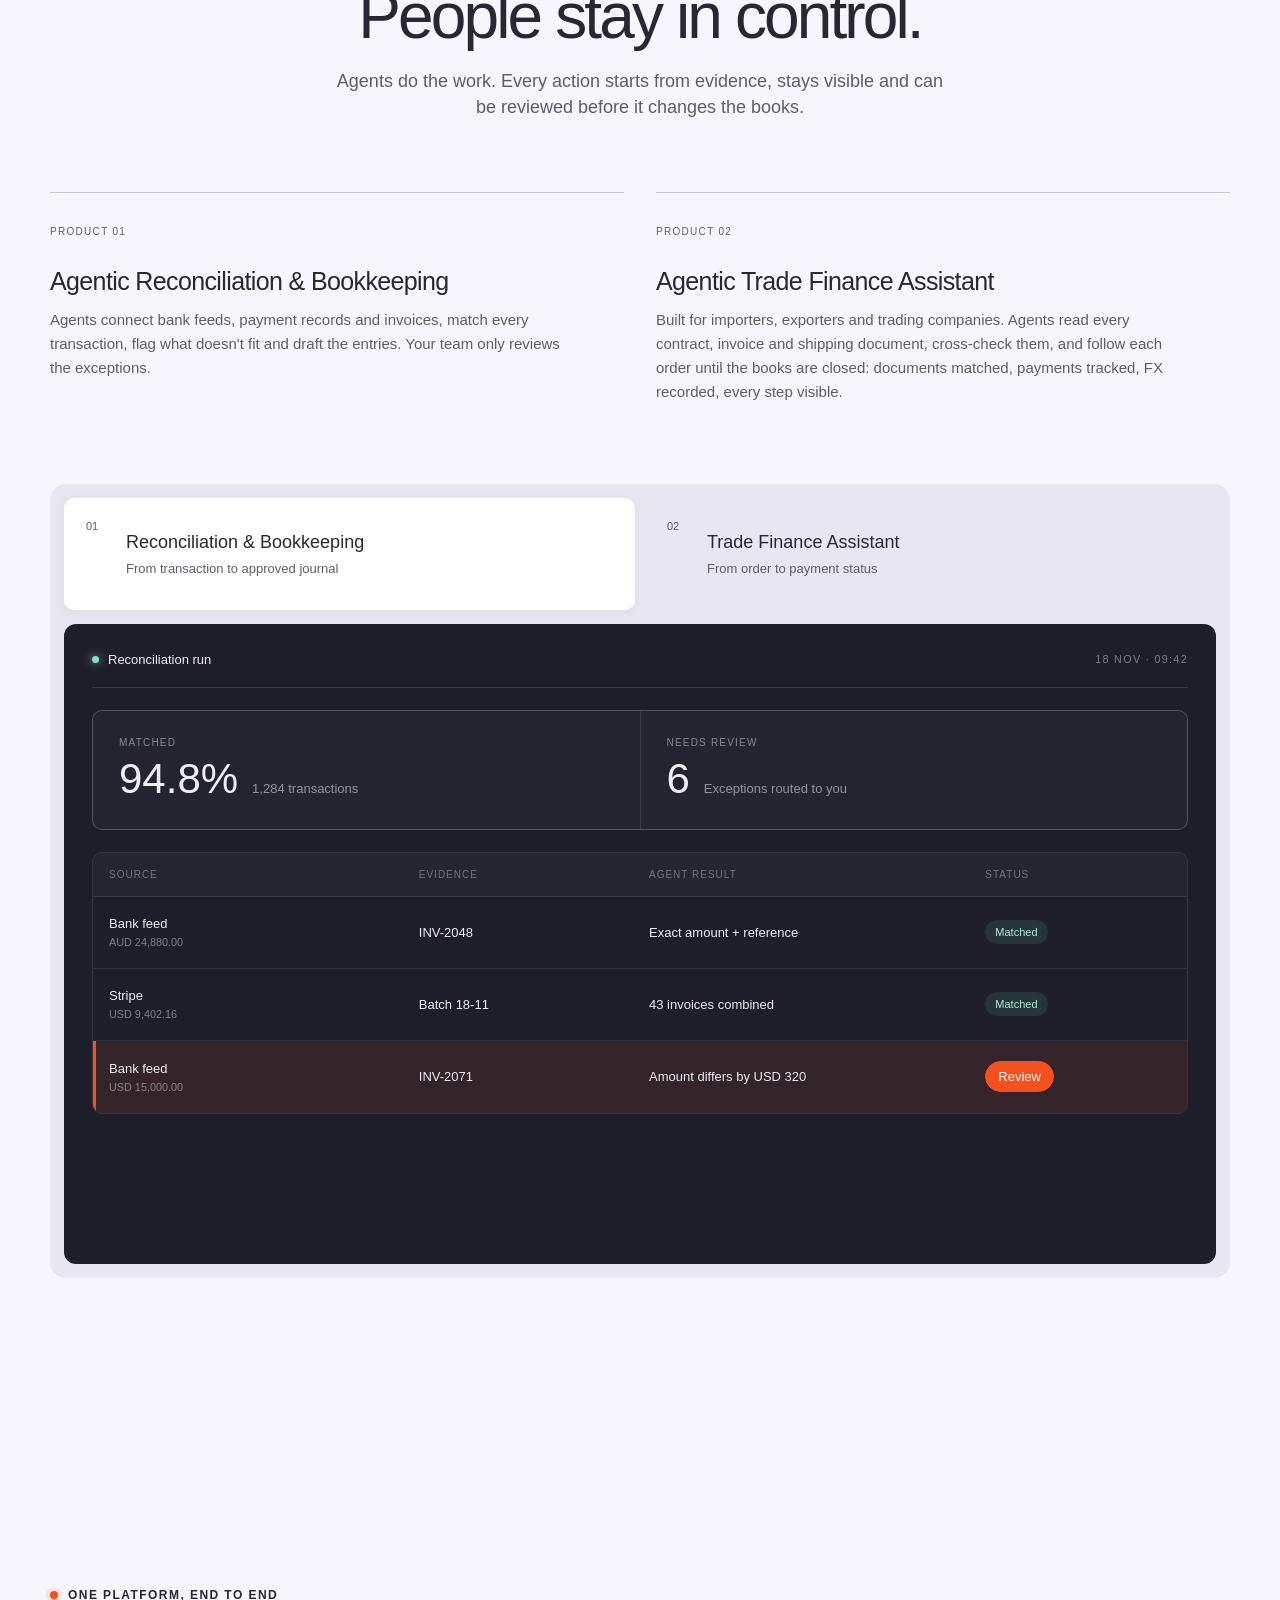
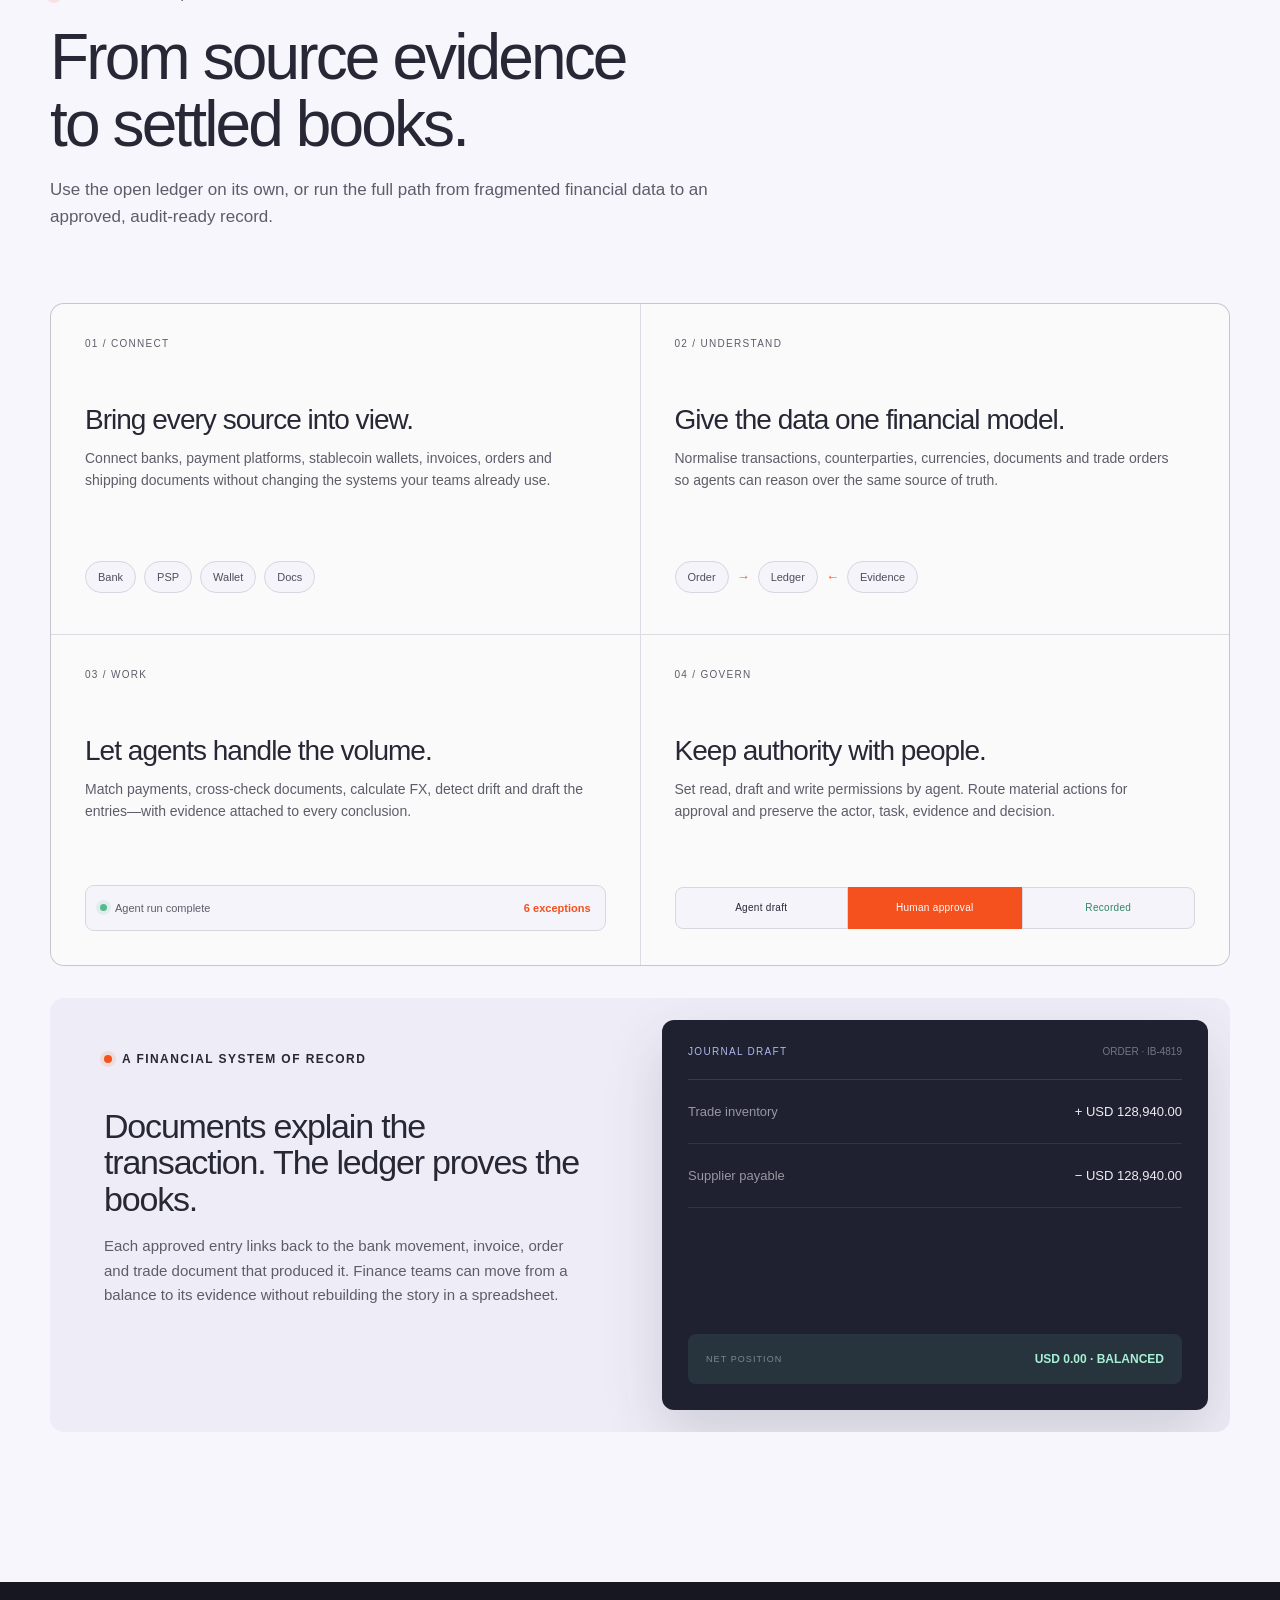
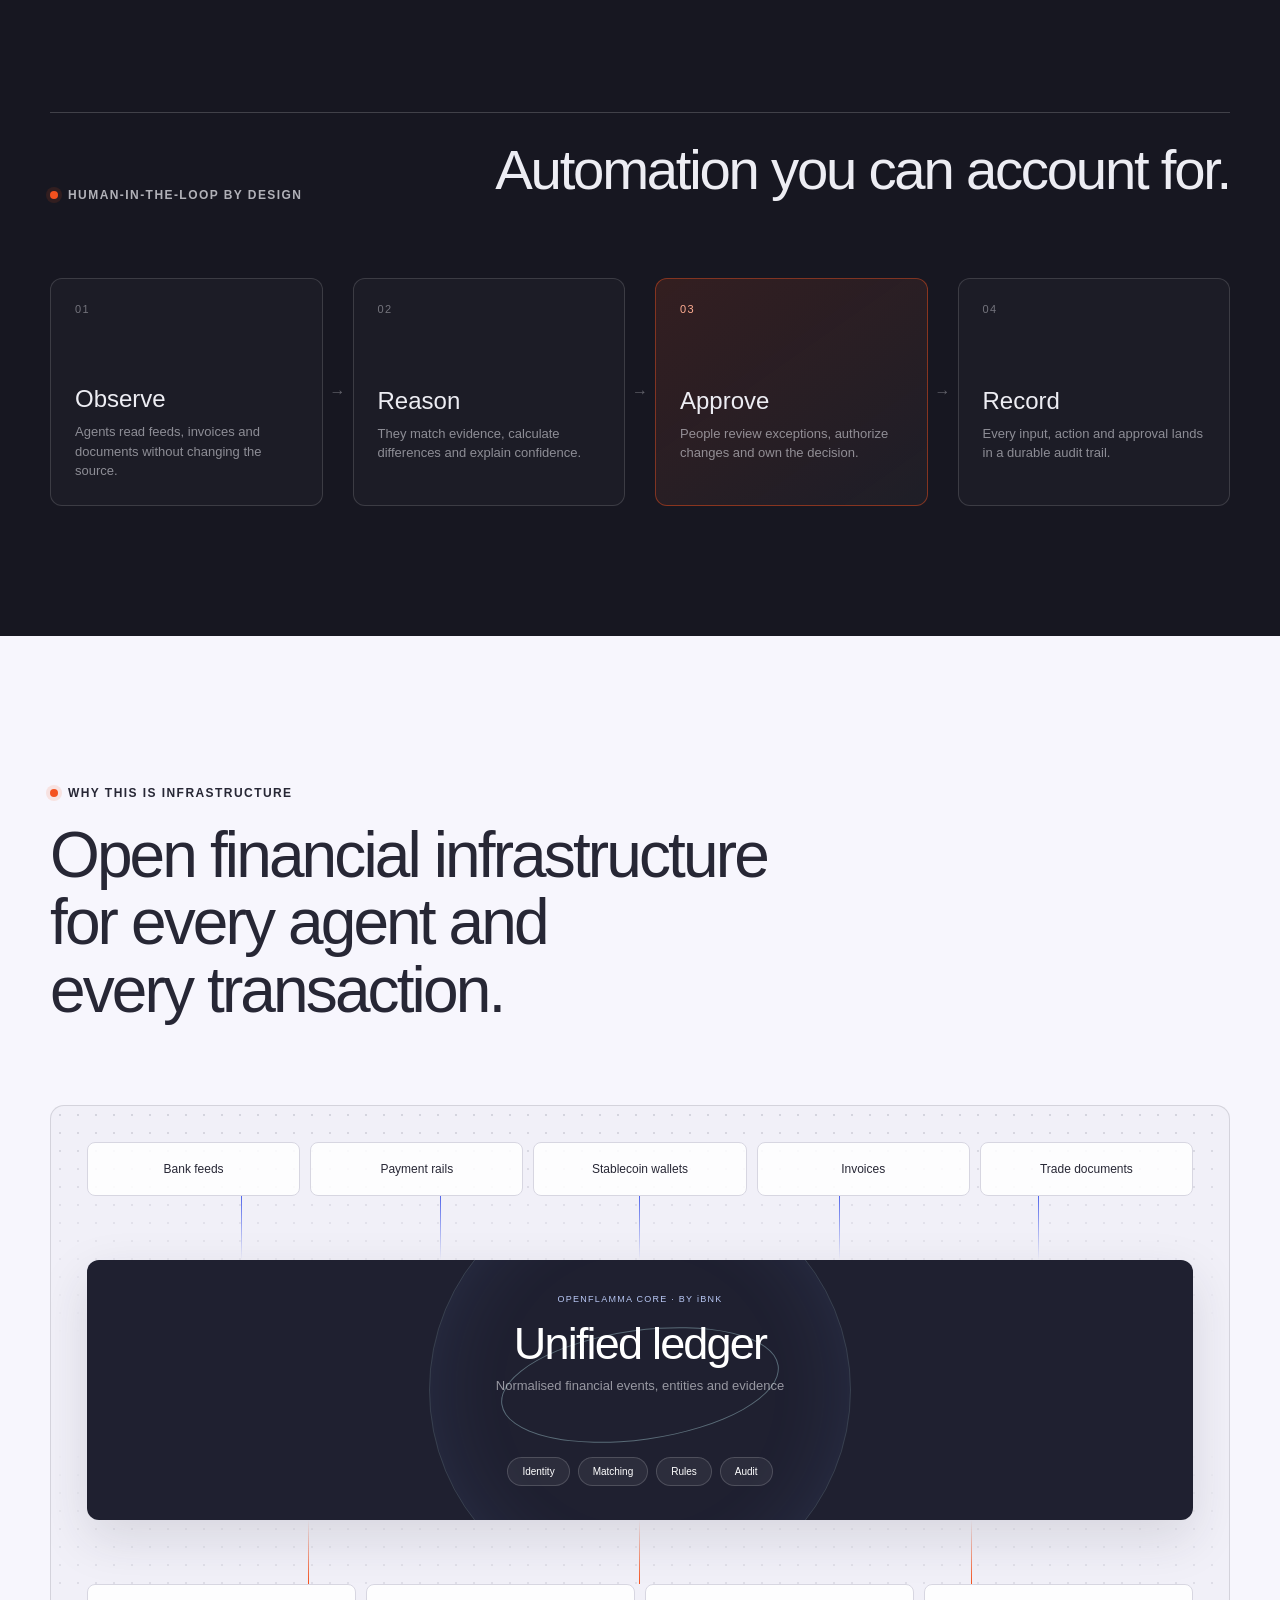
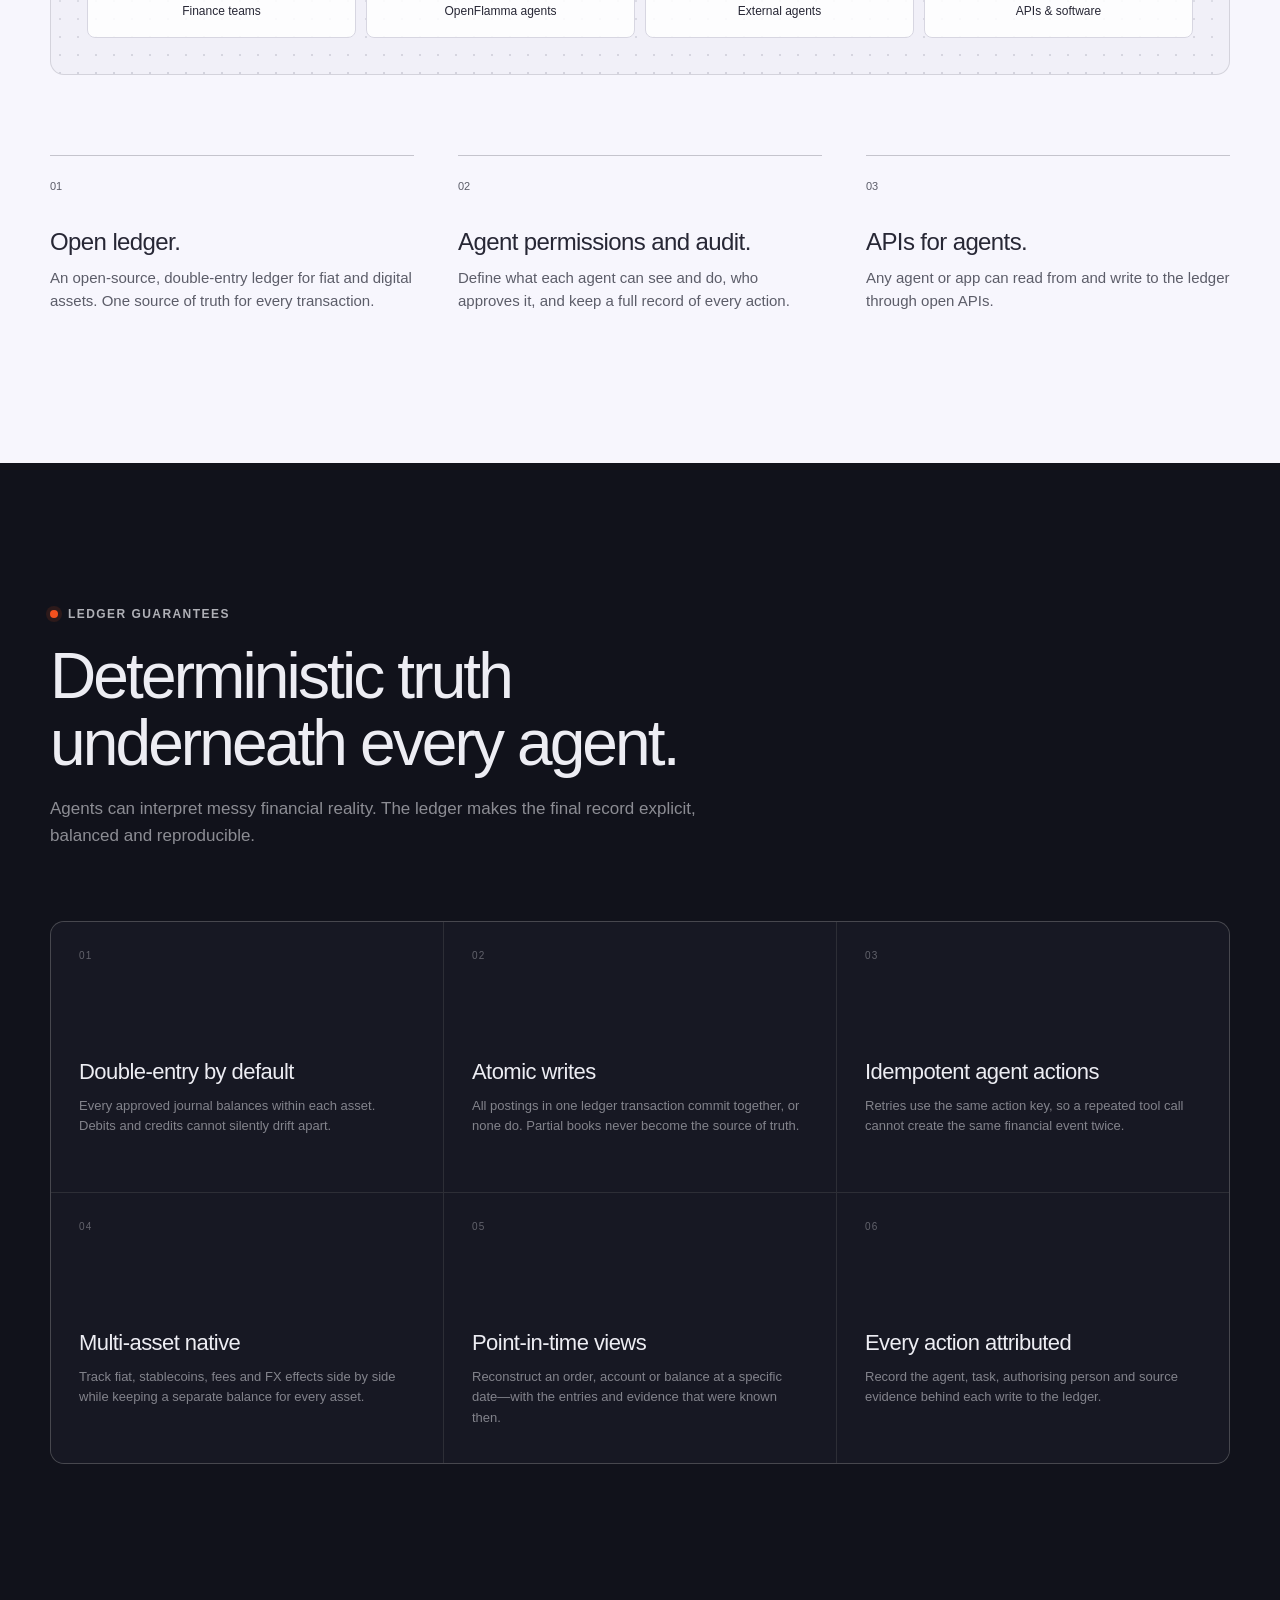
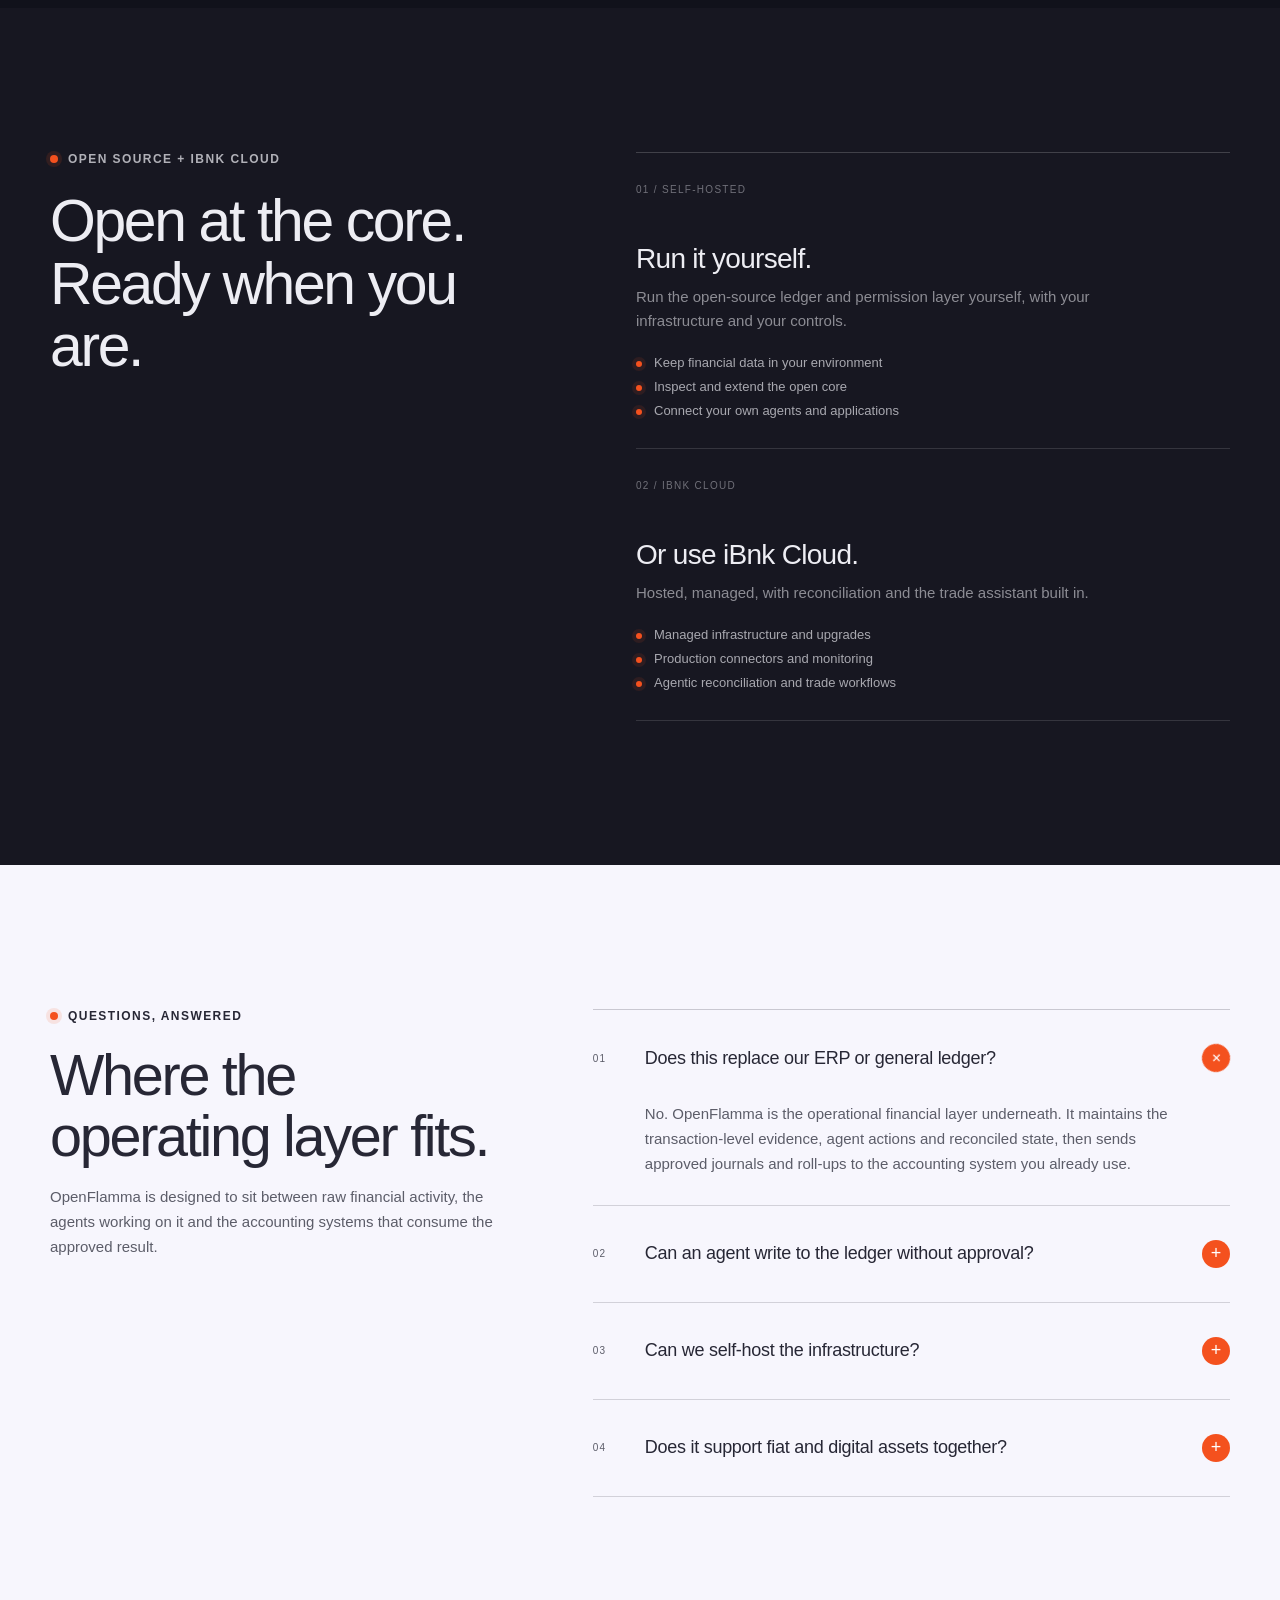
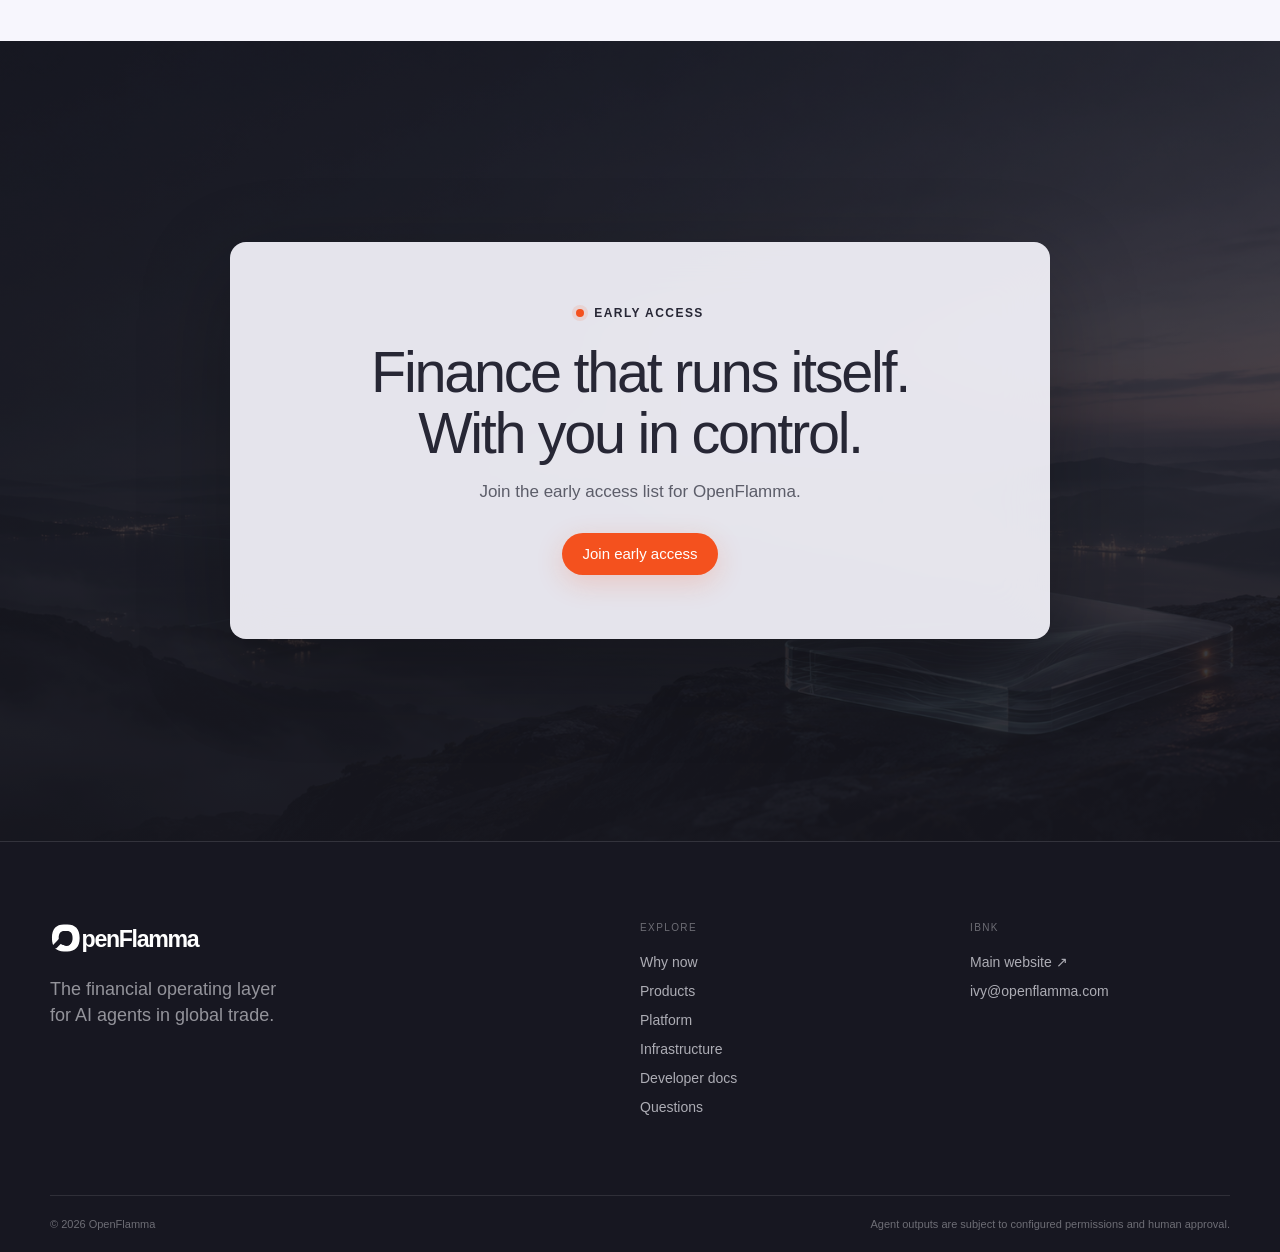
==== commit efb6c4bb: "Remove iBnk branding from site" ====
--- a/index.html
+++ b/index.html
@@ -306,12 +306,6 @@
       </div>
     </section>
 
-    <section class="why-ibnk">
-      <div class="section-shell why-ibnk-grid">
-        <div class="proof-number reveal"><strong data-count="1000">1,000+</strong><span>business customers</span></div>
-        <div class="why-ibnk-copy reveal"><p class="eyebrow eyebrow-dark"><span></span> Why iBnk</p><h2>We know where cross-border finance breaks.</h2><p>iBnk already serves 1,000+ business customers, mostly importers, exporters and trading companies. We know exactly where cross-border finance breaks, because our customers live it every day.</p></div>
-      </div>
-    </section>
 
     <section class="closing">
       <div class="closing-scene" aria-hidden="true"></div>
@@ -330,7 +324,7 @@
       <div class="footer-links"><small>EXPLORE</small><a href="#why">Why now</a><a href="#products">Products</a><a href="#platform">Platform</a><a href="#layer">Infrastructure</a><a href="docs/">Developer docs</a><a href="#questions">Questions</a></div>
       <div class="footer-links"><small>IBNK</small><a href="https://ibnk.xyz">Main website ↗</a><a href="mailto:ivy@openflamma.com">ivy@openflamma.com</a></div>
     </div>
-    <div class="footer-bottom"><span>© 2026 OpenFlamma by iBnk</span><span>Agent outputs are subject to configured permissions and human approval.</span></div>
+    <div class="footer-bottom"><span>© 2026 OpenFlamma</span><span>Agent outputs are subject to configured permissions and human approval.</span></div>
   </footer>
 
   <script src="script.js"></script>
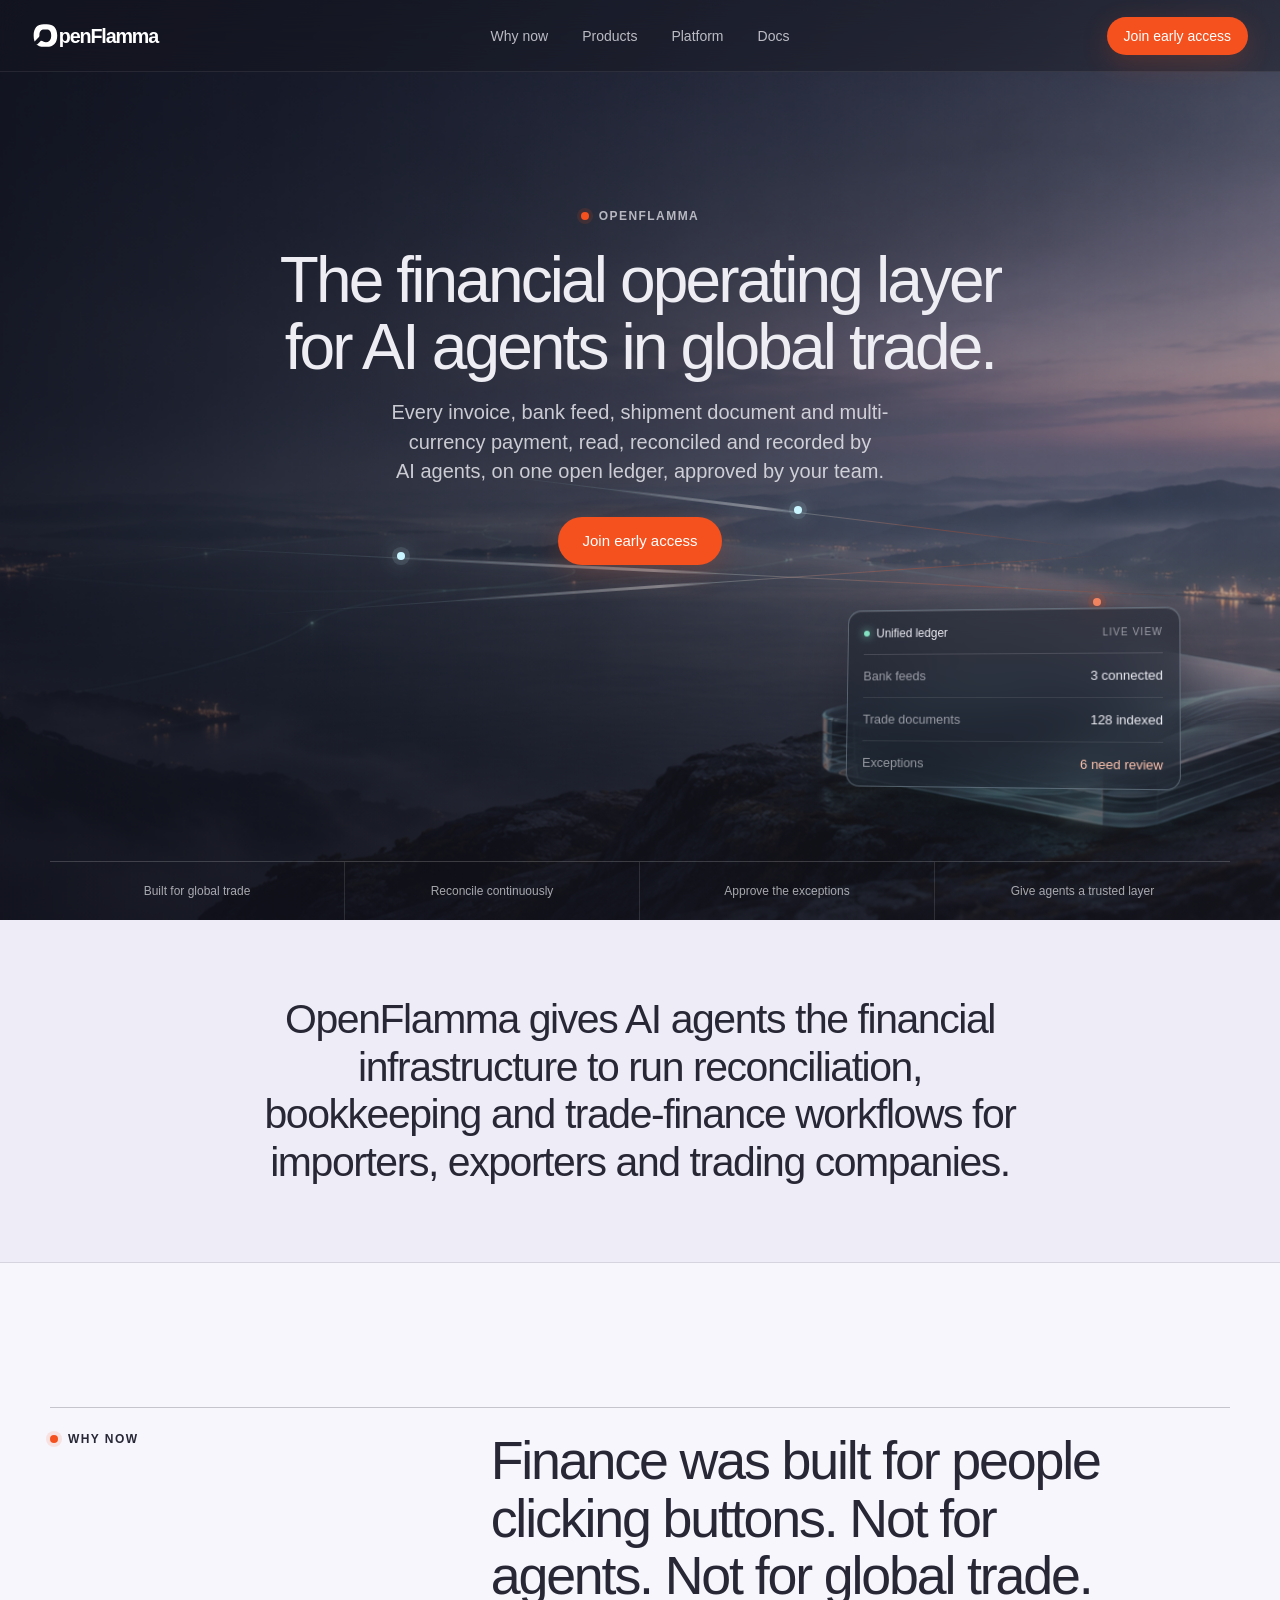
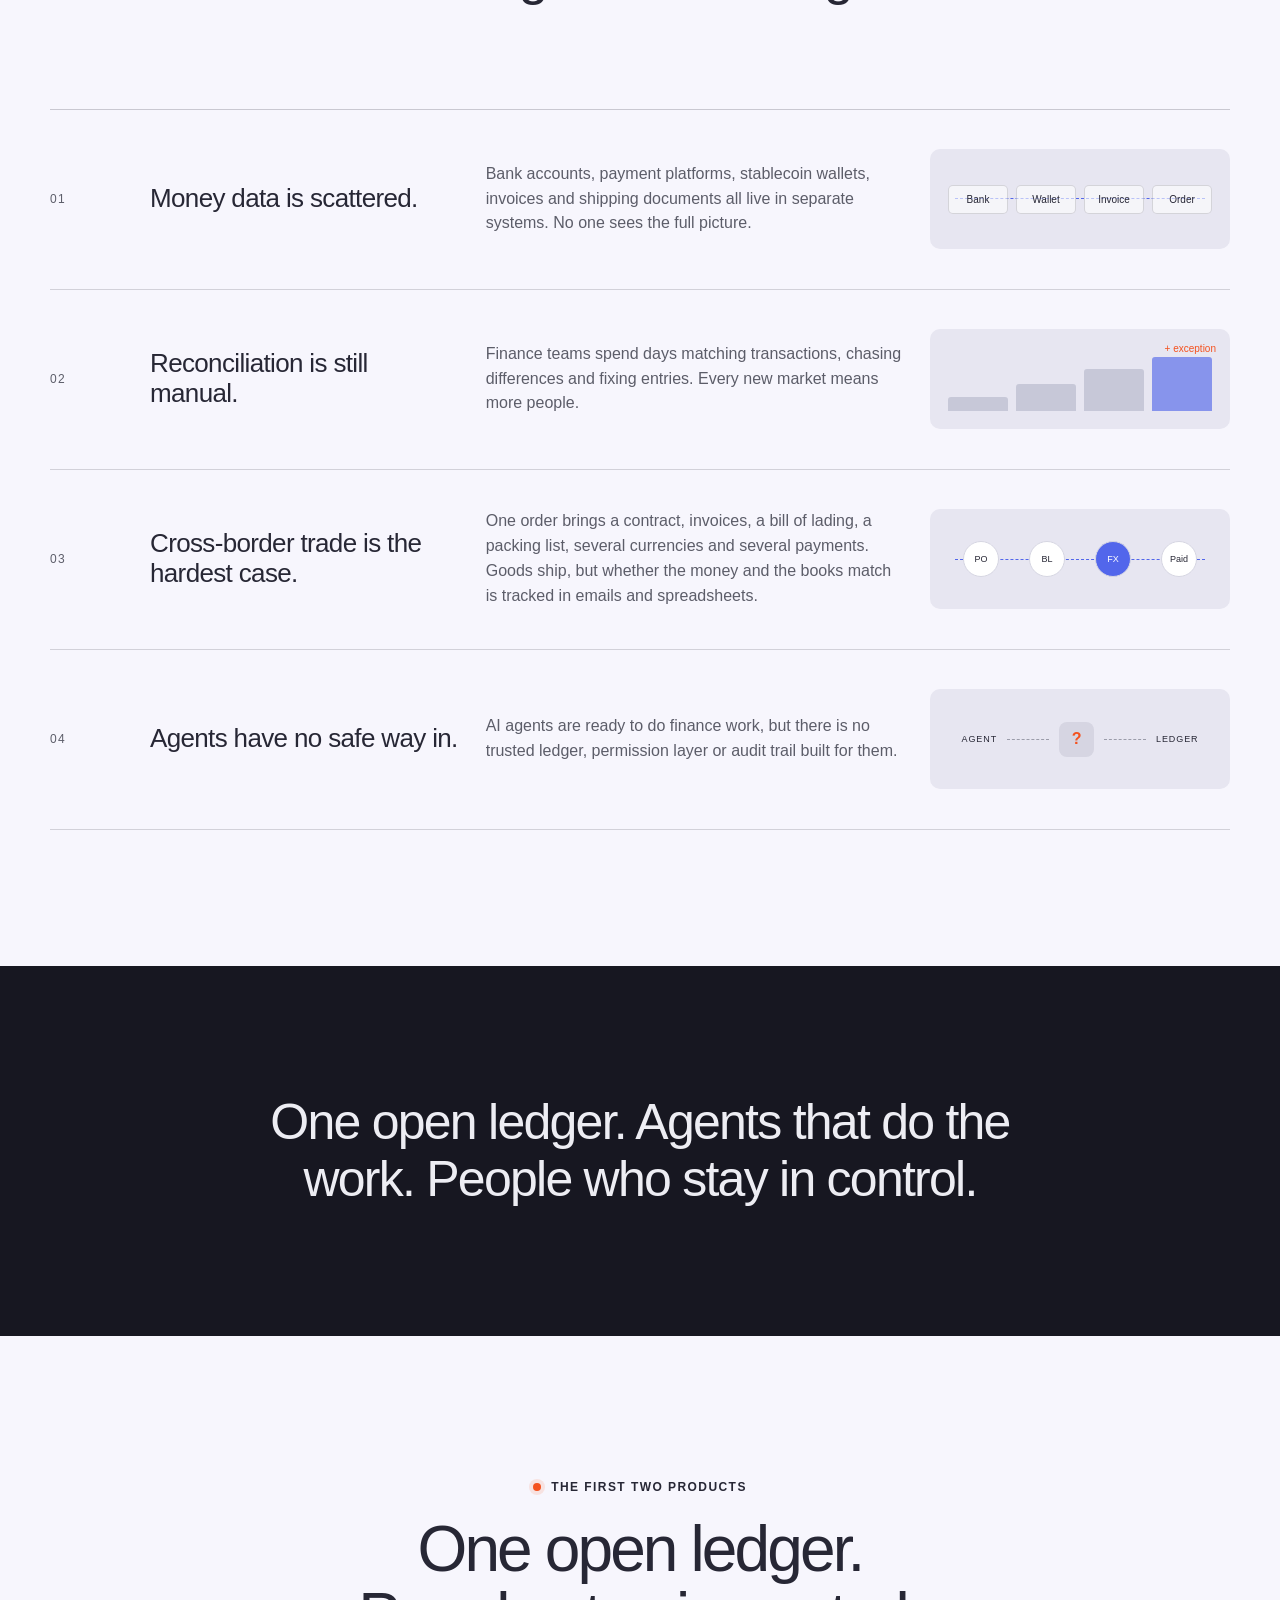
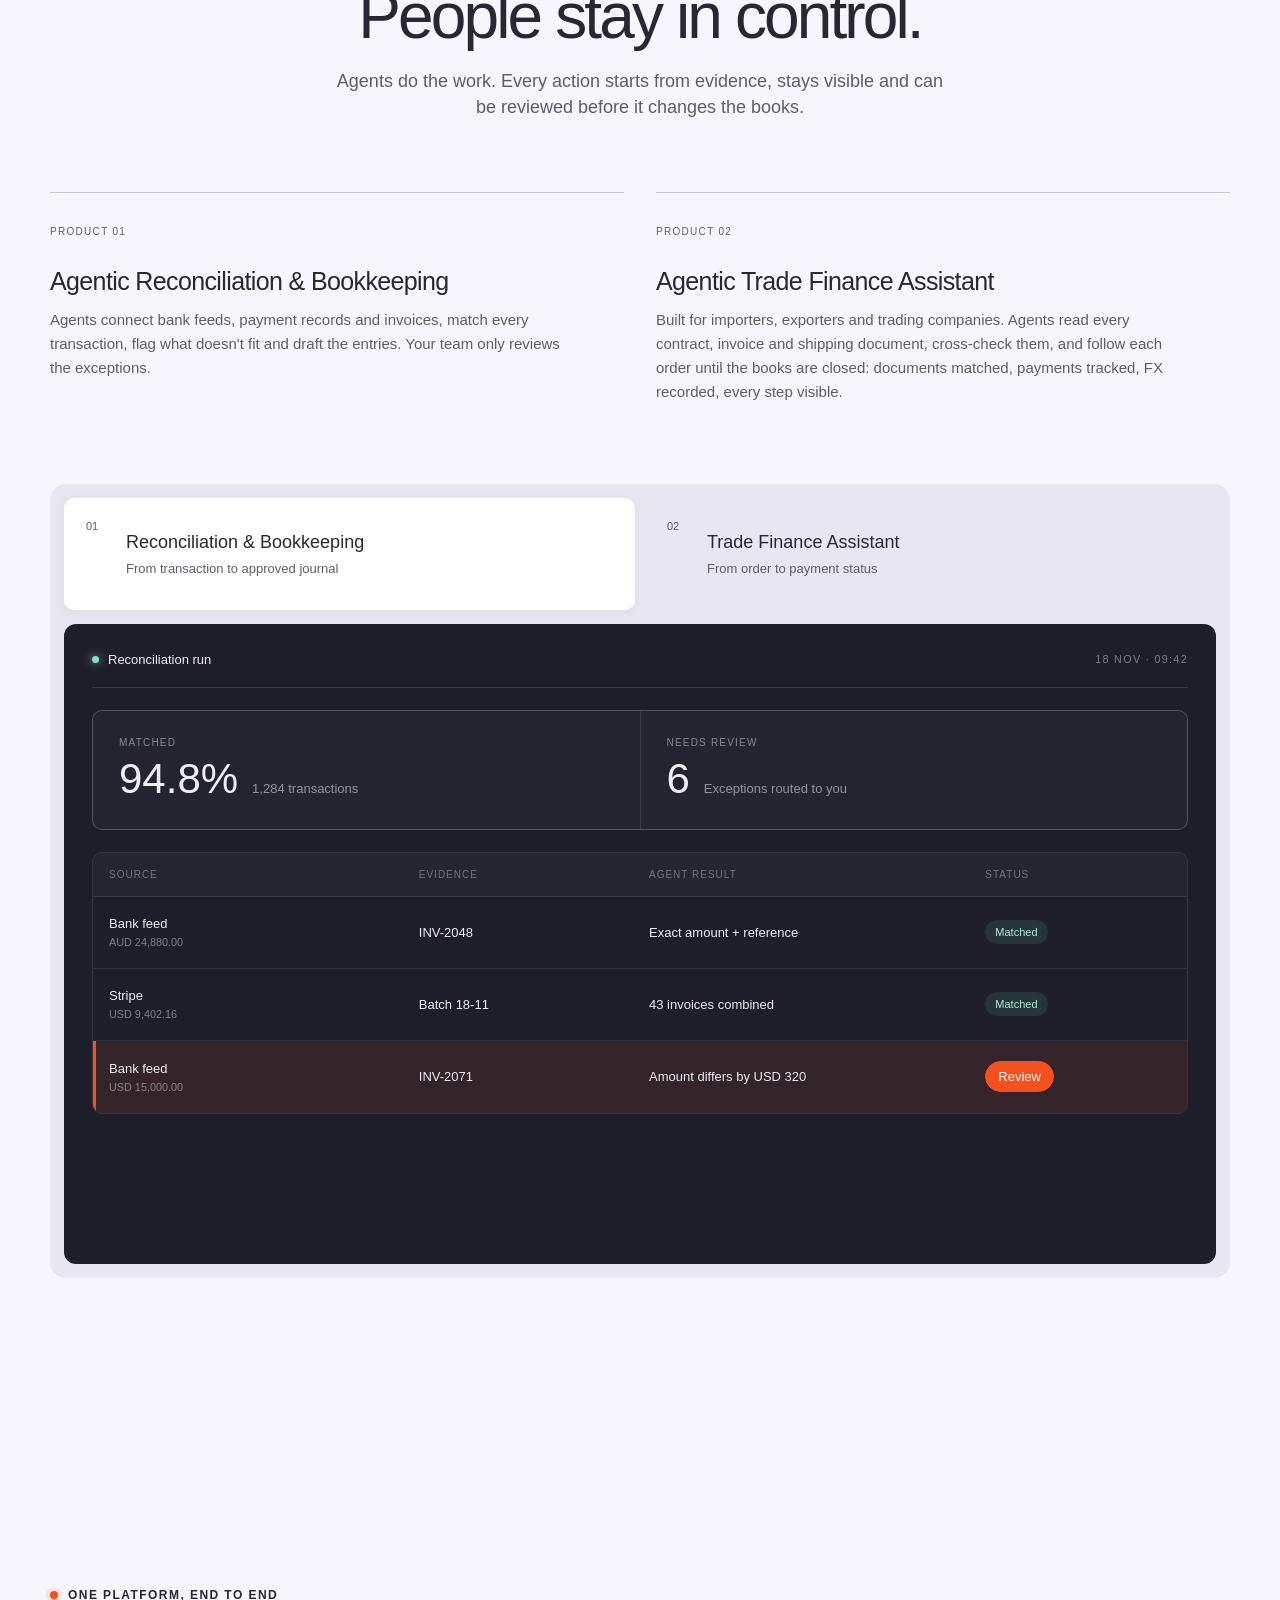
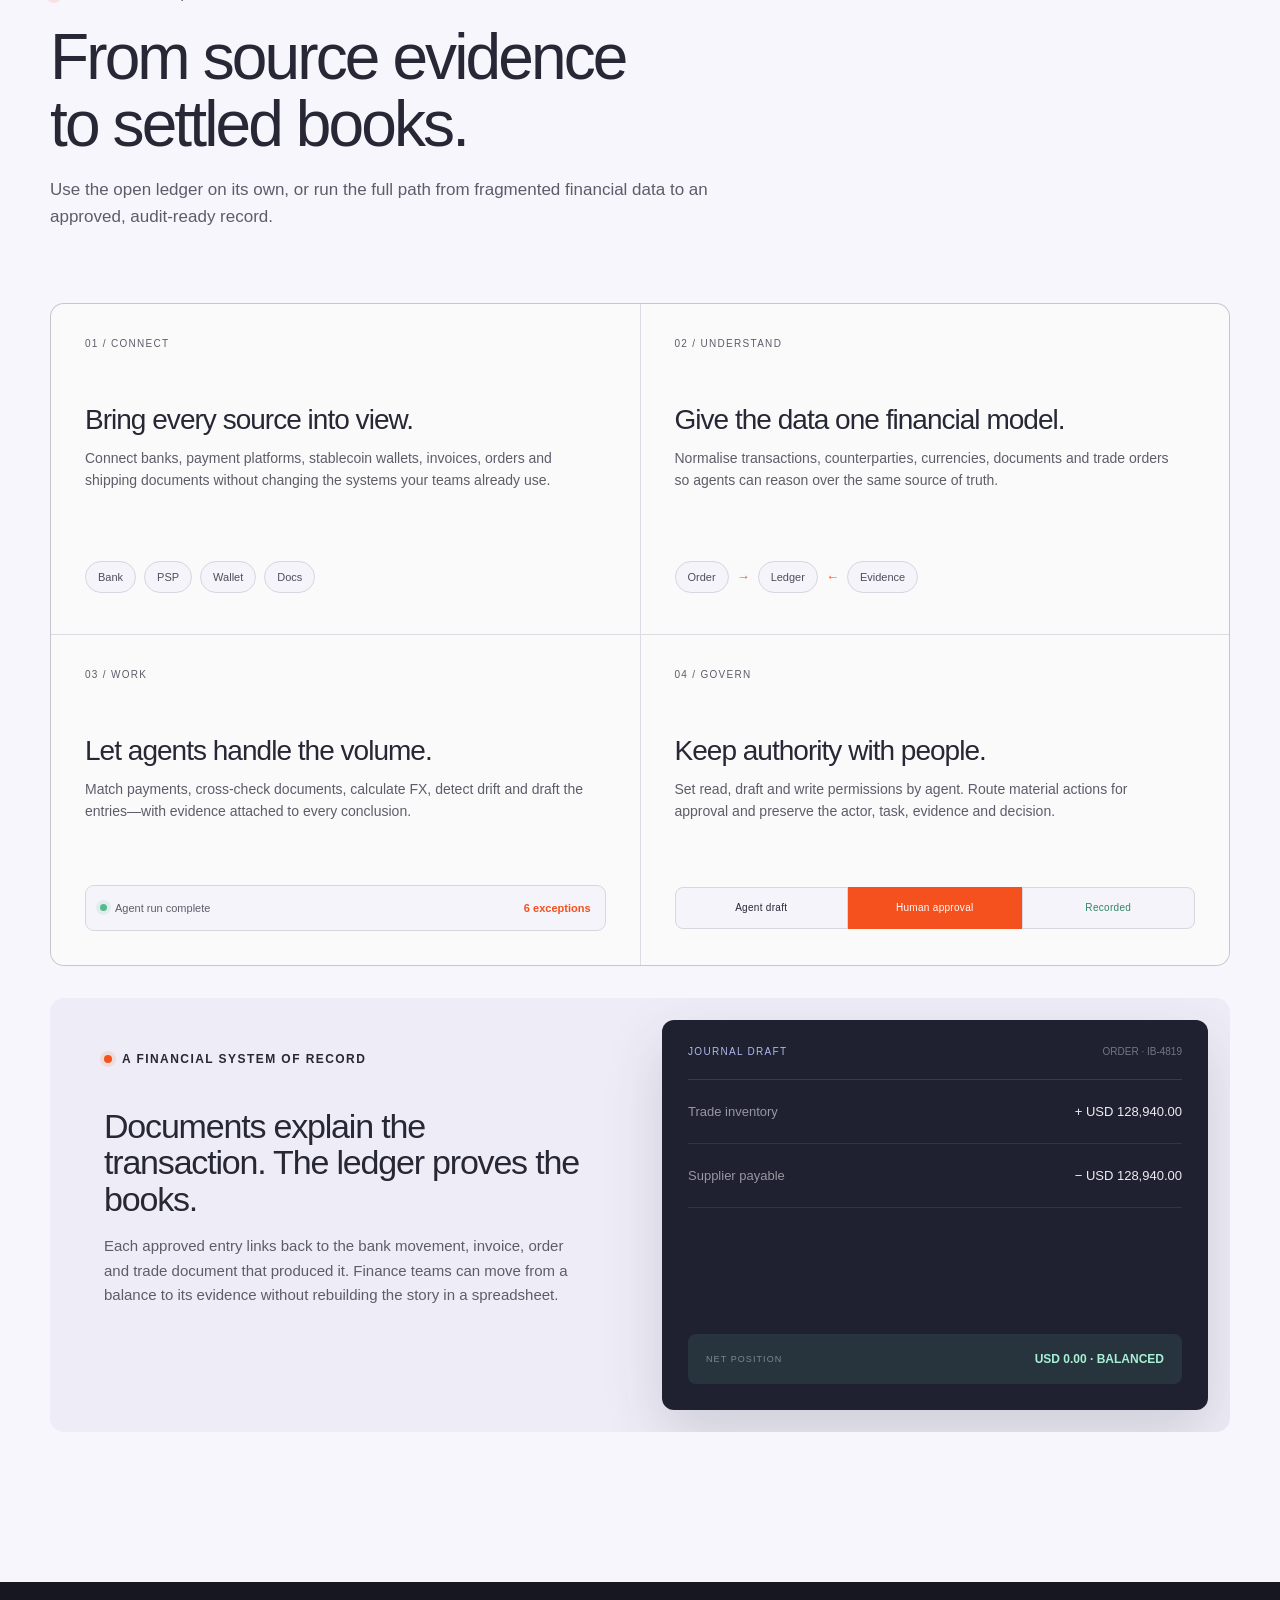
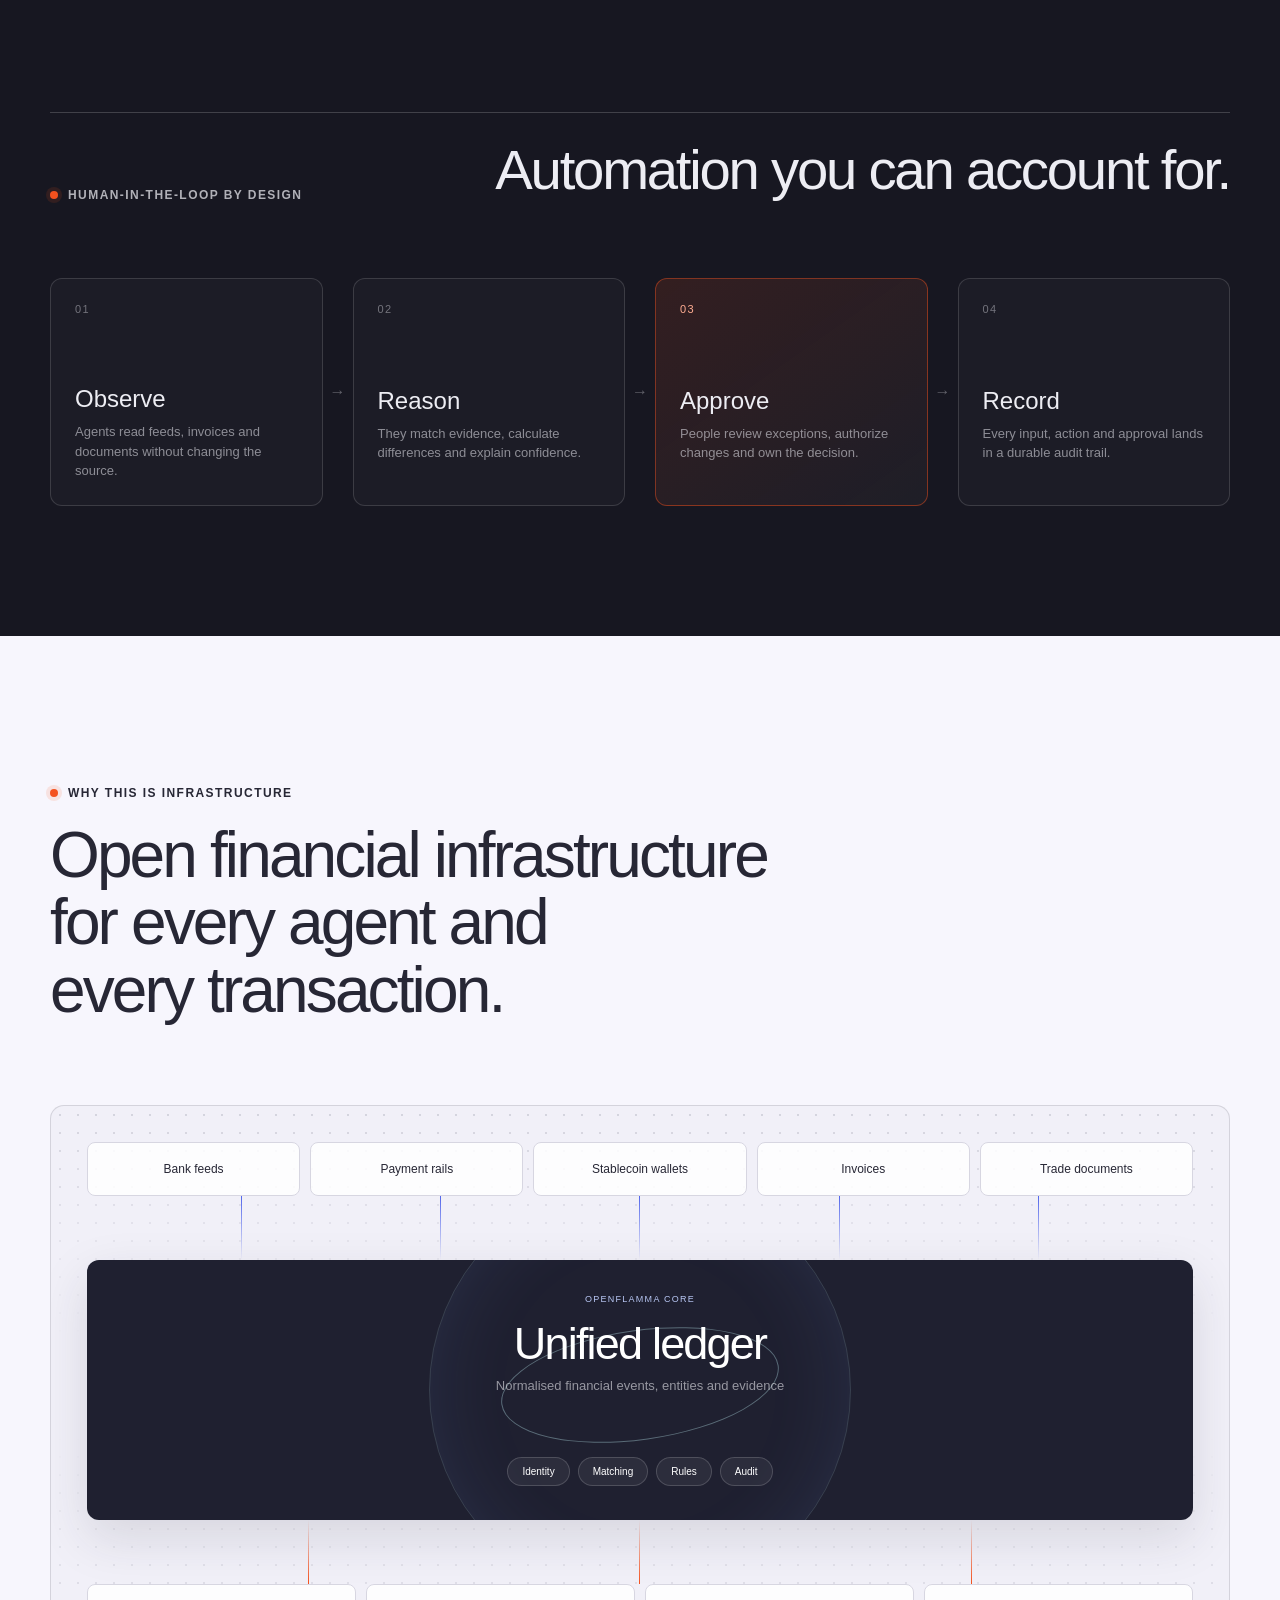
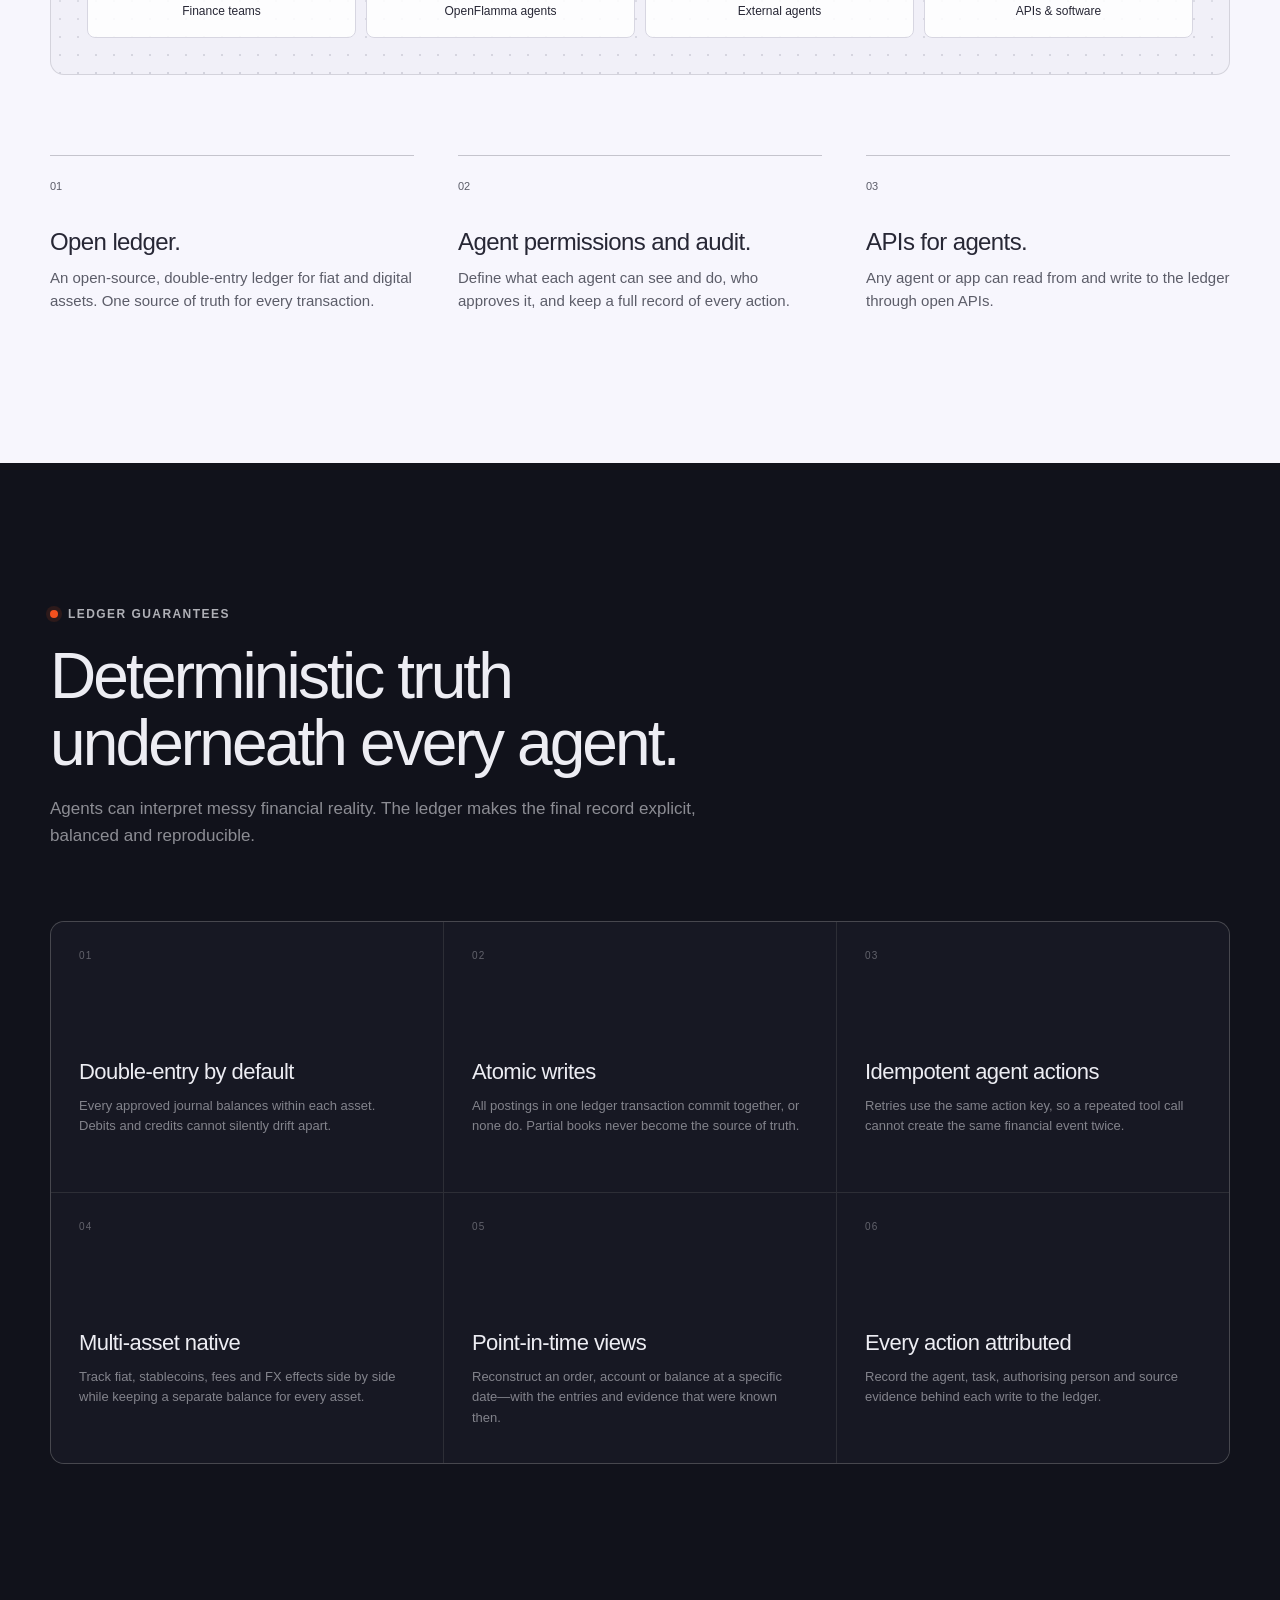
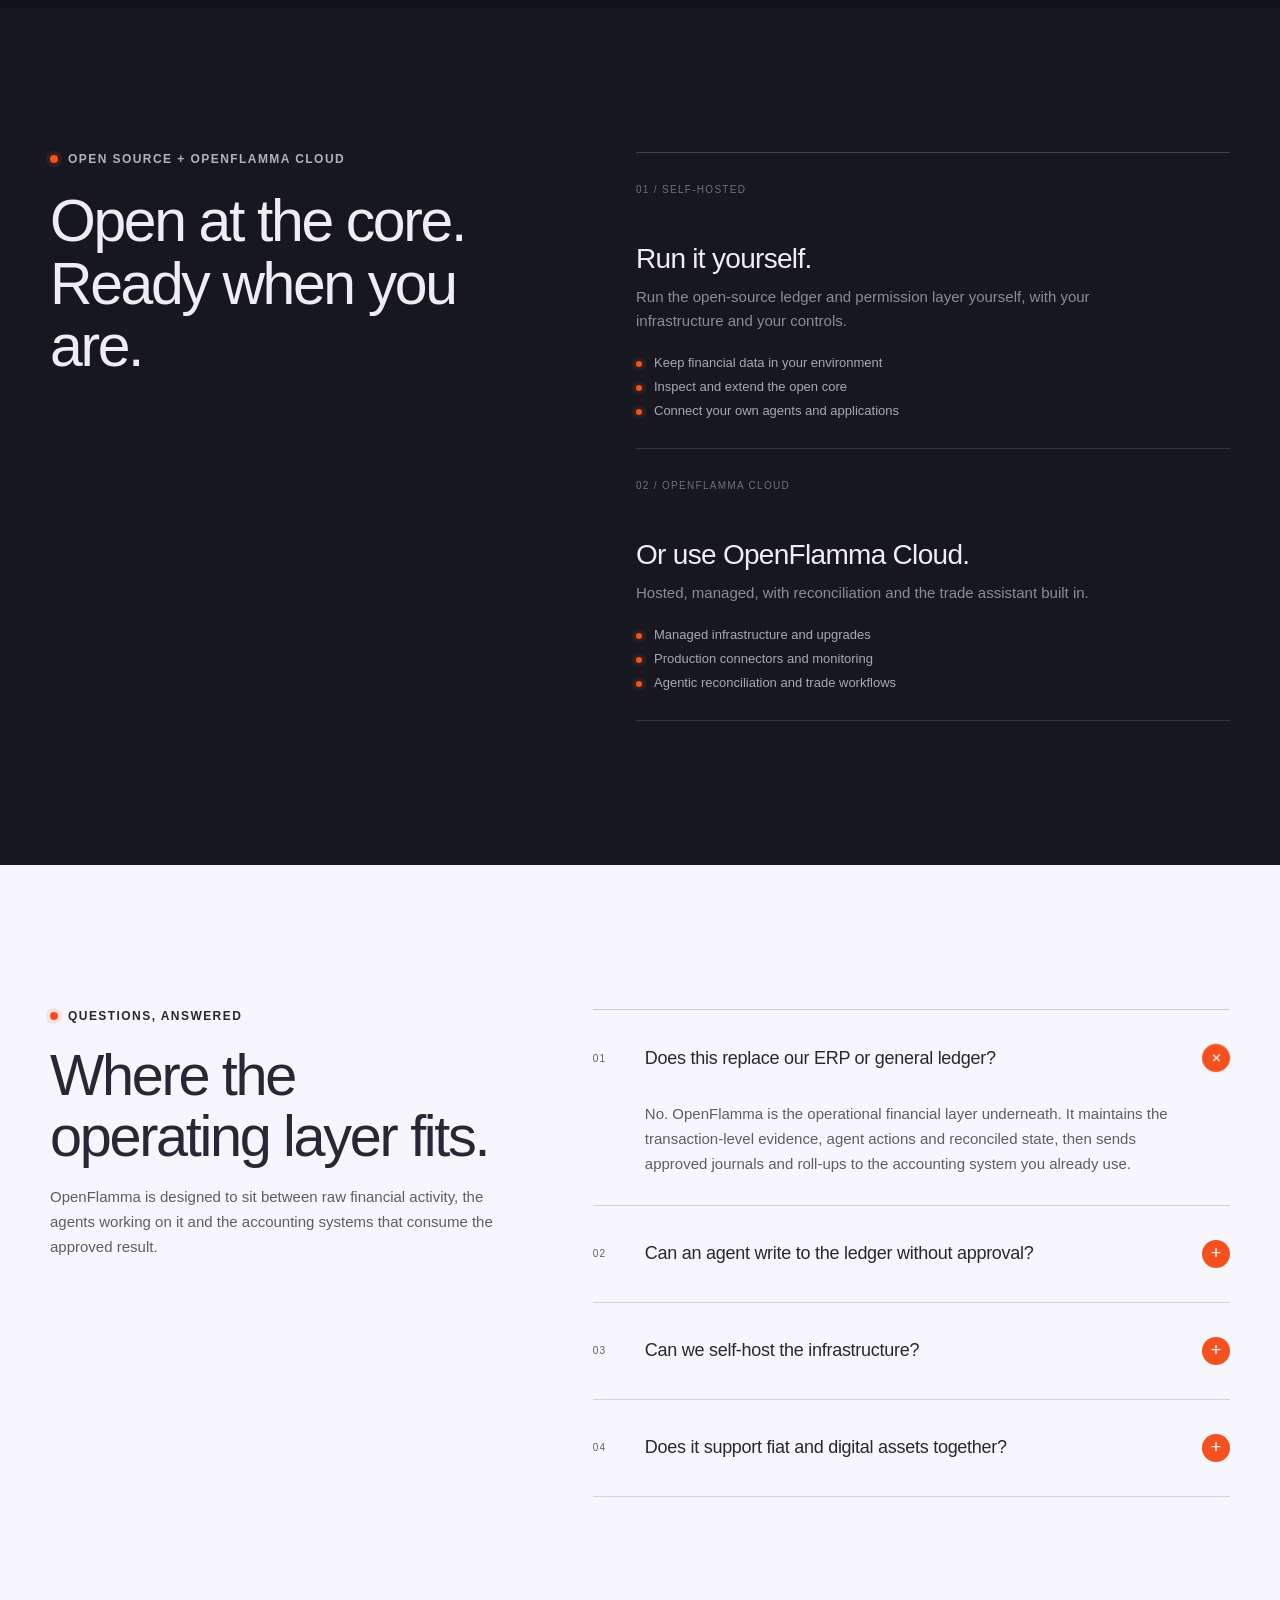
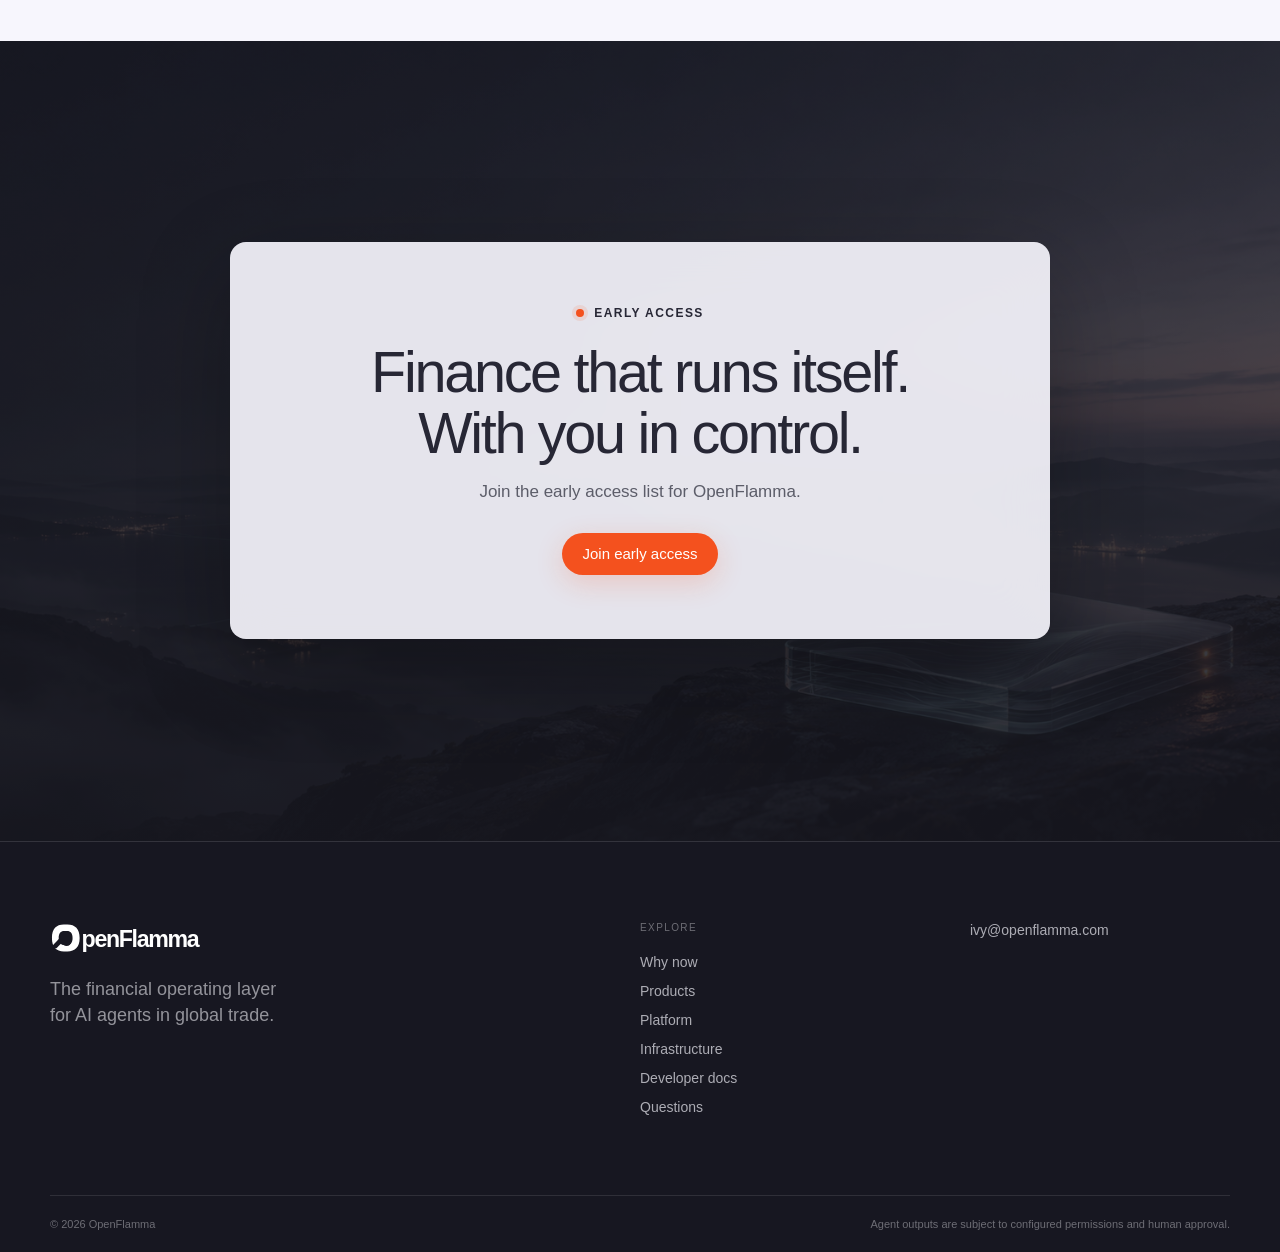
==== commit 1f9fc7d9: "Remove remaining iBnk branding" ====
--- a/index.html
+++ b/index.html
@@ -3,9 +3,9 @@
 <head>
   <meta charset="utf-8" />
   <meta name="viewport" content="width=device-width, initial-scale=1" />
-  <meta name="description" content="OpenFlamma by iBnk is the financial operating layer for AI agents in global trade—turning invoices, bank feeds and trade documents into books, reconciliations and decisions." />
+  <meta name="description" content="OpenFlamma is the financial operating layer for AI agents in global trade—turning invoices, bank feeds and trade documents into books, reconciliations and decisions." />
   <meta name="theme-color" content="#171721" />
-  <title>OpenFlamma by iBnk — The financial operating layer for AI agents in global trade</title>
+  <title>OpenFlamma — The financial operating layer for AI agents in global trade</title>
   <link rel="icon" href="assets/openflamma-mark.svg" type="image/svg+xml" />
   <link rel="stylesheet" href="styles.css" />
 </head>
@@ -41,7 +41,7 @@
         <span class="route-pulse pulse-three"></span>
       </div>
       <div class="hero-copy">
-        <p class="eyebrow eyebrow-dark"><span></span> OpenFlamma <small>by iBnk</small></p>
+        <p class="eyebrow eyebrow-dark"><span></span> OpenFlamma</p>
         <h1>The financial operating layer for AI agents in global trade.</h1>
         <p class="hero-lead">Every invoice, bank feed, shipment document and multi-currency payment, read, reconciled and recorded by AI agents, on one open ledger, approved by your team.</p>
         <div class="hero-actions">
@@ -239,7 +239,7 @@
           <div class="layer-lines" aria-hidden="true"><i></i><i></i><i></i><i></i><i></i></div>
           <div class="ledger-core">
             <div class="core-orbit" aria-hidden="true"></div>
-            <p><small>OPENFLAMMA CORE · BY iBNK</small><strong>Unified ledger</strong><span>Normalised financial events, entities and evidence</span></p>
+            <p><small>OPENFLAMMA CORE</small><strong>Unified ledger</strong><span>Normalised financial events, entities and evidence</span></p>
             <div class="core-modules"><span>Identity</span><span>Matching</span><span>Rules</span><span>Audit</span></div>
           </div>
           <div class="layer-lines layer-lines-down" aria-hidden="true"><i></i><i></i><i></i></div>
@@ -274,7 +274,7 @@
     <section class="open-cloud">
       <div class="section-shell open-cloud-grid">
         <div class="open-cloud-heading reveal">
-          <p class="eyebrow eyebrow-dark"><span></span> Open source + iBnk Cloud</p>
+          <p class="eyebrow eyebrow-dark"><span></span> Open source + OpenFlamma Cloud</p>
           <h2>Open at the core.<br />Ready when you are.</h2>
         </div>
         <div class="deployment-options reveal">
@@ -285,8 +285,8 @@
             <ul><li>Keep financial data in your environment</li><li>Inspect and extend the open core</li><li>Connect your own agents and applications</li></ul>
           </article>
           <article>
-            <span>02 / IBNK CLOUD</span>
-            <h3>Or use iBnk Cloud.</h3>
+            <span>02 / OPENFLAMMA CLOUD</span>
+            <h3>Or use OpenFlamma Cloud.</h3>
             <p>Hosted, managed, with reconciliation and the trade assistant built in.</p>
             <ul><li>Managed infrastructure and upgrades</li><li>Production connectors and monitoring</li><li>Agentic reconciliation and trade workflows</li></ul>
           </article>
@@ -300,7 +300,7 @@
         <div class="question-list">
           <details class="reveal" open><summary><span>01</span>Does this replace our ERP or general ledger?<i>+</i></summary><p>No. OpenFlamma is the operational financial layer underneath. It maintains the transaction-level evidence, agent actions and reconciled state, then sends approved journals and roll-ups to the accounting system you already use.</p></details>
           <details class="reveal"><summary><span>02</span>Can an agent write to the ledger without approval?<i>+</i></summary><p>Only if you permit it. An agent can be read-only, draft-only, limited by amount or counterparty, or required to obtain human approval before any write is committed.</p></details>
-          <details class="reveal"><summary><span>03</span>Can we self-host the infrastructure?<i>+</i></summary><p>Yes. Run the open-source ledger and permission layer in your own environment, or use iBnk Cloud for a managed deployment with connectors and agent products included.</p></details>
+          <details class="reveal"><summary><span>03</span>Can we self-host the infrastructure?<i>+</i></summary><p>Yes. Run the open-source ledger and permission layer in your own environment, or use OpenFlamma Cloud for a managed deployment with connectors and agent products included.</p></details>
           <details class="reveal"><summary><span>04</span>Does it support fiat and digital assets together?<i>+</i></summary><p>Yes. The multi-asset model keeps separate balances for currencies and digital assets while linking conversions, fees and FX effects to the same order and evidence trail.</p></details>
         </div>
       </div>
@@ -322,7 +322,7 @@
     <div class="footer-main">
       <div class="footer-brand"><div><img src="assets/openflamma-logo-white.svg" alt="OpenFlamma" /></div><p>The financial operating layer<br />for AI agents in global trade.</p></div>
       <div class="footer-links"><small>EXPLORE</small><a href="#why">Why now</a><a href="#products">Products</a><a href="#platform">Platform</a><a href="#layer">Infrastructure</a><a href="docs/">Developer docs</a><a href="#questions">Questions</a></div>
-      <div class="footer-links"><small>IBNK</small><a href="https://ibnk.xyz">Main website ↗</a><a href="mailto:ivy@openflamma.com">ivy@openflamma.com</a></div>
+      <div class="footer-links"><a href="mailto:ivy@openflamma.com">ivy@openflamma.com</a></div>
     </div>
     <div class="footer-bottom"><span>© 2026 OpenFlamma</span><span>Agent outputs are subject to configured permissions and human approval.</span></div>
   </footer>
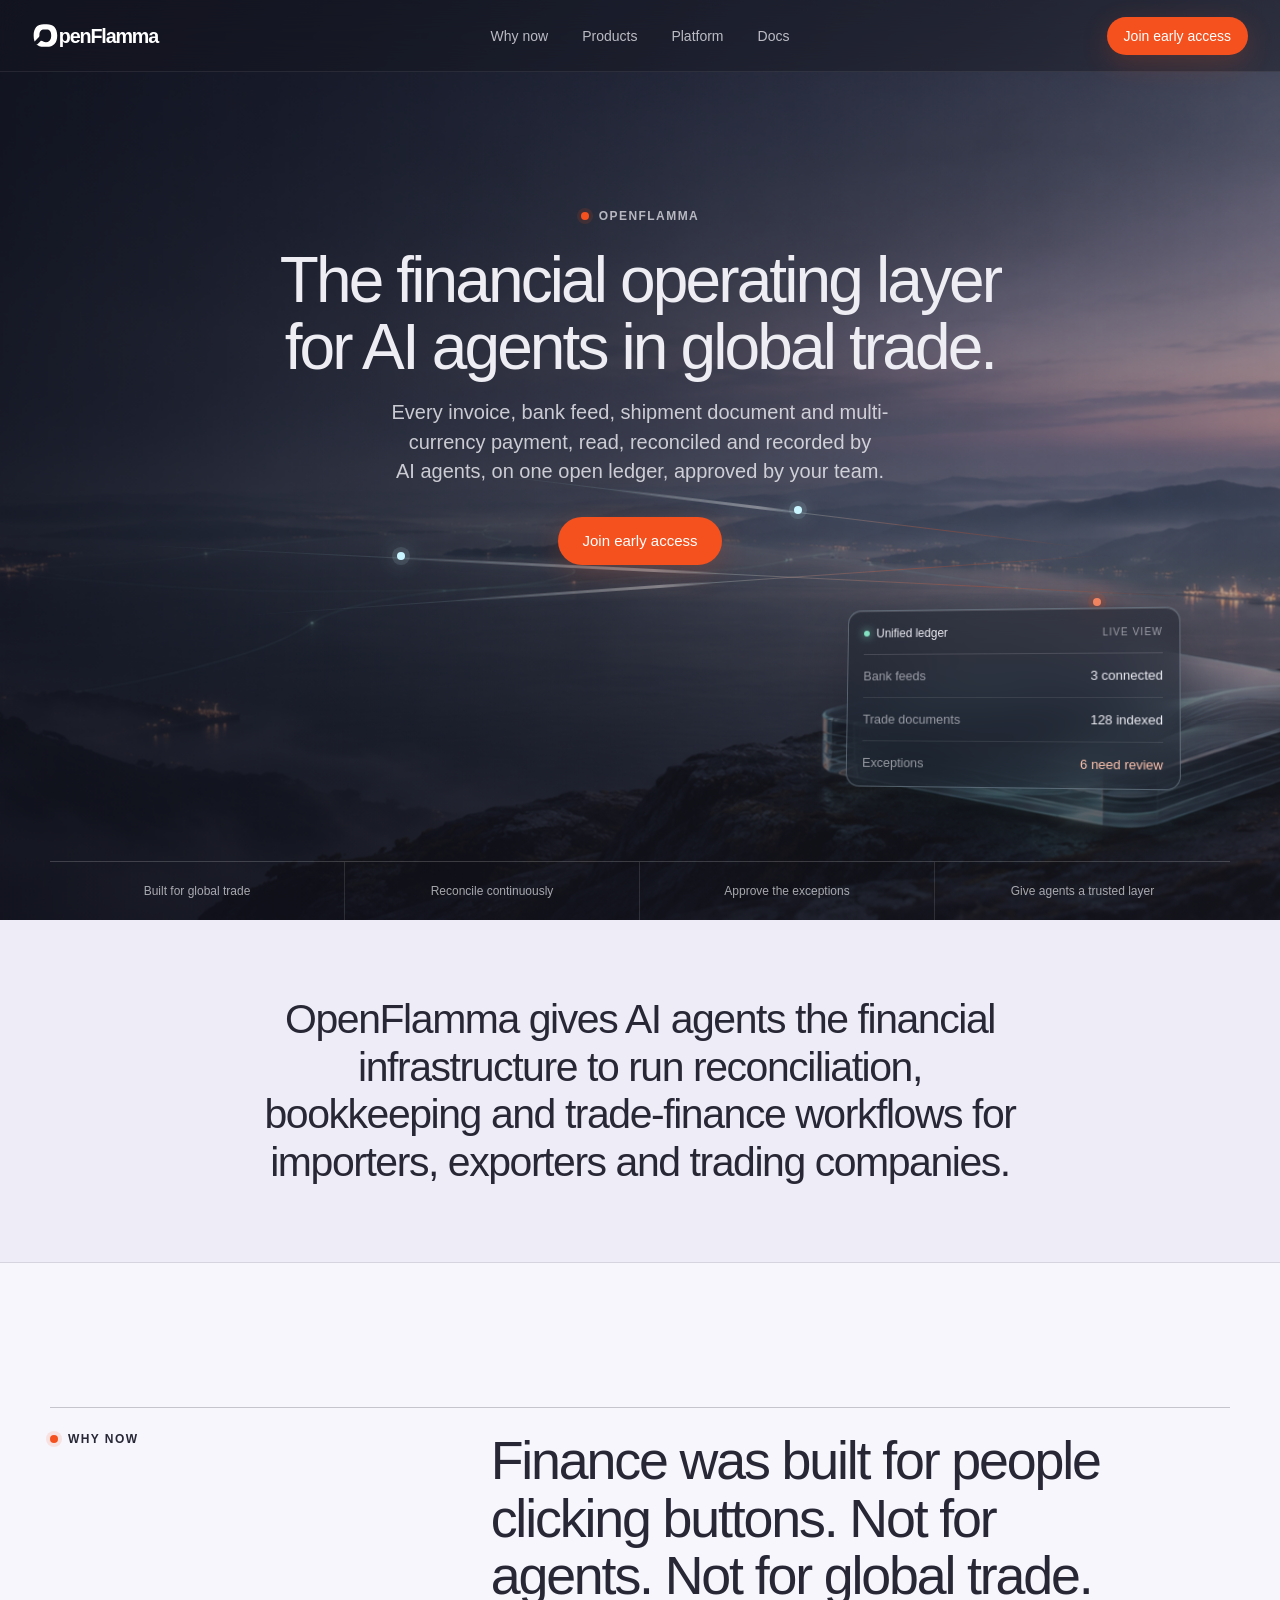
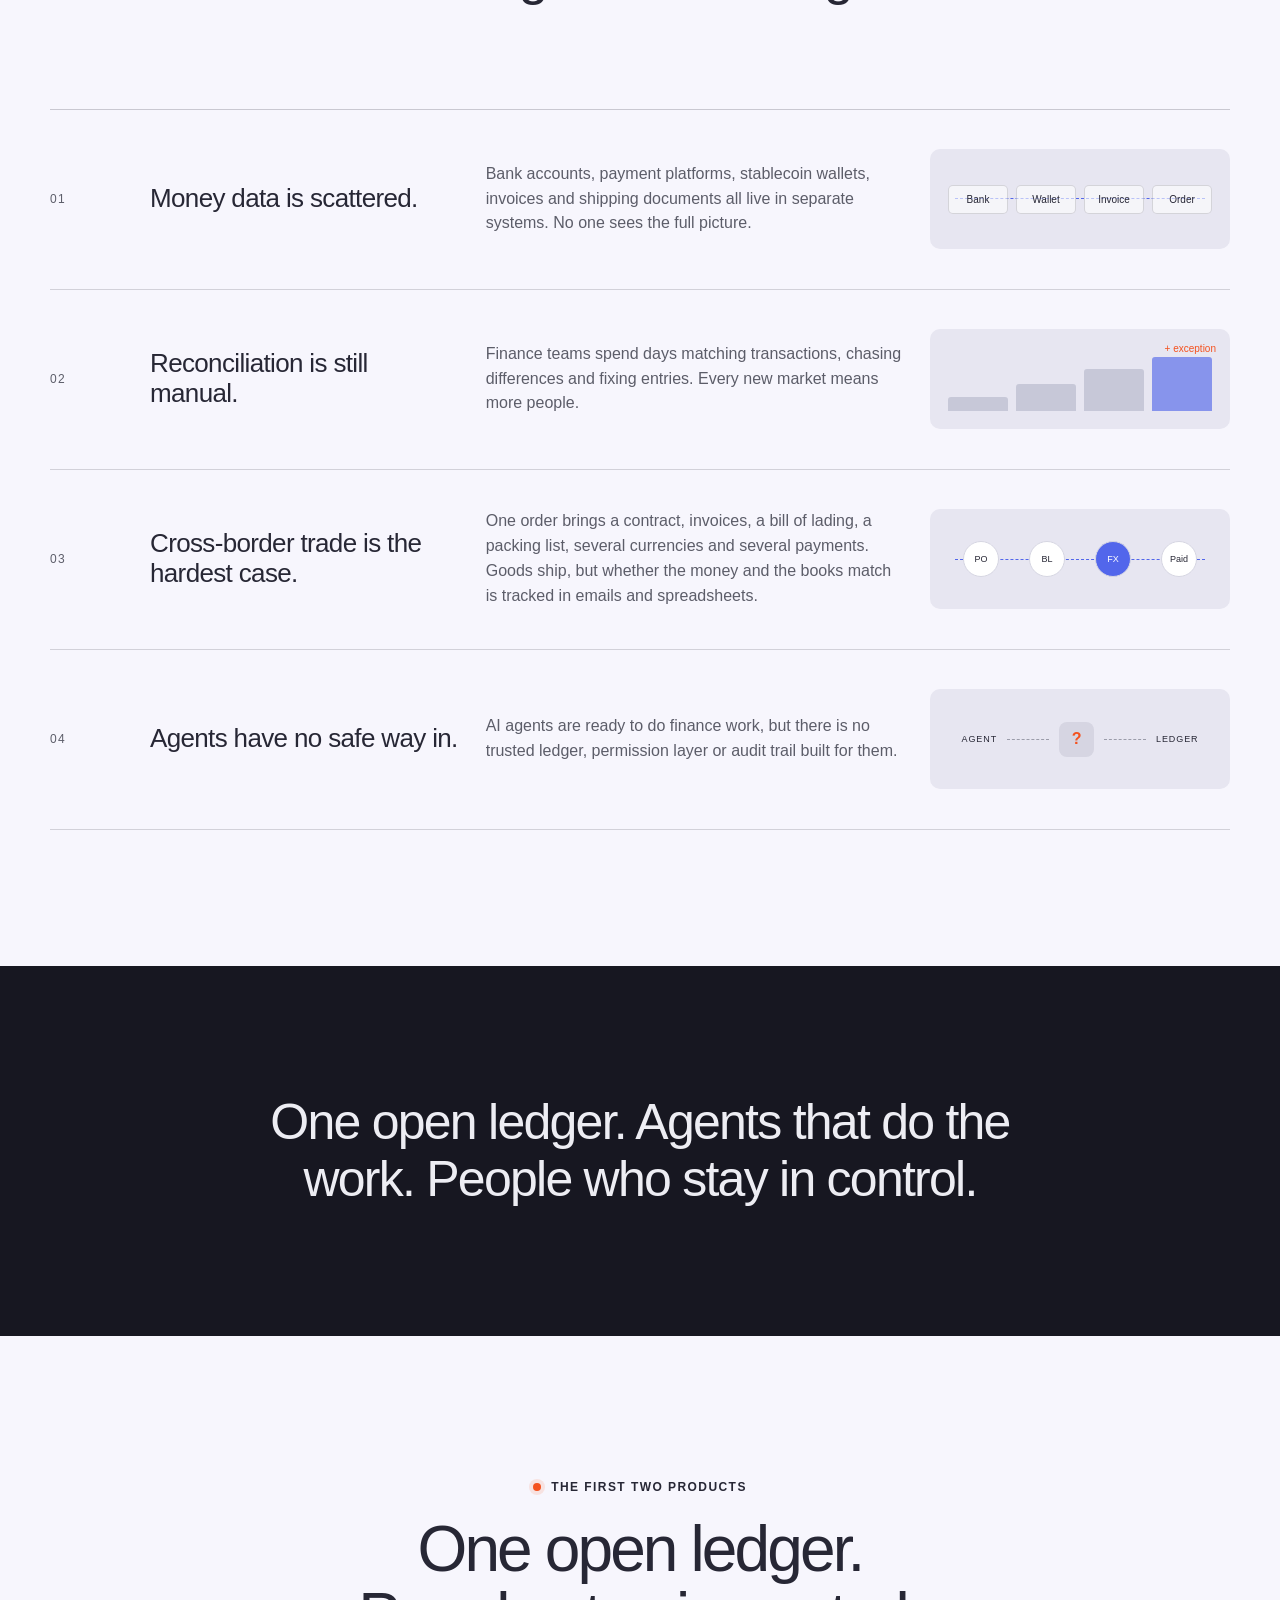
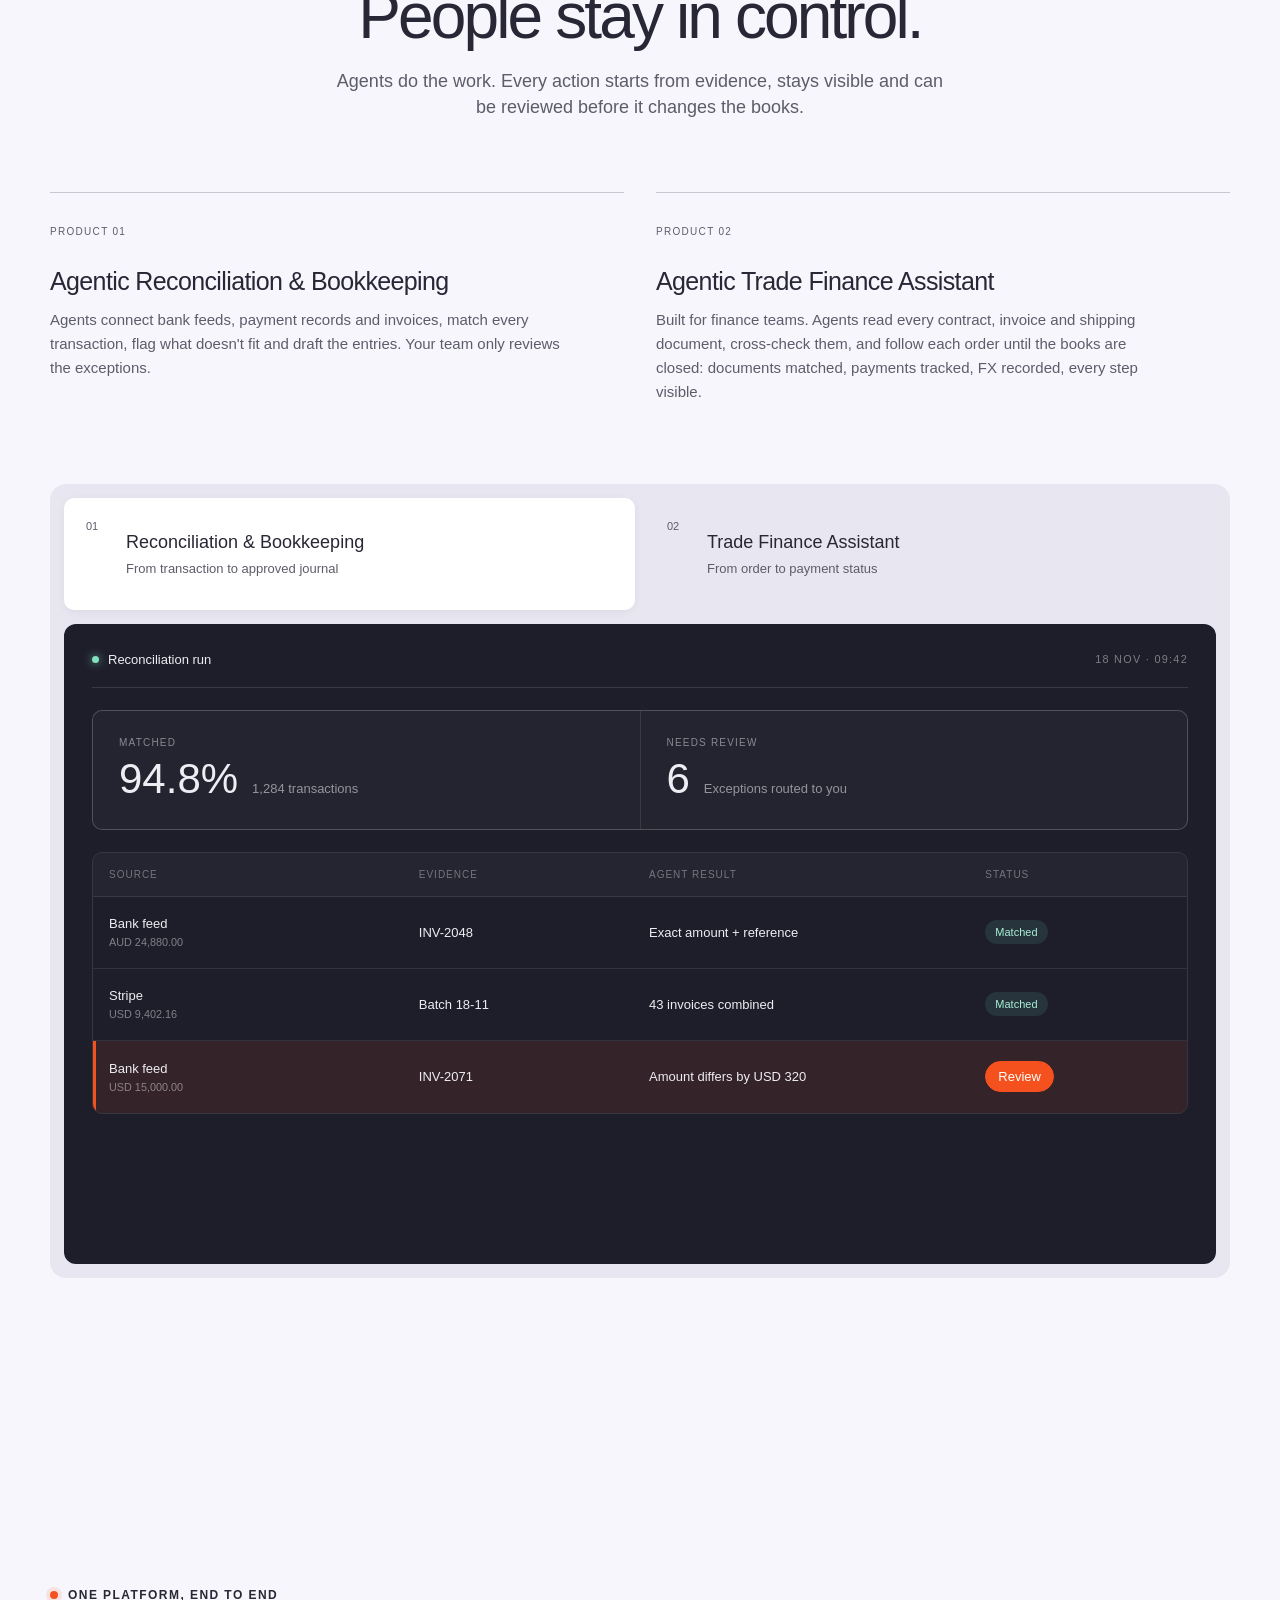
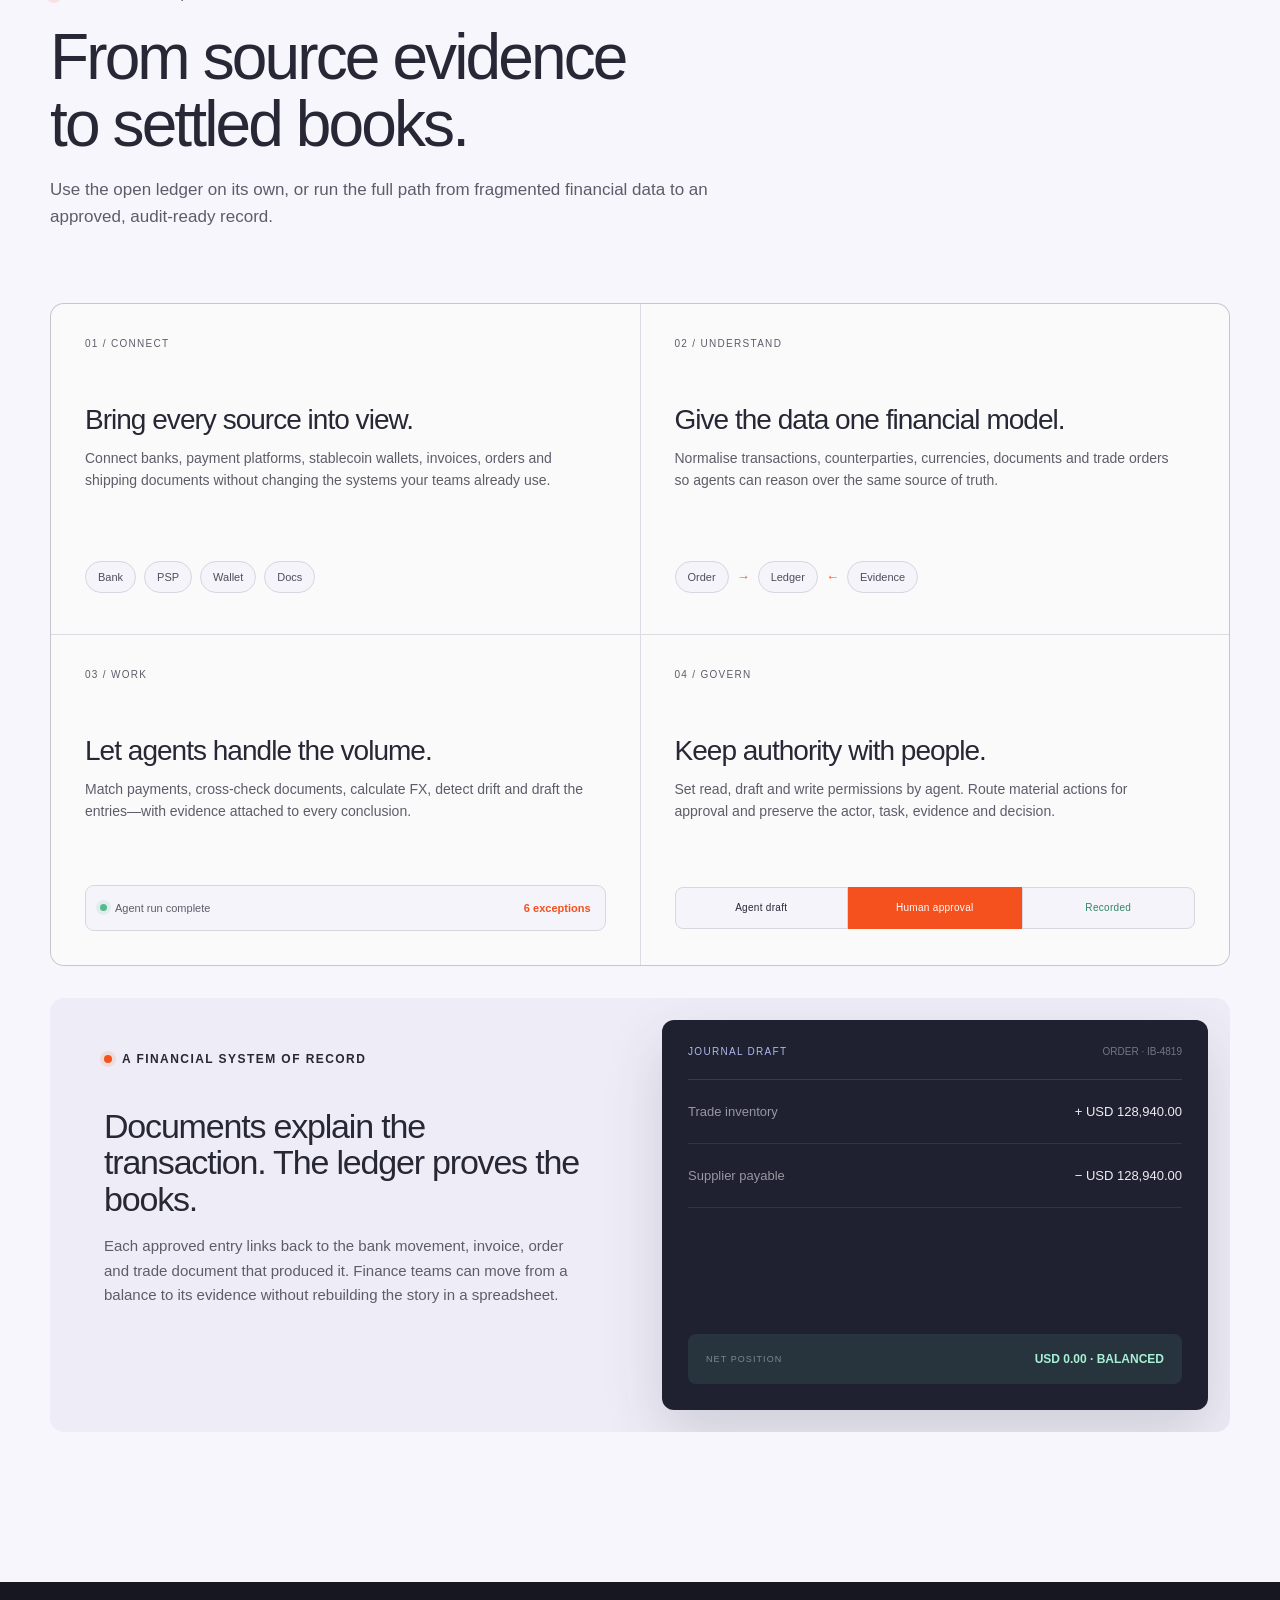
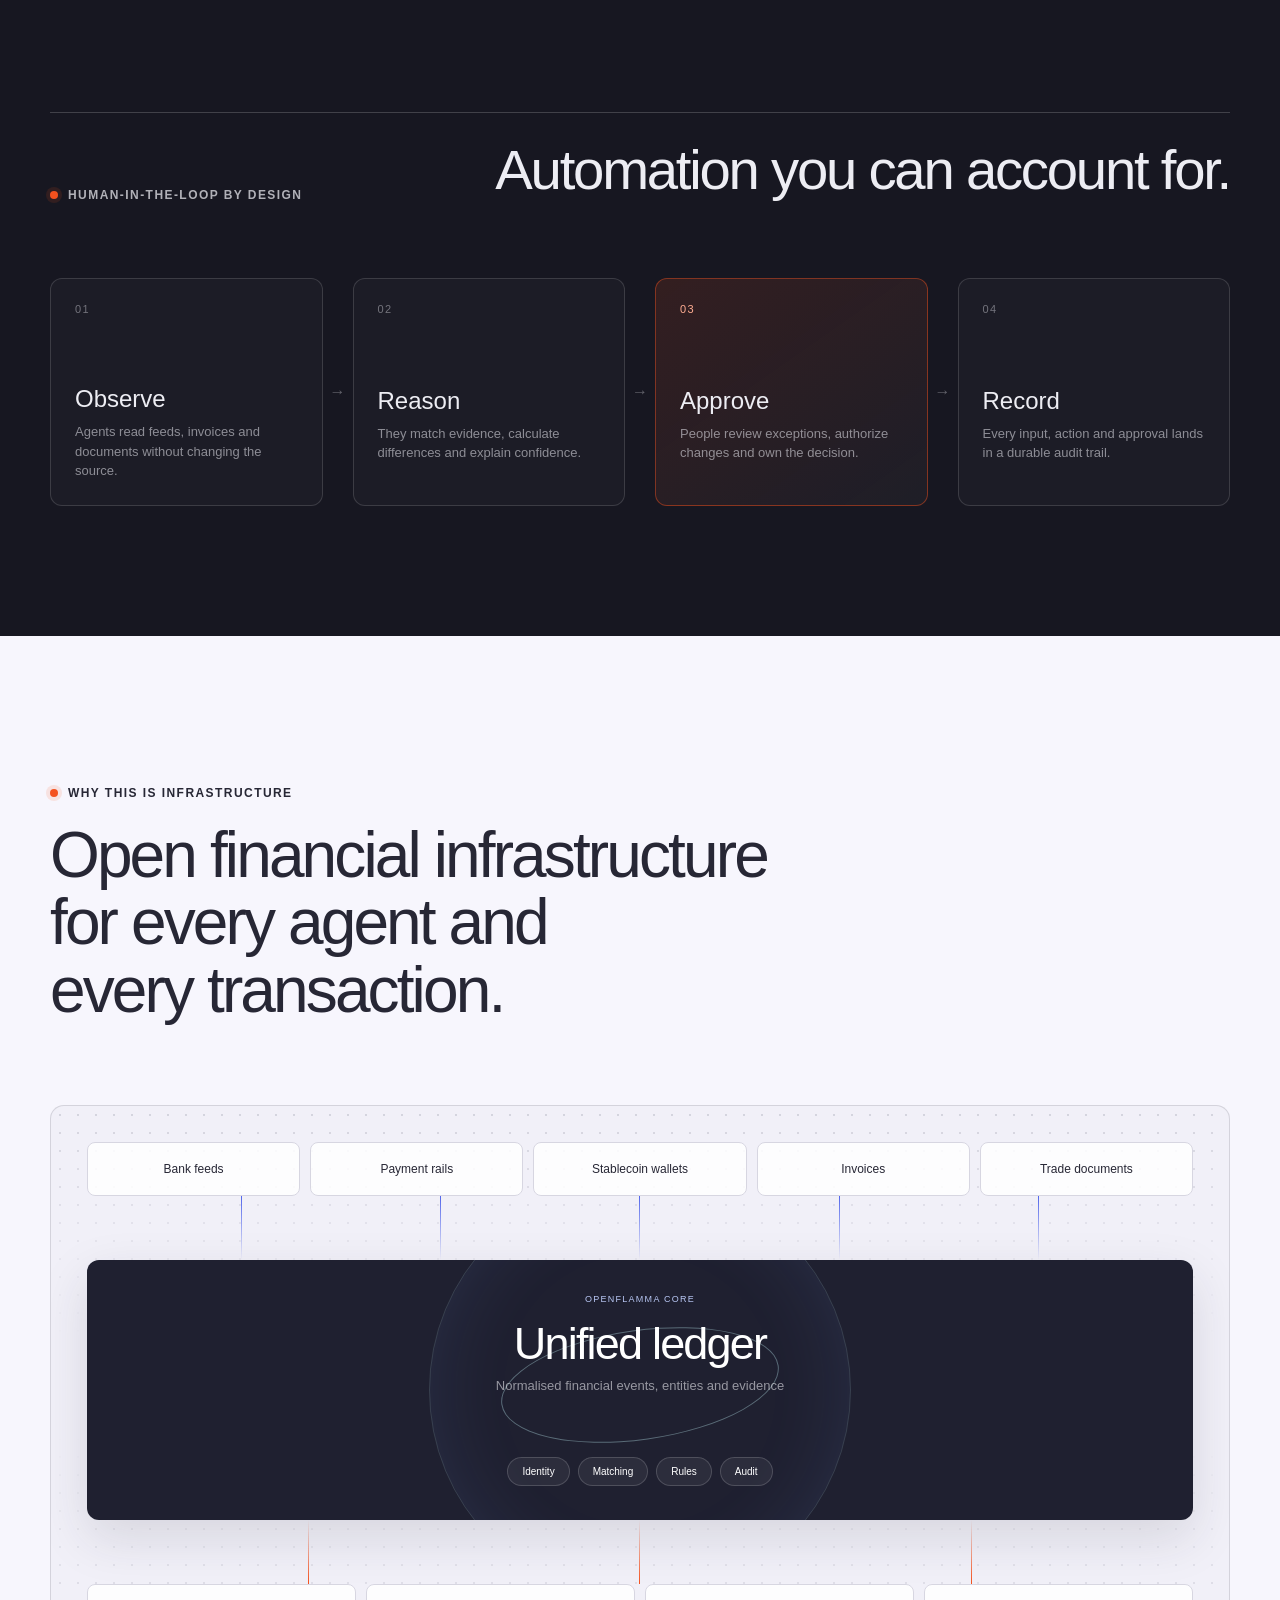
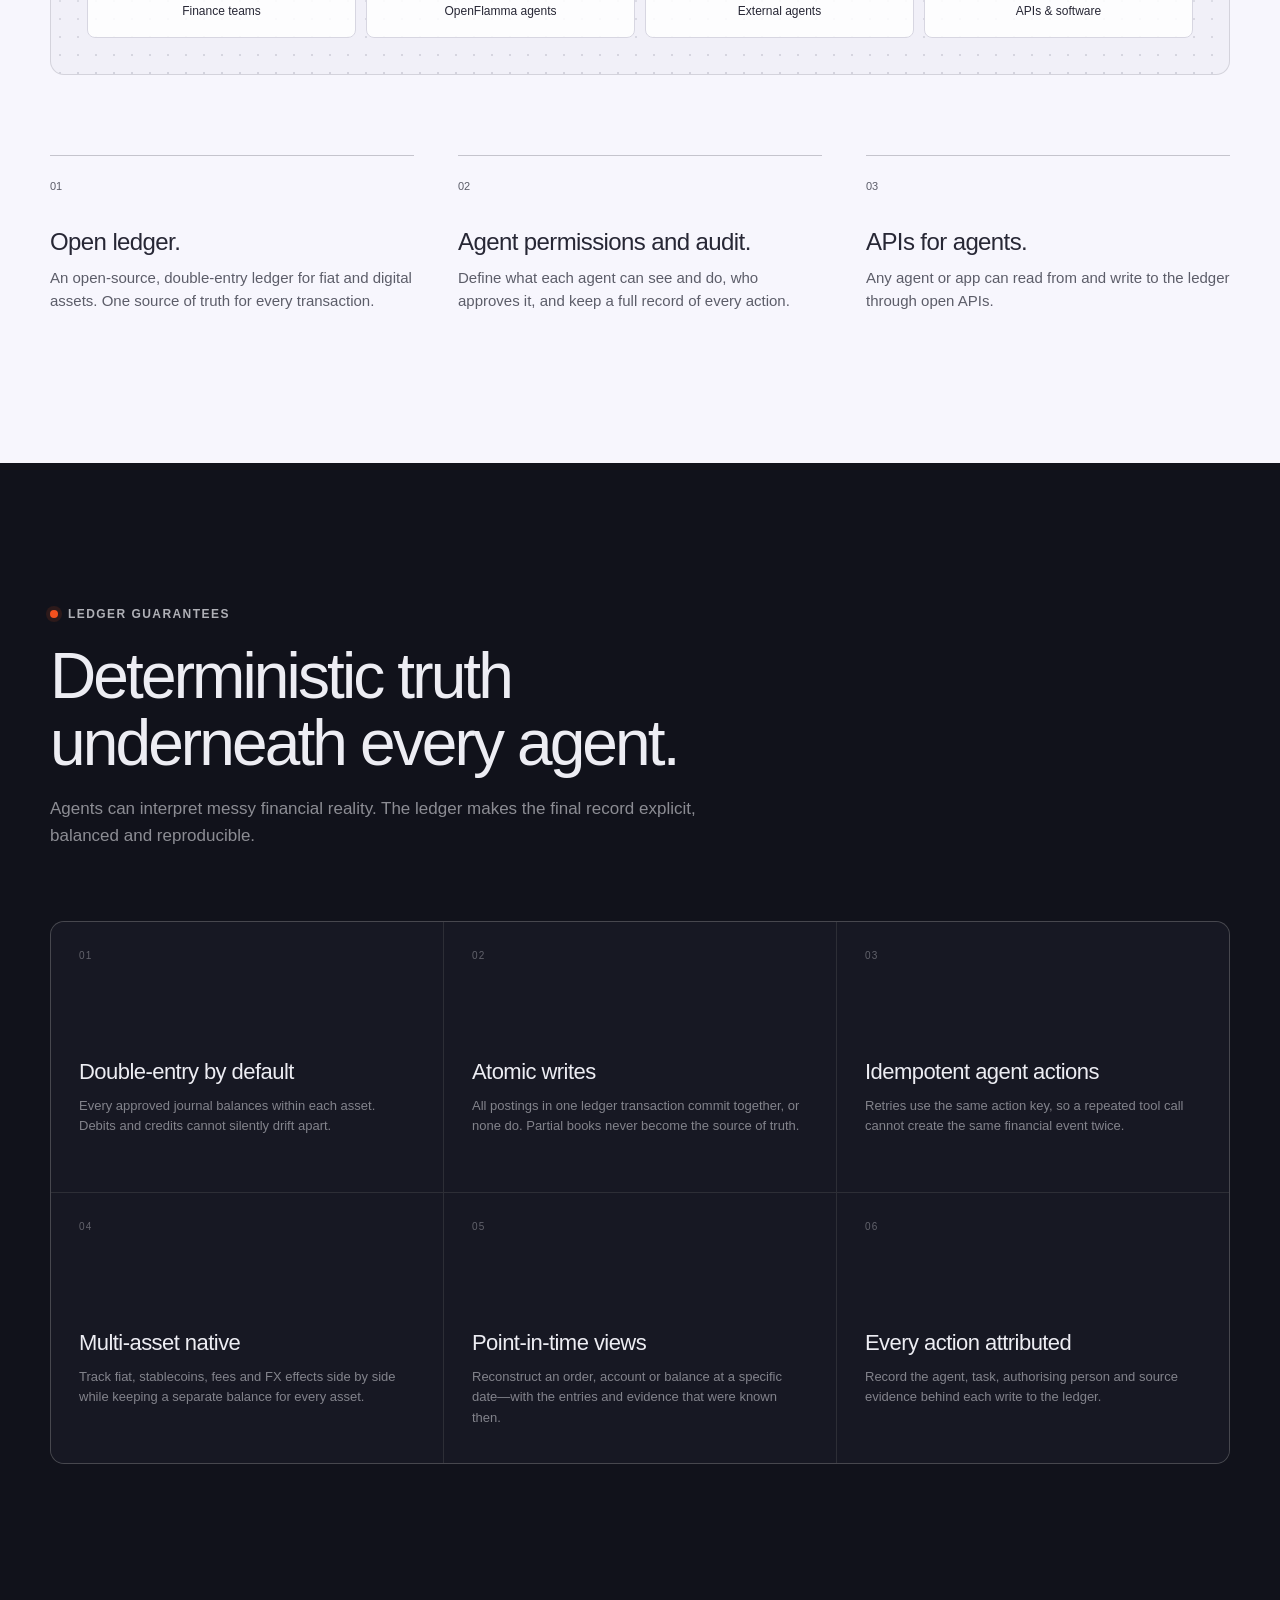
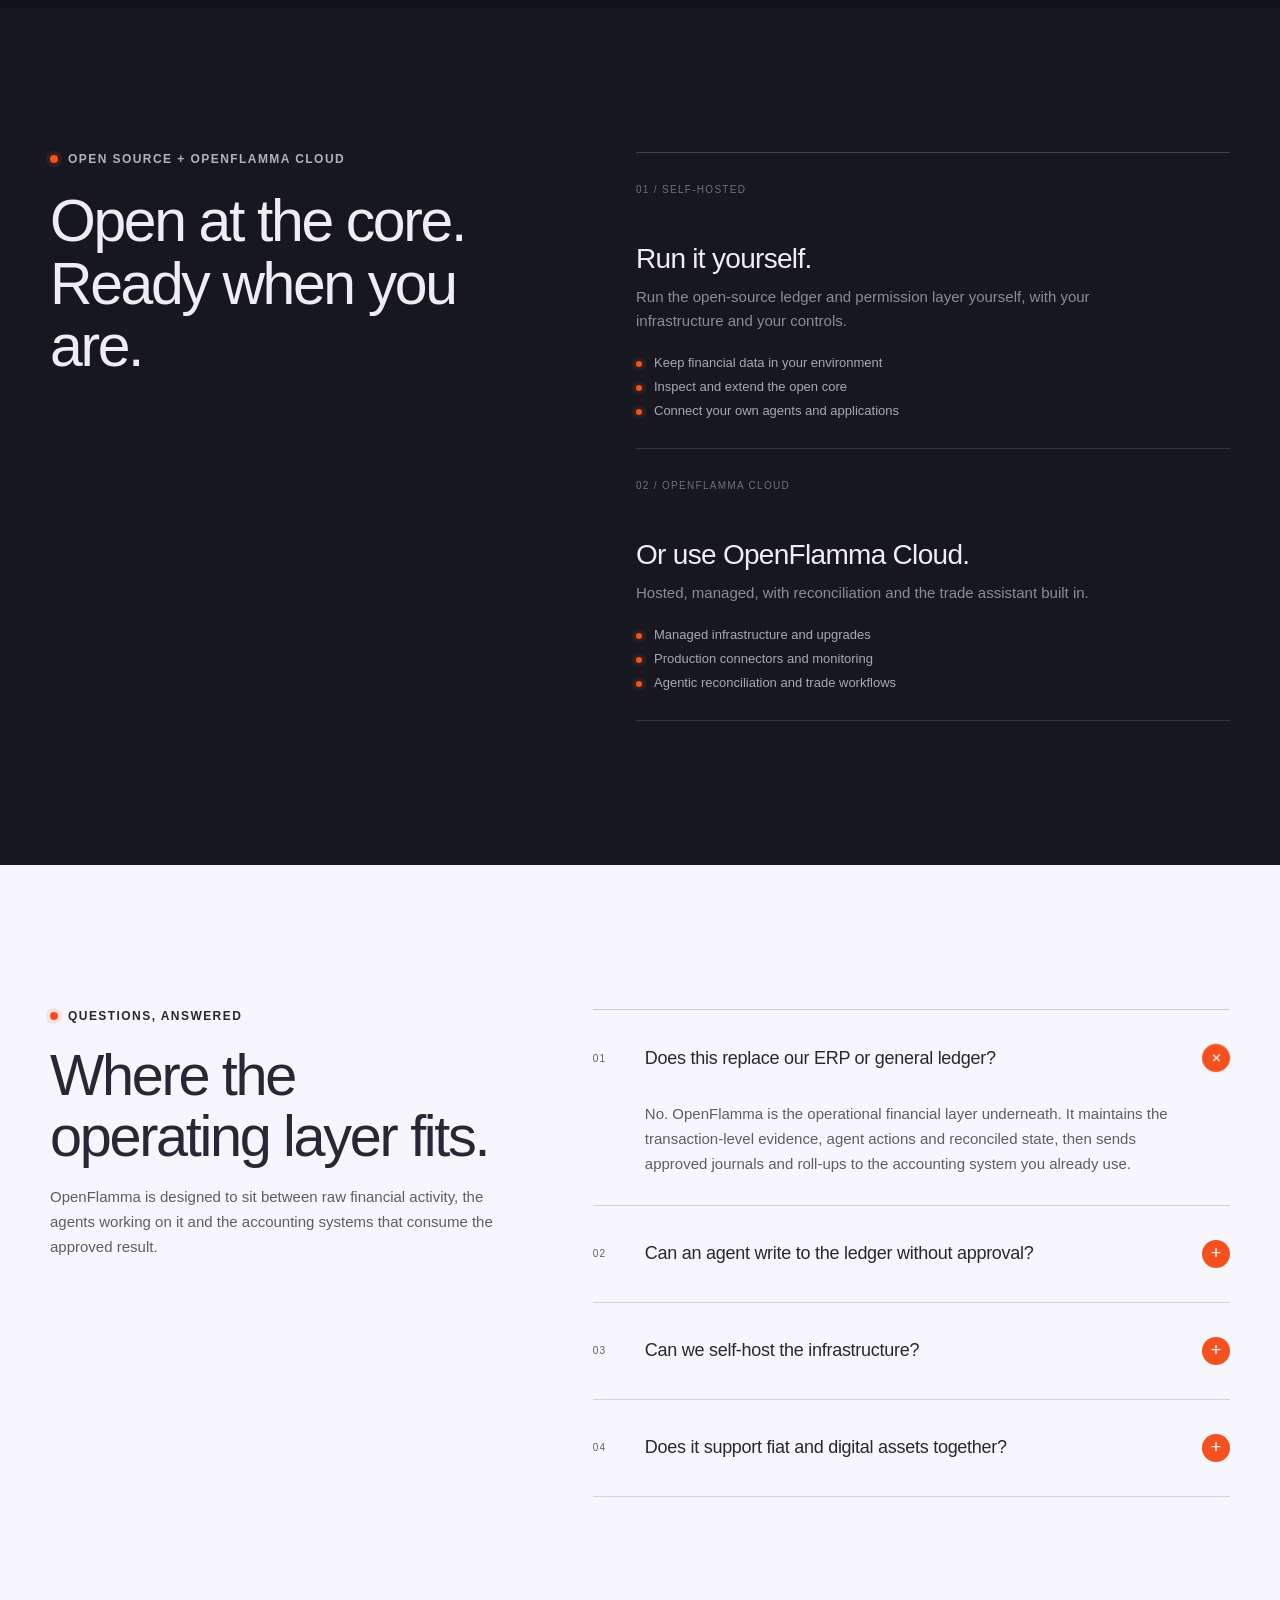
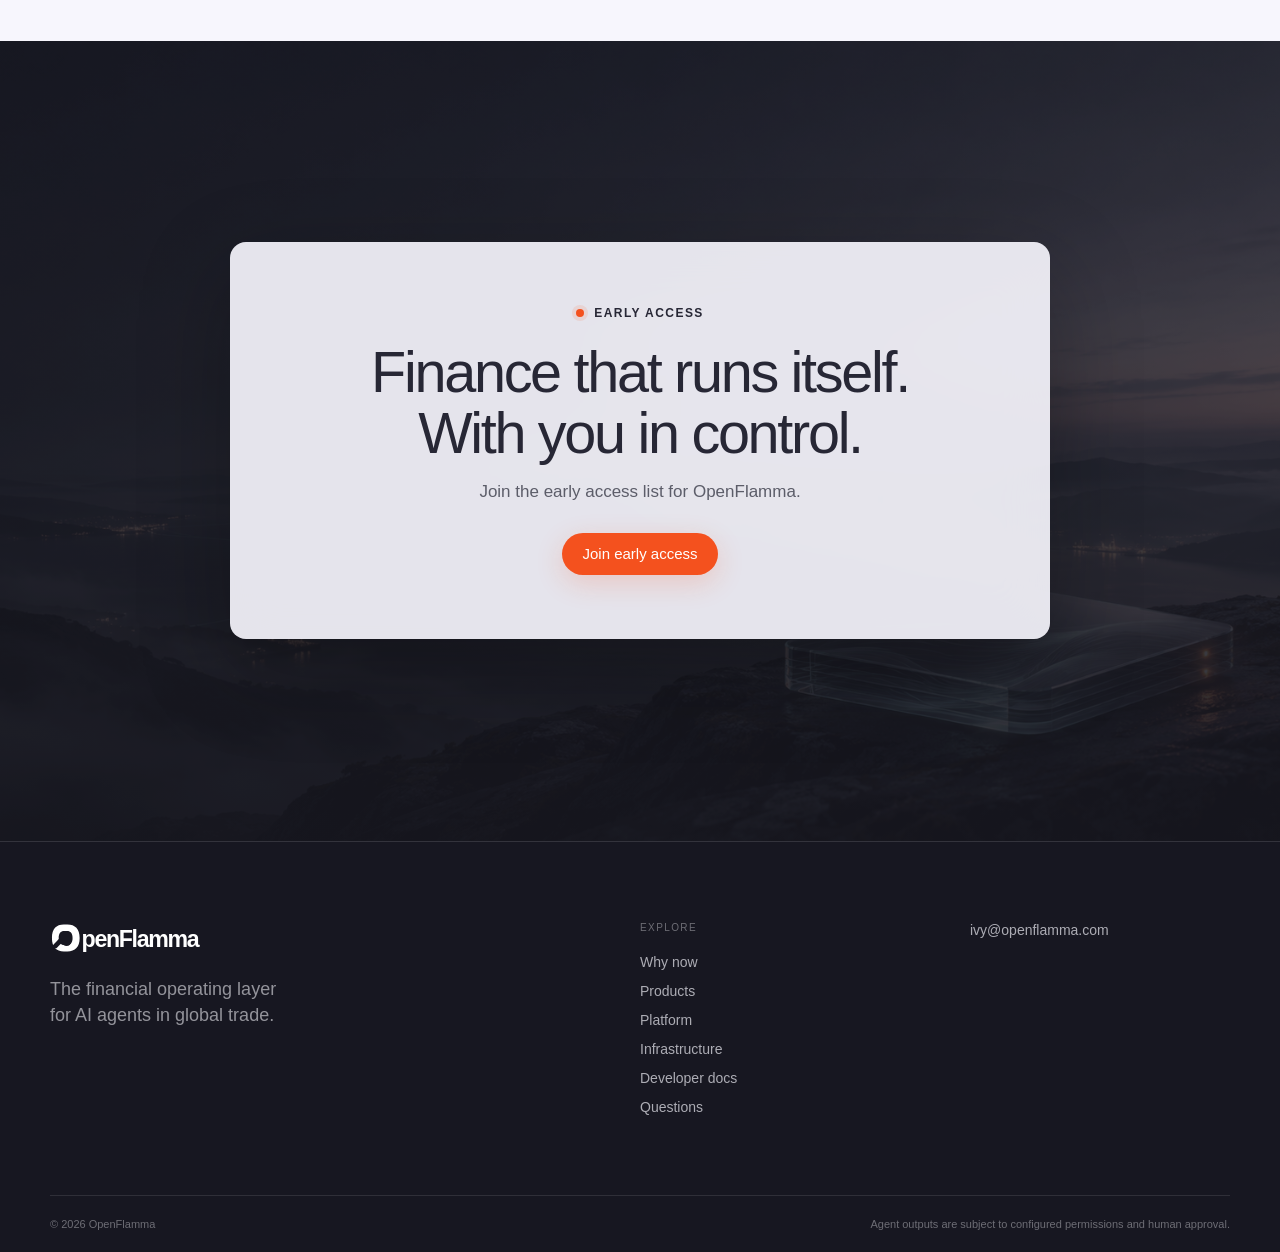
==== commit 46b14cf8: "Update tagline to Built for finance teams" ====
--- a/index.html
+++ b/index.html
@@ -119,7 +119,7 @@
           <article class="reveal">
             <span>PRODUCT 02</span>
             <h3>Agentic Trade Finance Assistant</h3>
-            <p>Built for importers, exporters and trading companies. Agents read every contract, invoice and shipping document, cross-check them, and follow each order until the books are closed: documents matched, payments tracked, FX recorded, every step visible.</p>
+            <p>Built for finance teams. Agents read every contract, invoice and shipping document, cross-check them, and follow each order until the books are closed: documents matched, payments tracked, FX recorded, every step visible.</p>
           </article>
         </div>
 
